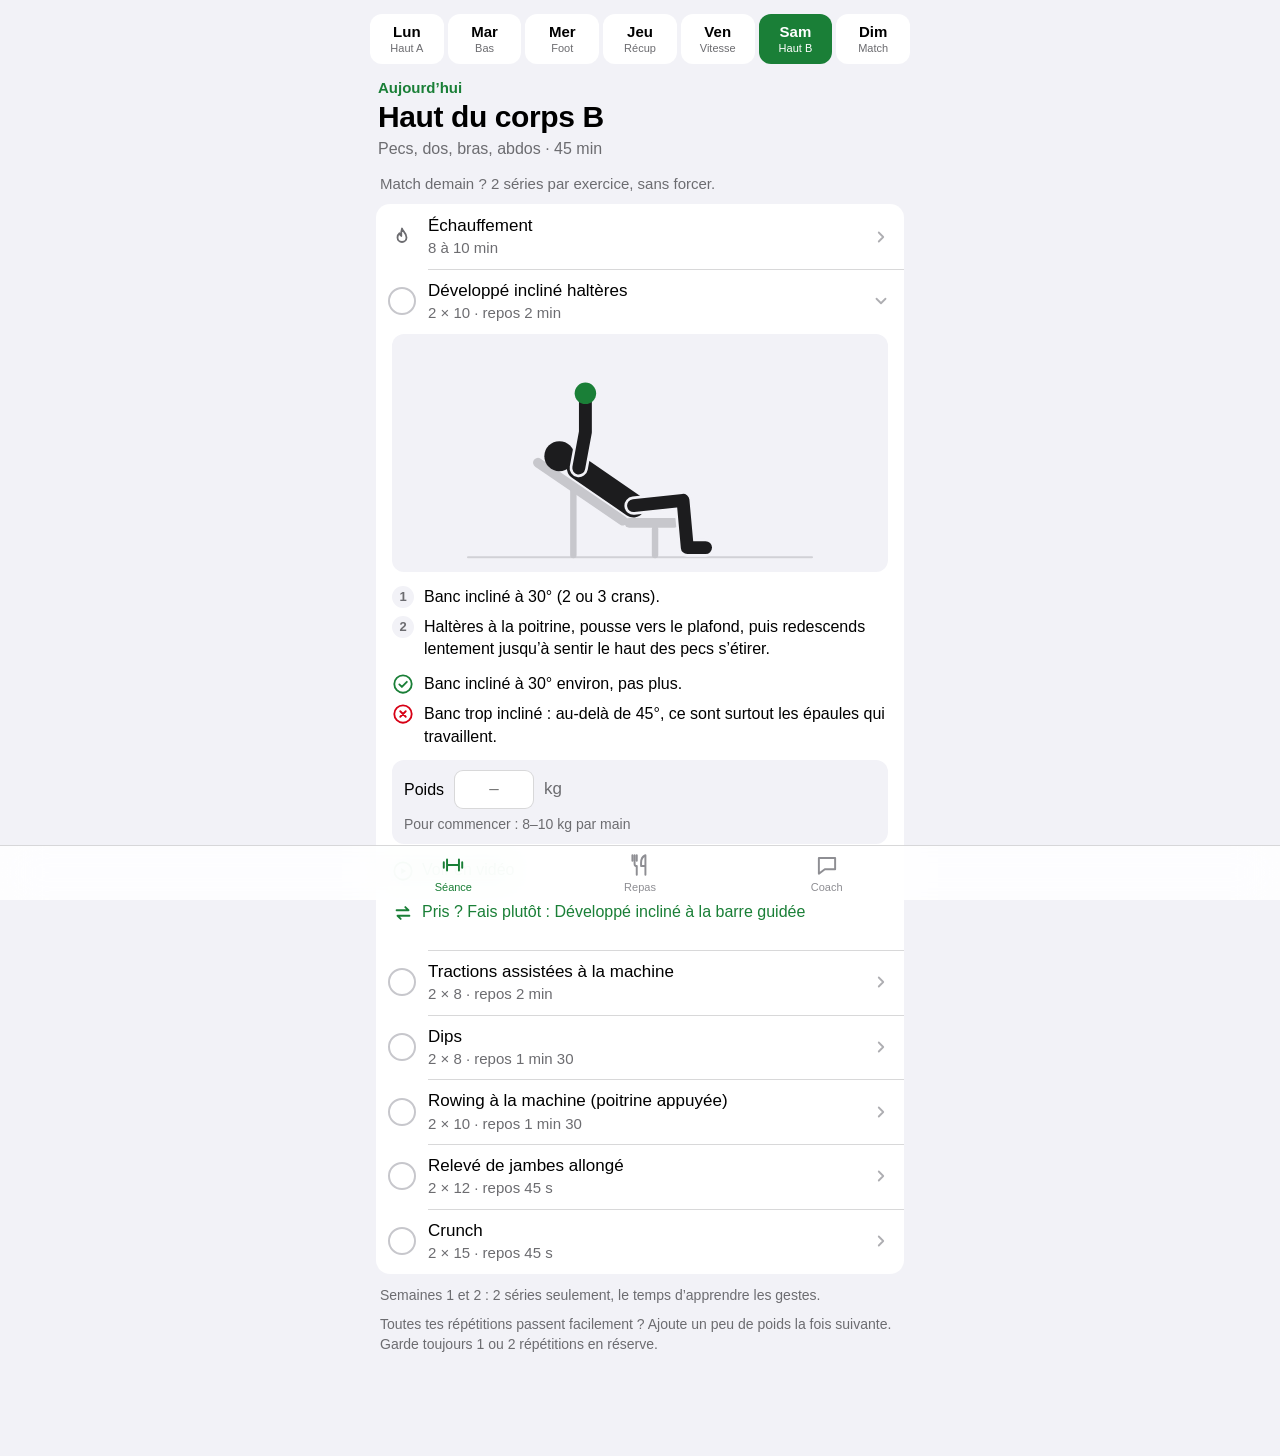
==== public/index.html @ ea9b2ba9 "Jours de la semaine au lieu des dates, exercice suivant ouvert tout seul - Bande du haut : Lun, Mar…" ====
<!DOCTYPE html>
<html lang="fr">
<head>
<meta charset="utf-8">
<meta name="viewport" content="width=device-width, initial-scale=1, viewport-fit=cover">
<meta name="apple-mobile-web-app-capable" content="yes">
<meta name="mobile-web-app-capable" content="yes">
<meta name="apple-mobile-web-app-title" content="N°10">
<meta name="description" content="Numéro 10 : ton programme de muscu, de vitesse et de technique, et tes repas.">
<meta name="apple-mobile-web-app-status-bar-style" content="default">
<meta name="color-scheme" content="light dark">
<meta name="theme-color" content="#F2F2F7">
<title>Numéro 10</title>
<link rel="manifest" href="manifest.webmanifest">
<link rel="apple-touch-icon" href="apple-touch-icon.png">
<link rel="icon" type="image/png" href="icon-192.png">
<style>
:root{
  --bg:#F2F2F7;--card:#FFFFFF;--tx:#000000;--tx2:#6C6C70;--tx3:#AEAEB2;--tab:#8E8E93;--sep:rgba(60,60,67,.2);--ckb:#C7C7CC;
  --acc:#1A7F37;--on-acc:#FFFFFF;--acc-bg:rgba(26,127,55,.1);--red:#D70015;--panel:#F2F2F7;
  --ink:#1C1C1E;--far:#A1A1A6;--eq:#E5E5EA;--eq2:#C7C7CC;--halo:var(--panel);--line2:#D1D1D6;--ok:#1A7F37;--bad:#D70015;
  --field:#E3F1E6;--cone:#F28C28;--ball:#FFFFFF;--run:#1A7F37;--drib:#C2185B;
  --safe-b:env(safe-area-inset-bottom,0px);--safe-t:env(safe-area-inset-top,0px);
  --font:-apple-system,BlinkMacSystemFont,"SF Pro Text","Segoe UI",Roboto,"Helvetica Neue",Arial,sans-serif;
  color-scheme:light dark;
}
@media (prefers-color-scheme:dark){:root{
  --bg:#000000;--card:#1C1C1E;--tx:#FFFFFF;--tx2:#98989F;--tx3:#636366;--sep:rgba(84,84,88,.65);--ckb:#545458;
  --acc:#30D158;--on-acc:#000000;--acc-bg:rgba(48,209,88,.14);--red:#FF453A;--panel:#2C2C2E;
  --ink:#F2F2F7;--far:#6C6C70;--eq:#3A3A3C;--eq2:#545458;--line2:#48484A;--ok:#30D158;--bad:#FF453A;
  --field:#16301E;--cone:#FF9F0A;--ball:#F2F2F7;--run:#30D158;--drib:#FF6482;
}}
*{box-sizing:border-box;-webkit-tap-highlight-color:transparent}
html{background:var(--bg);-webkit-text-size-adjust:100%}
body{margin:0;background:var(--bg);color:var(--tx);font:17px/1.35 var(--font);min-height:100vh}
button,input,textarea{font:inherit;color:inherit}
button{cursor:pointer;border:0;background:none;padding:0;text-align:inherit}
:focus-visible{outline:3px solid var(--acc);outline-offset:2px}
h1,h2,h3,h4,p,ul,ol,figure{margin:0}
a{color:var(--acc);text-decoration:none}
svg{display:block}
#view{max-width:560px;margin:0 auto;padding:calc(var(--safe-t) + 8px) 16px calc(92px + var(--safe-b))}

/* semaine : les jours, pas des dates */
.week{display:grid;grid-template-columns:repeat(7,minmax(0,1fr));gap:4px;margin:6px -6px 0}
.wd{position:relative;display:flex;flex-direction:column;align-items:center;gap:1px;padding:9px 0 8px;border-radius:12px;background:var(--card)}
.wd b{font-size:15px;font-weight:600;line-height:1.2}
.wd small{font-size:11px;line-height:1.25;color:var(--tx2);white-space:nowrap;overflow:hidden;text-overflow:ellipsis;max-width:100%;padding:0 2px}
.wd.today b{color:var(--acc)}
.wd.sel{background:var(--acc)}
.wd.sel b,.wd.sel small{color:var(--on-acc)}
.wd i{position:absolute;top:3px;right:3px}
.wd i svg{width:12px;height:12px;fill:none;stroke:var(--acc);stroke-width:3.6;stroke-linecap:round;stroke-linejoin:round}
.wd.sel i svg{stroke:var(--on-acc)}

/* en-tête du jour */
.head{margin:14px 2px 14px}
.over{font-size:15px;font-weight:600;color:var(--acc)}
.head h1{font-size:30px;line-height:1.12;font-weight:700;letter-spacing:-.4px;margin-top:2px}
.sub{font-size:16px;color:var(--tx2);margin-top:4px;line-height:1.35}
.note{font-size:15px;color:var(--tx2);margin:0 4px 10px;line-height:1.4}
.foot{font-size:14px;color:var(--tx2);margin:0 4px 10px;line-height:1.4}
.fin{display:flex;align-items:center;gap:10px;background:var(--acc-bg);color:var(--acc);font-weight:600;font-size:16px;border-radius:12px;padding:12px 14px;margin:0 0 12px}
.fin svg{width:22px;height:22px;fill:none;stroke:currentColor;stroke-width:3;stroke-linecap:round;stroke-linejoin:round;flex:none}
.sec{font-size:20px;font-weight:700;margin:20px 2px 8px}
.sec small{font-size:15px;font-weight:400;color:var(--tx2);margin-left:4px}

/* liste */
.list{list-style:none;padding:0;margin:0 0 12px;background:var(--card);border-radius:14px;overflow:hidden}
.list.mt{margin-top:18px}
.row{position:relative;display:grid;grid-template-columns:52px minmax(0,1fr);scroll-margin-top:10px}
.row+.row::before{content:'';position:absolute;top:0;left:52px;right:0;border-top:.5px solid var(--sep)}
.ck,.lead{width:52px;min-height:64px;display:grid;place-items:center}
.ck svg{width:28px;height:28px;border-radius:50%;border:2px solid var(--ckb);padding:4px;fill:none;stroke:transparent;stroke-width:3.6;stroke-linecap:round;stroke-linejoin:round;transition:background-color .15s,border-color .15s}
.ck[aria-pressed=true] svg{background:var(--acc);border-color:var(--acc);stroke:var(--on-acc)}
.lead svg{width:24px;height:24px;fill:none;stroke:var(--tx2);stroke-width:1.8;stroke-linejoin:round;stroke-linecap:round}
.rt{display:grid;grid-template-columns:minmax(0,1fr) auto;column-gap:8px;align-content:center;padding:11px 14px 11px 0;min-height:64px;width:100%}
.rt .nm{font-size:17px;font-weight:500;line-height:1.25}
.rt .sb{grid-column:1;font-size:15px;color:var(--tx2);margin-top:2px;line-height:1.3}
.rt .chev{grid-column:2;grid-row:1/span 2;align-self:center;width:18px;height:18px;fill:none;stroke:var(--tx3);stroke-width:2.4;stroke-linecap:round;stroke-linejoin:round;transition:transform .2s}
.row.open .chev{transform:rotate(90deg)}
.row.on .nm{color:var(--tx2)}
.det{grid-column:1/-1;padding:0 16px 16px}
.det h4{font-size:15px;font-weight:600;color:var(--tx2);margin:12px 0 4px}
.det h4:first-child{margin-top:2px}
.plain{padding-left:20px;font-size:16px;line-height:1.45;list-style:disc}
.plain li+li{margin-top:4px}

/* fiche d'un exercice */
.fig{background:var(--panel);border-radius:12px;padding:4px 6px;margin:0 0 14px}
.fig svg{width:100%;height:auto;max-height:230px}
.fig2{display:grid;grid-template-columns:1fr 1fr;gap:8px;margin:0 0 14px}
.fig2 figure{background:var(--panel);border-radius:12px;padding:2px 2px 8px}
.fig2 svg{width:100%;height:auto}
.fig2 figcaption{font-size:13px;color:var(--tx2);text-align:center;padding:0 6px;line-height:1.25}
.steps{list-style:none;padding:0;counter-reset:s;margin:0 0 12px}
.steps li{counter-increment:s;position:relative;padding-left:32px;font-size:16px;line-height:1.4}
.steps li+li{margin-top:8px}
.steps li::before{content:counter(s);position:absolute;left:0;top:0;width:22px;height:22px;border-radius:50%;background:var(--panel);color:var(--tx2);font-size:13px;font-weight:600;display:grid;place-items:center}
.tip{display:flex;gap:10px;font-size:16px;line-height:1.4;margin:0 0 8px}
.tip svg{width:22px;height:22px;flex:none;fill:none;stroke-width:2;stroke-linecap:round;stroke-linejoin:round}
.tip.ok svg{stroke:var(--acc)}.tip.no svg{stroke:var(--red)}
.wt{display:flex;align-items:center;flex-wrap:wrap;gap:6px 10px;margin:12px 0 4px;padding:10px 12px;background:var(--panel);border-radius:12px}
.wt label{font-size:16px;font-weight:500}
.wt input{width:80px;padding:7px 8px;border-radius:9px;border:1px solid var(--sep);background:var(--card);font-size:17px;text-align:center}
.wt span{color:var(--tx2)}
.wt small{flex-basis:100%;font-size:14px;color:var(--tx2)}
.links{display:flex;flex-direction:column;align-items:flex-start;margin-top:6px}
.lnk{display:inline-flex;align-items:center;gap:8px;color:var(--acc);font-size:16px;font-weight:500;min-height:42px;line-height:1.3;padding:4px 0}
.lnk svg{width:22px;height:22px;fill:none;stroke:currentColor;stroke-width:2;stroke-linecap:round;stroke-linejoin:round;flex:none}
.lnk svg .fill{fill:currentColor;stroke:none}
.lnk.center{display:flex;margin:8px auto 0}

/* repas */
.meal{background:var(--card);border-radius:14px;padding:14px 16px;margin:0 0 10px}
.meal h2{font-size:17px;font-weight:600}
.meal .dish{color:var(--tx2);font-size:15px;margin-top:2px}
.meal ul{margin-top:8px;padding-left:20px;font-size:16px;line-height:1.5}
.meal b{font-weight:600}
.shopl{list-style:none;padding:0;margin:0 0 6px}
.shop{display:flex;align-items:center;gap:10px;min-height:44px}
.ck.sm{width:auto;min-height:0}
.ck.sm svg{width:24px;height:24px;padding:3px}
.shop .nm{flex:1;font-size:16px}
.shop .q{color:var(--tx2);font-size:15px}
.shop.on .nm{color:var(--tx3);text-decoration:line-through}

/* coach */
.banner{background:var(--card);border-radius:14px;padding:14px 16px;margin:0 0 12px;font-size:15px;line-height:1.45}
.banner p+p,.banner form+p{margin-top:10px}
.codef{display:flex;gap:8px;margin-top:10px}
.codef input{flex:1;min-width:0;padding:10px 12px;border-radius:10px;border:1px solid var(--sep);background:var(--bg);font-size:16px}
.codef button{padding:0 18px;border-radius:10px;background:var(--acc);color:var(--on-acc);font-weight:600}
.quick .row{grid-template-columns:minmax(0,1fr)}
.quick .row+.row::before{left:16px}
.quick .rt{padding-left:16px;min-height:52px}
.chat{display:flex;flex-direction:column;gap:8px}
.msg{max-width:86%;padding:9px 13px;border-radius:18px;font-size:16px;line-height:1.4;overflow-wrap:anywhere}
.msg.user{align-self:flex-end;background:var(--acc);color:var(--on-acc);border-bottom-right-radius:6px}
.msg.bot{align-self:flex-start;background:var(--card);border-bottom-left-radius:6px}
.msg p+p,.msg p+ul,.msg p+ol,.msg ul+p,.msg ol+p{margin-top:6px}
.msg ul,.msg ol{padding-left:20px}
.msg.err{color:var(--red)}
.typing{display:inline-flex;gap:4px;padding:4px 0}
.typing i{width:7px;height:7px;border-radius:50%;background:var(--tx3);animation:blink 1s infinite}
.typing i:nth-child(2){animation-delay:.15s}.typing i:nth-child(3){animation-delay:.3s}
@keyframes blink{0%,80%,100%{opacity:.3}40%{opacity:1}}
.coach-pad{height:64px}
.composer{position:fixed;left:0;right:0;bottom:calc(56px + var(--safe-b));padding:8px 12px;background:var(--bg);z-index:5}
.composer form{max-width:560px;margin:0 auto;display:flex;align-items:flex-end;gap:8px}
.composer textarea{flex:1;resize:none;border:1px solid var(--sep);border-radius:20px;padding:8px 14px;background:var(--card);font-size:16px;line-height:1.35;max-height:140px}
.composer button{width:36px;height:36px;border-radius:50%;background:var(--acc);display:grid;place-items:center;flex:none;margin-bottom:1px}
.composer button svg{width:20px;height:20px;fill:none;stroke:var(--on-acc);stroke-width:2.6;stroke-linecap:round;stroke-linejoin:round}

/* barre d'onglets */
.nav{position:fixed;left:0;right:0;bottom:0;z-index:10;background:var(--card);background:color-mix(in srgb,var(--card) 86%,transparent);-webkit-backdrop-filter:saturate(180%) blur(20px);backdrop-filter:saturate(180%) blur(20px);border-top:.5px solid var(--sep);padding-bottom:var(--safe-b)}
.nav>div{max-width:560px;margin:0 auto;display:grid;grid-template-columns:repeat(3,1fr)}
.nav button{display:flex;flex-direction:column;align-items:center;gap:2px;padding:6px 0 5px;font-size:11px;font-weight:500;color:var(--tab)}
.nav svg{width:26px;height:26px;fill:none;stroke:currentColor;stroke-width:1.8;stroke-linecap:round;stroke-linejoin:round}
.nav [aria-current=page]{color:var(--acc)}

/* dessins */
.s-k{stroke:var(--ink);fill:none;stroke-linecap:round;stroke-linejoin:round}
.s-f{stroke:var(--far);fill:none;stroke-linecap:round;stroke-linejoin:round}
.s-g{stroke:var(--eq2);fill:none;stroke-linecap:round;stroke-linejoin:round}
.s-r{stroke:var(--line2);fill:none;stroke-linecap:round}
.s-t{stroke:var(--eq);fill:none}
.s-a{stroke:var(--acc);fill:none;stroke-linecap:round;stroke-linejoin:round}
.s-ok{stroke:var(--ok);fill:none;stroke-linecap:round}
.s-bad{stroke:var(--bad);fill:none;stroke-linecap:round}
.s-halo{stroke:var(--halo);fill:none;stroke-linecap:round;stroke-linejoin:round}
.s-q{stroke:var(--tx2);fill:none}
.f-k{fill:var(--ink)}.f-a{fill:var(--acc)}.f-eq{fill:var(--eq)}.f-halo{fill:var(--halo)}.f-none{fill:none}
.fig svg .f-eq.s-k,.fig2 svg .f-eq.s-k{fill:var(--ball)}
.dg-bg{fill:var(--field)}.dg-cone{fill:var(--cone)}.dg-ball{fill:var(--ball);stroke:var(--ink);stroke-width:2}
.dg-pl{fill:var(--ink)}.dg-pln{stroke:var(--ink);stroke-width:4;stroke-linecap:round}.dg-pl2{fill:var(--tx2)}.dg-pl2n{stroke:var(--tx2);stroke-width:4;stroke-linecap:round}
.dg-run,.dg-drib,.dg-shot{fill:none;stroke:var(--run);stroke-width:3;stroke-linecap:round;stroke-linejoin:round}
.dg-drib{stroke:var(--drib);stroke-width:2.5}.dg-shot{stroke-width:3.5}
.dg-pass{fill:none;stroke:var(--ink);stroke-width:2;stroke-dasharray:5 5}.dg-walk{fill:none;stroke:var(--tx2);stroke-width:2;stroke-dasharray:4 6}
.dg-alt{opacity:.35}.dg-ma{fill:var(--run)}.dg-md{fill:var(--drib)}.dg-mp{fill:var(--ink)}.dg-mg{fill:var(--tx2)}
.dg-t{font:600 12px var(--font);fill:var(--tx2)}.dg-zone{fill:var(--run);opacity:.14}.dg-zone2{fill:none;stroke:var(--tx2);stroke-width:2;stroke-dasharray:6 6}
.dg-wall{fill:var(--eq2)}.dg-goal{fill:none;stroke:var(--ink);stroke-width:4;stroke-linejoin:round}.dg-line{stroke:var(--ink);stroke-width:2}
.dg-meas{stroke:var(--tx2);stroke-width:1.5;stroke-dasharray:3 4}.dg-sig{stroke:var(--cone);stroke-width:3;stroke-linecap:round}.dg-ang{fill:none;stroke:var(--tx2);stroke-width:1.5}
@media (prefers-reduced-motion:reduce){*{animation:none!important;transition:none!important}}

</style>
</head>
<body>
<main id="view" aria-live="polite"></main>
<nav class="nav" aria-label="Sections"><div>
  <button type="button" data-tab="seance"><svg viewBox="0 0 24 24"><path d="M6.5 7v10M17.5 7v10M3.5 9.5v5M20.5 9.5v5M6.5 12h11"/></svg>Séance</button>
  <button type="button" data-tab="repas"><svg viewBox="0 0 24 24"><path d="M7 3v8a2 2 0 0 0 2 2v8M5 3v5M9 3v5M17 21V3c-2.5 1-4 3.5-4 7v3h4"/></svg>Repas</button>
  <button type="button" data-tab="coach"><svg viewBox="0 0 24 24"><path d="M4.5 5.5h15v10.5H10l-5.5 4z"/></svg>Coach</button>
</div></nav>
<script>
"use strict";
const DATA = {"version":4,"muscles":{"pecs":"Pectoraux","epaules_av":"Épaules (avant)","epaules_cote":"Épaules (côté)","epaules_arr":"Épaules (arrière)","triceps":"Triceps","biceps":"Biceps","avantbras":"Avant-bras","dorsaux":"Grand dorsal","haut_dos":"Haut du dos","trapezes":"Trapèzes","lombaires":"Lombaires","abdos":"Abdos","obliques":"Obliques","flechisseurs":"Fléchisseurs de hanche","fessiers":"Fessiers","quadris":"Quadriceps","ischios":"Ischio-jambiers","adducteurs":"Adducteurs","mollets":"Mollets"},"ex":{"shoulder-press":{"name":"Développé épaules haltères assis","eq":"halteres","prim":["epaules_av","epaules_cote"],"start":"6–8 kg par main","err":"Cambrer le bas du dos pour pousser plus lourd.","short":"Haltères","step":2,"tip":"Garde le dos collé au dossier et le ventre serré.","rig":{"vb":[24,50,344,214],"n":[[0,184,194,184,194],[1,0,15.0,15.0,2.2143,0.0],[1,0,24.0,24.0,0.0,0.0],[1,0,56.4,56.4,-1.6952,0.0],[1,1,40.0,40.0,1.5958,0.0],[1,2,15.0,15.0,0.9273,0.0],[1,2,56.4,56.4,-1.4464,0.0],[1,4,10.2,10.2,2.9442,0.0],[1,5,40.0,40.0,1.5458,0.0],[1,8,10.2,10.2,0.1974,0.0],[0,196,140,196,140],[1,10,52.0,52.0,1.5708,0.0],[0,172,136,172,136],[1,12,31.6,34.2,2.536,1.8176],[1,13,32.1,32.6,-1.6332,0.2478],[0,220,136,220,136],[1,15,31.6,34.2,0.6055,-1.8176],[1,16,32.1,32.6,-1.5084,-0.2478],[0,36,254,36,254],[0,356,254,356,254],[0,170,100,170,100],[0,156,196,156,196],[0,196,210,196,210],[0,196,252,196,252],[0,196,112,196,112],[1,14,13.6,13.6,-2.8431,0.0],[1,14,13.6,13.6,-0.2985,0.0],[1,14,19.2,19.2,-2.4669,0.0],[1,14,15.5,15.5,2.881,0.0],[1,14,19.2,19.2,-0.6747,0.0],[1,14,15.5,15.5,0.2606,0.0],[1,17,13.6,13.6,-2.8431,0.0],[1,17,13.6,13.6,-0.2985,0.0],[1,17,19.2,19.2,-2.4669,0.0],[1,17,15.5,15.5,2.881,0.0],[1,17,19.2,19.2,-0.6747,0.0],[1,17,15.5,15.5,0.2606,0.0]],"it":[["p","s-r",2,0,[18,19]],["b",52,96,8,20],["b",80,12,5,21],["p","s-g",6,0,[22,23]],["n",[0,1,4,7]],["n",[2,5,8,9]],["p","s-k",12,0,[3,6,2,0,3,6]],["p","s-k",26,0,[10,11]],["c","f-k",14,24],["n",[12,13,14]],["n",[15,16,17]],["p","s-a",5,0,[25,26]],["p","s-a",7,0,[27,28]],["p","s-a",7,0,[29,30]],["p","s-a",5,0,[31,32]],["p","s-a",7,0,[33,34]],["p","s-a",7,0,[35,36]]]},"steps":["Dossier presque vertical, dos collé.","Départ haltères à hauteur des oreilles, coudes sous les poignets.","Pousse au-dessus de la tête sans cambrer, puis redescends jusqu’aux oreilles."]},"leg-curl":{"name":"Leg curl assis","eq":"machine","prim":["ischios"],"start":"20–30 kg","err":"Décoller les cuisses ou remonter trop vite.","short":"Leg curl","step":2.5,"tip":"Redescends lentement, en 3 secondes : ça protège tes ischios.","rig":{"vb":[24,50,344,214],"n":[[0,128,176,128,176],[1,0,62.0,62.0,-1.7492,0.0],[1,0,46.0,46.0,0.0,0.0],[1,1,33.8,33.8,1.2397,0.0],[1,2,44.4,43.9,0.1355,1.8581],[1,3,31.6,31.6,1.249,0.0],[1,4,16.5,17.5,-1.3258,1.8662],[0,36,254,36,254],[0,356,254,356,254],[0,108,196,108,196],[0,108,192,108,192],[0,174,192,174,192],[0,108,182,108,182],[0,92,98,92,98],[0,174,186,174,186],[0,117,94,117,94],[0,148,150,148,150],[1,4,16.6,16.4,2.0074,1.7899]],"it":[["p","s-r",2,0,[7,8]],["b",30,58,4,9],["p","s-g",9,0,[10,11]],["p","s-g",9,0,[12,13]],["p","s-g",5,0,[14,17]],["p","s-k",22,0,[0,1]],["c","f-k",14,15],["n",[0,2,4,6]],["n",[1,3,5]],["c","f-a",10,17],["b",32,11,5,16]]},"steps":["Dos collé au dossier, boudin juste au-dessus des talons, cuisses calées.","Ramène les talons sous le siège, tiens 1 seconde, reviens lentement."]},"lying-leg-curl":{"name":"Leg curl allongé","eq":"machine","prim":["ischios"],"start":"15–25 kg","err":"Décoller les hanches du banc.","short":"Allongé","step":2.5,"tip":"Redescends lentement, en 3 secondes.","rig":{"vb":[24,50,344,214],"n":[[0,180,185,180,185],[1,0,62.0,62.0,3.1416,0.0],[1,0,46.0,46.0,0.0,0.0],[1,1,22.8,22.8,1.837,0.0],[1,2,44.0,44.4,0.0,-1.8212],[1,3,24.3,24.3,2.9764,0.0],[1,4,17.0,17.5,1.5708,-1.8019],[0,36,254,36,254],[0,356,254,356,254],[0,78,196,78,196],[0,98,208,98,208],[0,98,252,98,252],[0,254,208,254,208],[0,254,252,254,252],[0,228,195,228,195],[0,97,185,97,185],[1,4,13.4,13.5,-2.0344,-1.84]],"it":[["p","s-r",2,0,[7,8]],["b",196,10,4,9],["p","s-g",6,0,[10,11]],["p","s-g",6,0,[12,13]],["p","s-g",5,0,[14,16]],["p","s-k",22,0,[0,1]],["c","f-k",14,15],["n",[0,2,4,6]],["n",[1,3,5]],["c","f-a",10,16]]},"steps":["Allongé sur le ventre, boudin juste au-dessus des talons, mains sur les poignées.","Ramène les talons vers les fesses, tiens 1 seconde, redescends lentement."]},"crunch":{"name":"Crunch","eq":"pdc","prim":["abdos"],"start":"Poids du corps","err":"Tirer sur la nuque ou remonter tout le dos.","short":"Crunch","step":0,"tip":"Décolle seulement les épaules, regard vers le plafond.","rig":{"vb":[24,50,344,214],"n":[[0,200,233,200,233],[1,0,36.0,34.0,3.1416,0.0294],[1,0,45.6,45.6,-0.9098,0.0],[1,1,26.0,29.7,3.1416,0.7378],[1,2,44.3,44.3,1.0769,0.0],[1,3,34.0,34.2,-0.49,0.2237],[1,4,17.0,17.0,0.0,0.0],[1,5,32.0,31.8,-0.0312,-0.1908],[0,36,254,36,254],[0,356,254,356,254],[0,60,244,60,244],[1,3,22.0,21.9,-3.0962,0.7077]],"it":[["p","s-r",2,0,[8,9]],["b",272,9,4,10],["p","s-k",22,0,[0,1,3]],["c","f-k",14,11],["n",[0,2,4,6]],["n",[3,5,7]]]},"steps":["Allongé, genoux pliés, pieds au sol.","Décolle seulement les épaules en glissant les mains vers les genoux, souffle, puis redescends sans reposer la tête."]},"db-bench":{"name":"Développé couché haltères","eq":"halteres","prim":["pecs"],"start":"8–10 kg par main","err":"Écarter les coudes à l’horizontale : garde-les un peu rentrés.","short":"Haltères","step":2,"tip":"Pieds bien à plat, omoplates serrées contre le banc.","rig":{"vb":[24,50,344,214],"n":[[0,220,201,220,201],[1,0,62.0,62.0,3.1416,0.0],[1,0,46.2,46.2,1.4841,0.0],[1,1,34.2,33.5,1.3045,-2.6955],[1,2,44.3,44.3,0.1132,0.0],[1,3,32.0,32.1,-1.5708,0.0624],[1,4,17.0,17.0,0.0,0.0],[0,36,254,36,254],[0,356,254,356,254],[0,104,212,104,212],[0,120,223,120,223],[0,120,252,120,252],[0,222,223,222,223],[0,222,252,222,252],[0,137,201,137,201],[1,5,5.0,5.0,-1.5708,0.0]],"it":[["p","s-r",2,0,[7,8]],["b",134,9,4,9],["p","s-g",6,0,[10,11]],["p","s-g",6,0,[12,13]],["p","s-k",22,0,[0,1]],["c","f-k",14,14],["n",[0,2,4,6]],["n",[1,3,5]],["c","f-a",10,15]]},"steps":["Allongé sur un banc plat, un haltère dans chaque main au-dessus de la poitrine.","Descends les haltères sur les côtés de la poitrine, puis pousse vers le haut."]},"chest-press":{"name":"Développé pecs à la machine","eq":"machine","prim":["pecs"],"start":"20–30 kg","err":"Décoller les épaules du dossier en fin de poussée.","short":"Machine","step":2.5,"tip":"Règle le siège pour avoir les poignées à hauteur de poitrine.","rig":{"vb":[24,50,344,214],"n":[[0,128,206,128,206],[1,0,61.8,61.8,-1.7333,0.0],[1,0,46.0,46.0,0.0,0.0],[1,1,33.5,34.2,1.1071,-0.99],[1,2,44.1,44.1,1.5027,0.0],[1,3,31.9,32.1,-0.5619,0.6554],[1,4,17.0,17.0,0.0,0.0],[0,36,254,36,254],[0,356,254,356,254],[0,54,68,54,68],[0,61,72,61,72],[0,174,72,174,72],[0,108,222,108,222],[0,164,222,164,222],[0,136,228,136,228],[0,136,252,136,252],[0,108,212,108,212],[0,94,128,94,128],[0,68,196,68,196],[0,100,196,100,196],[0,118,124,118,124],[1,5,12.0,12.6,-1.5708,0.3218],[1,5,13.0,13.0,-1.5708,0.0],[1,5,13.0,13.0,1.5708,0.0]],"it":[["p","s-r",2,0,[7,8]],["b",14,186,3,9],["p","s-g",6,0,[10,11]],["p","s-g",9,0,[12,13]],["p","s-g",6,0,[14,15]],["p","s-g",9,0,[16,17]],["p","s-g",5,0,[18,19]],["p","s-g",5,0,[11,21]],["p","s-k",22,0,[0,1]],["c","f-k",14,20],["n",[0,2,4,6]],["n",[1,3,5]],["p","s-a",7,0,[22,23]]]},"steps":["Règle le siège pour avoir les poignées au milieu de la poitrine.","Pousse droit devant sans décoller le dos, puis reviens lentement jusqu’à sentir les pecs s’étirer."]},"assisted-pullup":{"name":"Tractions assistées à la machine","eq":"machine","prim":["dorsaux"],"start":"Contrepoids 30–40 kg","err":"Te balancer ou donner des coups de reins pour monter.","short":"Machine assistée","step":5,"neg":true,"tip":"Plus il y a de contrepoids, plus c’est facile. Enlève 5 kg quand tu fais toutes tes répétitions.","rig":{"vb":[24,43,344,221],"n":[[0,228,76,234,76],[1,0,32.9,32.1,1.9118,-0.2786],[1,1,33.6,34.4,1.9679,1.794],[1,2,62.0,62.0,1.603,0.0],[1,3,45.7,45.7,1.068,0.0],[1,4,44.0,44.0,3.1189,0.0],[1,5,4.1,4.1,-2.8966,0.0],[0,36,254,36,254],[0,356,254,356,254],[0,310,54,310,54],[0,230,76,230,76],[0,318,76,318,76],[0,318,249,318,199],[1,6,7.8,7.8,2.4469,0.0],[1,4,25.6,25.6,0.3588,0.0],[1,2,22.4,22.4,-1.7506,0.0],[1,0,3.0,3.0,3.1416,0.0],[1,0,15.0,15.0,0.0,0.0]],"it":[["p","s-r",2,0,[7,8]],["b",16,200,3,9],["p","s-g",6,0,[10,11]],["b",78,9,4,13],["p","s-g",5,0,[14,12]],["p","s-k",22,0,[3,2]],["n",[3,4,5,6]],["n",[2,1,0]],["r","f-none s-t",3,17,15],["c","f-k",14,15],["p","s-a",7,0,[16,17]]]},"steps":["Genoux sur la plateforme, mains un peu plus larges que les épaules.","Tire jusqu’à passer le menton au-dessus des poignées, puis redescends bras tendus."]},"smith-inverted-row":{"name":"Tractions australiennes à la barre guidée","eq":"machine","prim":["dorsaux","haut_dos"],"start":"Poids du corps","reps":"8–12","err":"Laisser tomber les hanches.","short":"Australiennes","step":0,"tip":"Corps droit des talons aux épaules. Plus la barre est basse, plus c’est dur.","rig":{"vb":[24,50,349,214],"n":[[0,354,252,354,252],[1,0,43.6,44.3,-2.9802,0.2821],[1,0,16.2,16.2,-1.1903,0.0],[1,1,46.5,45.6,-2.9906,0.3028],[1,3,61.8,62.6,-2.9791,0.3012],[1,4,33.6,33.4,-1.1737,-0.5475],[1,5,32.0,32.0,-0.8961,1.5708],[0,36,254,36,254],[0,356,254,356,254],[0,237,56,237,56],[0,237,252,237,252],[0,227,56,227,56],[0,247,56,247,56],[1,4,21.2,20.1,-2.9997,0.3218]],"it":[["p","s-r",2,0,[7,8]],["p","s-g",3,0,[9,10]],["p","s-g",4,0,[11,12]],["p","s-k",22,0,[3,4]],["c","f-k",14,13],["n",[3,1,0,2]],["n",[4,5,6]],["c","f-a",10,6]]},"steps":["Règle la barre guidée à hauteur de hanches.","Allonge-toi dessous, mains sur la barre, corps droit, talons au sol.","Tire la poitrine vers la barre, puis redescends bras tendus."]},"machine-shoulder-press":{"name":"Développé épaules à la machine","eq":"machine","prim":["epaules_av","epaules_cote"],"start":"15–25 kg","err":"Décoller le dos du dossier.","short":"Machine","step":2.5,"tip":"Poignées à hauteur des épaules au départ.","rig":{"vb":[24,50,344,214],"n":[[0,128,206,128,206],[1,0,62.2,62.2,-1.6513,0.0],[1,0,46.0,46.0,0.0,0.0],[1,1,33.2,34.1,1.2966,-2.7794],[1,2,44.1,44.1,1.5027,0.0],[1,3,32.4,31.1,-1.4158,-0.0906],[1,4,17.0,17.0,0.0,0.0],[0,36,254,36,254],[0,356,254,356,254],[0,54,68,54,68],[0,108,222,108,222],[0,164,222,164,222],[0,136,228,136,228],[0,136,252,136,252],[0,108,212,108,212],[0,96,132,96,132],[0,61,80,61,80],[0,122,123,122,123],[1,5,9.0,9.0,3.1416,0.0],[1,5,9.0,9.0,0.0,0.0]],"it":[["p","s-r",2,0,[7,8]],["b",14,186,3,9],["p","s-g",9,0,[10,11]],["p","s-g",6,0,[12,13]],["p","s-g",9,0,[14,15]],["p","s-g",5,0,[16,5]],["p","s-k",22,0,[0,1]],["c","f-k",14,17],["n",[0,2,4,6]],["n",[1,3,5]],["p","s-a",7,0,[18,19]]]},"steps":["Règle le siège pour avoir les poignées à hauteur des épaules.","Pousse vers le haut sans verrouiller les coudes, puis redescends lentement."]},"db-row":{"name":"Rowing haltère un bras","eq":"halteres","prim":["dorsaux","haut_dos"],"start":"12–16 kg","reps":"10–12 par bras","err":"Tourner le buste pour monter l’haltère.","short":"Haltère 1 bras","step":2,"tip":"Tire le coude vers la hanche, pas vers le plafond.","rig":{"vb":[24,50,344,214],"n":[[0,128,168,128,168],[1,0,42.2,42.2,1.6657,0.0],[1,0,63.2,63.2,-0.1912,0.0],[1,0,46.3,46.3,1.0008,0.0],[1,1,44.0,44.0,3.1189,0.0],[1,2,28.6,28.6,1.3597,0.0],[1,2,32.0,34.2,1.5708,1.9296],[1,3,43.6,43.6,1.7322,0.0],[1,5,26.3,26.3,1.4181,0.0],[1,6,32.0,32.1,1.5396,-0.0312],[1,7,17.0,17.0,0.0,0.0],[0,36,254,36,254],[0,356,254,356,254],[0,70,214,70,214],[0,88,225,88,225],[0,88,252,88,252],[0,212,225,212,225],[0,212,252,212,252],[0,212,149,212,149],[1,9,3.0,3.0,1.5708,0.0]],"it":[["p","s-r",2,0,[11,12]],["b",160,9,4,13],["p","s-g",6,0,[14,15]],["p","s-g",6,0,[16,17]],["p","s-f",12,0,[0,1,4]],["p","s-f",12,0,[2,5,8]],["p","s-k",22,0,[0,2]],["c","f-k",14,18],["n",[0,3,7,10]],["n",[2,6,9]],["c","f-a",10,19]]},"steps":["Genou et main du même côté sur un banc plat, l’autre pied au sol, dos plat.","Tire l’haltère vers la hanche, coude près du corps, puis redescends bras tendu.","Un bras, puis l’autre."]},"machine-row":{"name":"Rowing à la machine (poitrine appuyée)","eq":"machine","prim":["dorsaux","haut_dos"],"start":"25–35 kg","err":"Décoller la poitrine du coussin.","short":"Machine","step":2.5,"tip":"Serre les omoplates en fin de mouvement, 1 seconde.","rig":{"vb":[24,50,344,214],"n":[[0,128,206,128,206],[1,0,61.7,61.7,-1.4243,0.0],[1,0,46.0,46.0,0.0,0.0],[1,1,33.7,34.5,0.209,2.417],[1,2,44.1,44.1,1.5027,0.0],[1,3,31.4,32.1,0.1599,-0.2534],[1,4,17.0,17.0,0.0,0.0],[0,36,254,36,254],[0,356,254,356,254],[0,108,222,108,222],[0,164,222,164,222],[0,136,228,136,228],[0,136,252,136,252],[0,154,138,154,138],[0,160,198,160,198],[0,160,252,160,252],[0,274,76,274,76],[0,280,90,280,90],[0,140,124,140,124],[1,5,9.0,9.0,-1.5708,0.0],[1,5,9.0,9.0,1.5708,0.0]],"it":[["p","s-r",2,0,[7,8]],["p","s-g",9,0,[9,10]],["p","s-g",6,0,[11,12]],["b",11,60,5,13],["p","s-g",6,0,[14,15]],["b",14,178,3,16],["p","s-g",5,0,[17,5]],["p","s-k",22,0,[0,1]],["c","f-k",14,18],["n",[0,2,4,6]],["n",[1,3,5]],["p","s-a",7,0,[19,20]]]},"steps":["Poitrine contre le coussin, bras tendus vers les poignées.","Tire les coudes vers l’arrière en serrant les omoplates, tiens 1 seconde, reviens lentement."]},"plank":{"name":"Planche","eq":"pdc","prim":["abdos"],"start":"Poids du corps","err":"Bassin qui tombe ou fesses trop hautes.","short":"Planche","reps":"30 s","step":0,"tip":"Serre les fesses et le ventre, et respire normalement.","a":"<svg viewBox='24 30 344 234' aria-hidden='true'><defs><marker id='m-plank-0' viewBox='0 0 10 10' refX='7' refY='5' markerWidth='5' markerHeight='5' orient='auto-start-reverse'><path d='M0 0L10 5L0 10z' class='f-a'/></marker></defs><polyline points='36,254 356,254' class='s-r' stroke-width='2'/><polyline points='178,221 239,209' class='s-k' stroke-width='22'/><circle cx='261' cy='206' r='14' class='f-k'/><polyline points='178,221 133,230 90,238 84,249' class='s-halo' stroke-width='17'/><polyline points='178,221 133,230 90,238 84,249' class='s-k' stroke-width='12'/><polyline points='239,209 241,245 273,245' class='s-halo' stroke-width='17'/><polyline points='239,209 241,245 273,245' class='s-k' stroke-width='12'/><polyline points='90,214 245,183' class='s-ok' stroke-width='3' stroke-dasharray='6 6'/></svg>","b":"<svg viewBox='392 30 344 234' aria-hidden='true'><defs><marker id='m-plank-1' viewBox='0 0 10 10' refX='7' refY='5' markerWidth='5' markerHeight='5' orient='auto-start-reverse'><path d='M0 0L10 5L0 10z' class='f-a'/></marker></defs><polyline points='404,254 724,254' class='s-r' stroke-width='2'/><polyline points='546,240 604,212' class='s-k' stroke-width='22'/><circle cx='626' cy='209' r='14' class='f-k'/><polyline points='546,240 502,240 458,239 452,249' class='s-halo' stroke-width='17'/><polyline points='546,240 502,240 458,239 452,249' class='s-k' stroke-width='12'/><polyline points='604,212 606,245 638,245' class='s-halo' stroke-width='17'/><polyline points='604,212 606,245 638,245' class='s-k' stroke-width='12'/><polyline points='534,196 558,218' class='s-bad' stroke-width='4'/><polyline points='558,196 534,218' class='s-bad' stroke-width='4'/></svg>","ca":"Bonne position","cb":"À éviter : bassin qui tombe","steps":["Sur les avant-bras, coudes sous les épaules, fesses et abdos serrés, corps droit.","Arrête la série dès que le bassin commence à tomber."]},"leg-raise":{"name":"Relevé de jambes allongé","eq":"pdc","prim":["abdos"],"start":"Poids du corps","err":"Creuser le bas du dos en redescendant.","short":"Relevé de jambes","step":0,"tip":"Plaque le bas du dos au sol pendant tout le mouvement.","rig":{"vb":[24,50,344,214],"n":[[0,174,233,174,233],[1,0,62.0,62.0,3.1416,0.0],[1,0,46.1,46.1,-0.0651,-1.4405],[1,1,32.1,32.1,0.0935,0.0],[1,2,44.1,44.1,-0.0681,-1.4346],[1,3,32.1,32.1,0.0624,0.0],[1,4,17.0,17.1,-1.6296,-1.3949],[0,36,254,36,254],[0,356,254,356,254],[0,60,244,60,244],[0,91,233,91,233]],"it":[["p","s-r",2,0,[7,8]],["b",272,9,4,9],["p","s-k",22,0,[0,1]],["c","f-k",14,10],["n",[0,2,4,6]],["n",[1,3,5]]]},"steps":["Allongé, mains sous les fesses, bas du dos plaqué au sol.","Monte les jambes à la verticale, puis redescends lentement sans poser les talons.","Trop dur : plie les genoux."]},"goblet-squat":{"name":"Squat gobelet","eq":"halteres","prim":["quadris","fessiers"],"start":"14–18 kg","err":"Arrondir le dos ou décoller les talons.","short":"Gobelet","step":2,"tip":"Talons collés au sol, genoux dans l’axe des pieds.","rig":{"vb":[24,50,344,214],"n":[[0,204,250,204,250],[1,0,43.6,44.2,-1.4094,-0.0707],[1,0,17.0,17.0,0.0,0.0],[1,1,46.3,46.4,-1.8105,-1.4608],[1,3,62.0,62.2,-1.5708,0.4852],[1,4,34.0,34.1,1.6002,0.6729],[1,5,31.9,32.0,-0.852,0.5994],[0,36,254,36,254],[0,356,254,356,254],[1,4,21.1,20.8,-1.4758,0.5197],[1,6,21.1,20.4,1.4758,0.2923],[1,4,22.6,22.7,0.2235,0.4995],[1,6,23.3,24.2,1.1264,0.3201],[1,6,21.8,19.4,1.8491,0.324],[1,4,30.4,30.6,0.1651,0.5045],[1,6,7.8,7.1,-2.4469,1.018]],"it":[["p","s-r",2,0,[7,8]],["p","s-k",22,0,[3,4]],["c","f-k",14,9],["n",[3,1,0,2]],["n",[4,5,6]],["p","s-a",5,0,[10,11]],["p","s-a",7,0,[12,13]],["p","s-a",7,0,[14,15]]]},"steps":["Tiens un haltère contre la poitrine, pieds un peu plus larges que les épaules.","Descends comme pour t’asseoir, cuisses parallèles au sol, puis remonte."]},"leg-press":{"name":"Presse à cuisses","eq":"machine","prim":["quadris","fessiers"],"start":"60–80 kg","err":"Décoller les fesses du siège en bas du mouvement.","short":"Presse","step":2.5,"tip":"Ne verrouille jamais les genoux en haut.","rig":{"vb":[24,50,344,214],"n":[[0,136,222,136,222],[1,0,62.0,62.0,-2.482,0.0],[1,0,46.1,45.7,-1.6359,0.568],[1,1,34.1,34.1,0.7023,0.0],[1,2,44.1,44.4,0.2285,-0.6216],[1,3,31.8,31.8,0.7632,0.0],[1,4,17.0,17.0,-2.2731,0.0],[0,36,254,36,254],[0,356,254,356,254],[0,134,241,134,241],[0,56,181,56,181],[0,168,249,168,249],[0,170,250,170,250],[0,311,123,311,123],[0,71,171,71,171],[1,4,31.4,31.4,0.535,0.0],[1,4,45.0,45.0,0.6435,0.0],[1,4,33.3,33.3,-0.7217,0.0],[1,6,18.7,18.7,-1.8417,0.0]],"it":[["p","s-r",2,0,[7,8]],["p","s-g",9,0,[9,10]],["p","s-g",9,0,[9,11]],["p","s-g",6,0,[12,13]],["p","s-g",6,0,[15,16]],["r","f-halo s-a",6,15,17],["p","s-k",22,0,[0,1]],["c","f-k",14,14],["n",[0,2,4,6]],["n",[1,3,5]],["p","s-a",7,0,[18,15]]]},"steps":["Dos et fesses collés au siège, pieds à largeur d’épaules au milieu de la plateforme.","Descends jusqu’aux genoux à angle droit, puis pousse sans tendre complètement les jambes."]},"rdl":{"name":"Soulevé de terre roumain haltères","eq":"halteres","prim":["ischios","fessiers"],"start":"12–14 kg par main","err":"Arrondir le dos ou plier les genoux comme un squat.","short":"Haltères","step":2,"tip":"Pense à pousser les fesses en arrière, pas à descendre le dos.","rig":{"vb":[24,50,344,214],"n":[[0,184,248,180,248],[1,0,43.9,44.0,-1.3645,-0.1836],[1,0,17.0,17.0,0.0,0.0],[1,1,45.9,46.2,-1.7682,-0.4807],[1,3,62.0,61.7,-1.5708,1.0999],[1,4,34.1,34.0,1.512,0.0588],[1,5,32.2,32.0,1.4464,0.1244],[0,36,254,36,254],[0,356,254,356,254],[1,4,21.0,21.6,-1.5708,1.3371],[1,6,4.5,4.0,1.1071,0.4636]],"it":[["p","s-r",2,0,[7,8]],["p","s-k",22,0,[3,4]],["c","f-k",14,9],["n",[3,1,0,2]],["n",[4,5,6]],["c","f-a",10,10]]},"steps":["Haltères devant les cuisses, genoux à peine fléchis.","Pousse les fesses loin derrière toi en gardant le dos plat, haltères le long des jambes jusque sous les genoux, puis remonte en serrant les fessiers."]},"smith-rdl":{"name":"Soulevé de terre roumain à la barre guidée","eq":"machine","prim":["ischios","fessiers"],"start":"Barre seule + 10 kg","err":"Arrondir le dos.","short":"Barre guidée","step":2.5,"tip":"Pense à pousser les fesses en arrière.","rig":{"vb":[24,50,344,214],"n":[[0,190,250,190,250],[1,0,44.0,44.1,-1.5254,-0.2739],[1,0,17.0,17.0,0.0,0.0],[1,1,46.0,45.6,-1.5708,-0.9098],[1,3,62.0,61.7,-1.5708,1.2234],[1,4,34.0,34.2,1.5414,0.1465],[1,5,32.1,32.1,1.4773,0.1559],[0,36,254,36,254],[0,356,254,356,254],[0,196,56,196,56],[0,196,252,196,252],[0,186,56,186,56],[0,206,56,206,56],[1,4,21.1,20.6,-1.4758,1.2309],[1,6,2.0,0.0,1.5708,0.0]],"it":[["p","s-r",2,0,[7,8]],["p","s-g",3,0,[9,10]],["p","s-g",4,0,[11,12]],["p","s-k",22,0,[3,4]],["c","f-k",14,13],["n",[3,1,0,2]],["n",[4,5,6]],["c","f-a",10,14]]},"steps":["Debout, barre contre les cuisses, genoux à peine fléchis.","Pousse les fesses loin derrière toi en gardant le dos plat, descends la barre jusque sous les genoux, puis remonte en serrant les fessiers."]},"step-up":{"name":"Montées sur banc","eq":"halteres","prim":["quadris","fessiers"],"start":"6–8 kg par main","reps":"10 par jambe","err":"Te pencher en avant ou t’aider de la jambe au sol.","short":"De face","step":2,"tip":"Pousse sur le talon du pied posé sur le banc, pas sur l’autre jambe.","rig":{"vb":[24,50,344,214],"n":[[0,218,212,230,212],[1,0,34.7,34.7,-1.7738,0.4061],[1,0,14.0,14.0,0.0,0.0],[1,1,37.2,37.1,3.0339,1.4335],[1,3,37.0,37.2,1.2405,-0.0852],[1,3,50.0,50.0,-1.5508,0.0],[1,4,35.1,35.0,1.9196,0.2947],[1,5,28.0,28.0,1.6065,0.0],[1,6,14.0,13.2,0.0,0.1526],[1,7,25.0,25.0,1.5708,0.0],[0,36,254,36,254],[0,356,254,356,254],[0,200,214,200,214],[1,5,16.0,16.0,-1.5708,0.0],[1,9,3.0,3.0,1.5708,0.0]],"it":[["p","s-r",2,0,[10,11]],["b",120,40,4,12],["p","s-f",12,0,[3,4,6,8]],["p","s-k",22,0,[3,5]],["c","f-k",11.200000000000001,13],["n",[3,1,0,2]],["n",[5,7,9]],["c","f-a",8,14]]},"steps":["Face à un banc stable, un haltère dans chaque main.","Pose tout le pied sur le banc et monte en poussant sur ce pied, puis redescends doucement."]},"incline-press":{"name":"Développé incliné haltères","eq":"halteres","prim":["pecs"],"start":"8–10 kg par main","err":"Banc trop incliné : au-delà de 45°, ce sont surtout les épaules qui travaillent.","short":"Haltères","step":2,"tip":"Banc incliné à 30° environ, pas plus.","rig":{"vb":[24,50,344,214],"n":[[0,190,206,190,206],[1,0,61.9,61.9,-2.5401,0.0],[1,0,46.3,46.3,-0.1083,0.0],[1,1,34.1,34.0,1.0153,-2.5567],[1,2,44.2,44.2,1.4801,0.0],[1,3,32.0,32.0,-1.602,0.0312],[1,4,17.0,17.0,0.0,0.0],[0,36,254,36,254],[0,356,254,356,254],[0,180,220,180,220],[0,101,166,101,166],[0,186,222,186,222],[0,228,222,228,222],[0,134,189,134,189],[0,134,252,134,252],[0,210,228,210,228],[0,210,252,210,252],[0,121,160,121,160],[1,5,4.0,4.0,-1.5708,0.0]],"it":[["p","s-r",2,0,[7,8]],["p","s-g",9,0,[9,10]],["p","s-g",9,0,[11,12]],["p","s-g",6,0,[13,14]],["p","s-g",6,0,[15,16]],["p","s-k",22,0,[0,1]],["c","f-k",14,17],["n",[0,2,4,6]],["n",[1,3,5]],["c","f-a",10,18]]},"steps":["Banc incliné à 30° (2 ou 3 crans).","Haltères à la poitrine, pousse vers le plafond, puis redescends lentement jusqu’à sentir le haut des pecs s’étirer."]},"smith-incline":{"name":"Développé incliné à la barre guidée","eq":"machine","prim":["pecs"],"start":"Barre seule","err":"Rebondir sur la poitrine.","short":"Barre guidée","step":2.5,"tip":"Banc incliné à 30° environ.","rig":{"vb":[24,50,344,214],"n":[[0,190,206,190,206],[1,0,61.9,61.9,-2.5401,0.0],[1,0,46.3,46.3,-0.1083,0.0],[1,1,33.8,33.5,1.2397,-2.6306],[1,2,44.2,44.2,1.4801,0.0],[1,3,32.0,32.1,-1.5708,0.0935],[1,4,17.0,17.0,0.0,0.0],[0,36,254,36,254],[0,356,254,356,254],[0,149,56,149,56],[0,149,252,149,252],[0,139,56,139,56],[0,159,56,159,56],[0,180,220,180,220],[0,101,166,101,166],[0,186,222,186,222],[0,228,222,228,222],[0,134,189,134,189],[0,134,252,134,252],[0,210,228,210,228],[0,210,252,210,252],[0,121,160,121,160],[1,5,5.1,5.1,-1.7682,0.3948]],"it":[["p","s-r",2,0,[7,8]],["p","s-g",3,0,[9,10]],["p","s-g",4,0,[11,12]],["p","s-g",9,0,[13,14]],["p","s-g",9,0,[15,16]],["p","s-g",6,0,[17,18]],["p","s-g",6,0,[19,20]],["p","s-k",22,0,[0,1]],["c","f-k",14,21],["n",[0,2,4,6]],["n",[1,3,5]],["c","f-a",10,22]]},"steps":["Banc incliné à 30° sous la barre guidée.","Descends la barre vers le haut de la poitrine, puis pousse, omoplates serrées contre le banc."]},"pushup":{"name":"Pompes","eq":"pdc","prim":["pecs"],"start":"Poids du corps","err":"Laisser tomber le bassin ou monter les fesses.","short":"Pompes","step":0,"tip":"Corps droit comme une planche, mains sous les épaules.","rig":{"vb":[24,50,344,214],"n":[[0,94,247,94,247],[1,0,43.9,44.1,-0.4229,0.3548],[1,0,10.0,10.0,2.4981,0.0],[1,1,45.7,46.1,-0.4049,0.3398],[1,3,62.2,62.2,-0.4133,0.3329],[1,4,32.1,34.0,1.5084,1.8711],[1,5,32.0,31.8,1.5396,-0.7764],[0,36,254,36,254],[0,356,254,356,254],[1,4,21.1,20.4,-0.5485,0.3512]],"it":[["p","s-r",2,0,[7,8]],["p","s-k",22,0,[3,4]],["c","f-k",14,9],["n",[3,1,0,2]],["n",[4,5,6]]]},"steps":["Mains un peu plus larges que les épaules, corps droit de la tête aux talons, fesses et abdos serrés.","Descends la poitrine à quelques centimètres du sol, coudes à 45°, puis pousse."]},"dips":{"name":"Dips","eq":"pdc","prim":["pecs","triceps"],"start":"Poids du corps","err":"Descendre trop bas : ça stresse les épaules.","short":"Barres","step":0,"tip":"Descends jusqu’à avoir les coudes à angle droit, pas plus bas.","rig":{"vb":[24,50,344,214],"n":[[0,174,124,174,122],[1,0,34.5,32.6,-1.3961,1.5815],[1,0,31.6,33.0,1.249,0.0768],[1,1,62.3,61.5,1.6673,0.2871],[1,3,46.1,46.0,1.5057,0.1086],[1,4,44.6,43.6,2.7986,0.1816],[1,5,17.0,17.5,3.1416,0.2311],[0,36,254,36,254],[0,356,254,356,254],[0,136,164,136,164],[0,136,252,136,252],[0,246,164,246,164],[0,246,252,246,252],[0,124,162,124,162],[0,258,162,258,162],[1,1,20.9,21.1,-1.2793,0.2571]],"it":[["p","s-r",2,0,[7,8]],["p","s-g",6,0,[9,10]],["p","s-g",6,0,[11,12]],["p","s-g",8,0,[13,14]],["p","s-k",22,0,[3,1]],["c","f-k",14,15],["n",[3,4,5,6]],["n",[1,0,2]]]},"steps":["Bras tendus sur les barres parallèles, buste un peu penché en avant.","Descends jusqu’aux coudes à angle droit, pas plus bas, puis pousse."]},"assisted-dip-machine":{"name":"Dips assistés à la machine","eq":"machine","prim":["pecs","triceps"],"start":"Contrepoids 20–30 kg","err":"Descendre trop bas.","short":"Machine assistée","step":5,"neg":true,"tip":"Plus de contrepoids = plus facile.","rig":{"vb":[24,48,344,216],"n":[[0,184,154,182,154],[1,0,31.8,33.0,-1.9922,0.1764],[1,1,34.2,32.6,-1.3045,1.4899],[1,2,62.3,61.5,1.6673,0.2871],[1,3,44.0,44.0,1.6162,0.0],[1,4,42.0,42.0,3.1416,0.0],[1,5,4.1,4.1,-2.8966,0.0],[0,36,254,36,254],[0,356,254,356,254],[0,310,54,310,54],[0,136,164,136,164],[0,136,252,136,252],[0,246,164,246,164],[0,246,252,246,252],[0,124,162,124,162],[0,258,162,258,162],[0,318,211,318,242],[1,6,10.2,10.2,1.7682,0.0],[1,4,25.6,25.6,0.5337,0.0],[1,2,21.0,20.9,-1.5708,0.2915]],"it":[["p","s-r",2,0,[7,8]],["b",16,200,3,9],["p","s-g",6,0,[10,11]],["p","s-g",6,0,[12,13]],["p","s-g",8,0,[14,15]],["b",70,9,4,17],["p","s-g",5,0,[18,16]],["p","s-k",22,0,[3,2]],["n",[3,4,5,6]],["n",[2,1,0]],["r","f-none s-t",3,17,19],["c","f-k",14,19]]},"steps":["Même machine que les tractions assistées : genoux sur la plateforme, mains sur les poignées de dips.","Descends jusqu’aux coudes à 90°, buste un peu penché, puis pousse."]},"cmj":{"name":"Saut vertical","short":"Sans box","eq":"pdc","prim":["quadris","fessiers"],"start":"Poids du corps","reps":"3","err":"Genoux qui rentrent vers l’intérieur à l’atterrissage.","step":0,"tip":"Atterris en douceur, genoux souples, puis prends 2 secondes avant le saut suivant.","rig":{"vb":[24,50,344,214],"n":[[0,206,250,192,239],[1,0,43.6,35.1,-0.9319,-0.5818],[1,0,17.0,13.9,0.0,1.0427],[1,1,46.2,37.1,-2.4635,0.9467],[1,3,61.7,49.0,-0.8657,-0.7051],[1,4,34.0,28.2,2.0608,2.5449],[1,5,32.0,25.1,2.2455,2.387],[0,36,254,36,254],[0,356,254,356,254]],"it":[["p","s-r",2,0,[7,8]],["p","s-k",22,0,[3,4]],["n",[3,1,0,2]],["n",[4,5,6]]]},"steps":["Pieds écartés à largeur de hanches.","Plie vite les genoux en lançant les bras en arrière, puis saute le plus haut possible en lançant les bras vers le haut."]},"calf-raise-sl":{"name":"Mollets sur une jambe","short":"Sur une marche","eq":"pdc","prim":["mollets"],"start":"Poids du corps, puis un haltère","reps":"12 par jambe","err":"Faire de petits mouvements rapides : amplitude complète.","step":2,"tip":"Une main sur un support pour l’équilibre.","rig":{"vb":[24,27,344,237],"n":[[0,222,229,218,226],[1,0,17.5,17.0,2.7292,1.1978],[1,1,44.1,44.1,-1.3423,0.0],[1,2,45.9,45.9,-1.927,0.0],[1,3,45.7,45.7,1.7467,0.0],[1,3,62.0,62.0,-1.5708,0.0],[1,4,43.9,43.9,2.6168,0.0],[1,5,34.0,34.0,0.7438,0.0833],[1,6,17.5,17.5,2.6012,0.0],[1,7,32.6,31.8,0.6987,0.109],[0,36,254,36,254],[0,356,254,356,254],[0,174,230,174,230],[0,268,106,268,106],[0,268,252,268,252],[1,5,21.0,21.0,-1.5708,0.0]],"it":[["p","s-r",2,0,[10,11]],["b",70,22,3,12],["p","s-g",5,0,[13,14]],["p","s-f",12,0,[3,4,6,8]],["p","s-k",22,0,[3,5]],["c","f-k",14,15],["n",[3,2,1,0]],["n",[5,7,9]]]},"steps":["L’avant du pied sur une marche ou un step, une main sur un support.","Descends le talon le plus bas possible, puis monte sur la pointe le plus haut possible, 1 seconde de pause.","Une jambe, puis l’autre.","Ajoute un haltère dans la main du côté qui travaille quand c’est facile."]},"machine-calf":{"name":"Mollets debout à la machine","short":"Machine debout","eq":"machine","prim":["mollets"],"start":"40–60 kg","reps":"12","err":"Plier les genoux pour aider.","step":2.5,"tip":"Monte le plus haut possible et tiens 1 seconde en haut.","rig":{"vb":[24,27,344,237],"n":[[0,222,229,218,226],[1,0,17.5,17.0,2.7292,1.1978],[1,1,44.1,44.1,-1.3423,0.0],[1,2,45.9,45.9,-1.927,0.0],[1,3,62.0,62.0,-1.5708,0.0],[1,4,33.5,33.5,1.2679,0.0],[1,5,31.6,31.6,-1.249,0.0],[0,36,254,36,254],[0,356,254,356,254],[0,174,230,174,230],[0,108,66,108,66],[0,116,82,116,60],[1,6,8.2,8.2,-1.3258,0.0],[1,4,21.0,21.0,-1.5708,0.0]],"it":[["p","s-r",2,0,[7,8]],["b",70,22,3,9],["b",16,188,3,10],["p","s-g",8,0,[11,12]],["p","s-k",22,0,[3,4]],["c","f-k",14,13],["n",[3,2,1,0]],["n",[4,5,6]]]},"steps":["Épaules sous les coussins, avant des pieds sur la marche.","Descends les talons, monte sur la pointe, 1 seconde de pause en haut."]},"easy-bike":{"name":"Vélo facile","short":"Vélo","eq":"velo","prim":[],"start":"Résistance légère","reps":"20–25 min","err":"Accélérer : aujourd’hui, on récupère.","step":0,"tip":"Tu dois pouvoir parler sans être essoufflé.","rig":{"vb":[24,50,344,214],"n":[[0,180,146,180,146],[1,0,46.3,46.4,0.2397,0.6832],[1,0,62.0,62.0,-0.6596,0.0],[1,0,46.4,46.3,0.923,-0.6832],[1,1,43.9,44.0,2.3239,-0.7759],[1,2,33.9,33.9,0.7854,0.0],[1,3,44.0,43.9,1.5481,0.7759],[1,4,17.0,17.0,0.0,0.0],[1,5,32.2,32.2,-0.4498,0.0],[1,6,17.0,17.0,0.0,0.0],[0,36,254,36,254],[0,356,254,356,254],[0,260,218,260,218],[0,134,252,134,252],[0,286,252,286,252],[0,160,252,160,252],[0,184,158,184,158],[0,262,142,262,142],[0,164,154,164,154],[0,200,154,200,154],[0,272,120,272,120],[0,286,120,286,120],[0,206,214,206,214],[0,247,98,247,98],[1,4,7.2,7.2,0.9828,0.0],[1,6,7.2,7.2,0.9828,0.0]],"it":[["p","s-r",2,0,[10,11]],["r","f-eq s-g",5,26,12],["p","s-g",8,0,[13,14]],["p","s-g",7,0,[15,16]],["p","s-g",7,0,[16,17,12]],["p","s-g",9,0,[18,19]],["p","s-g",7,0,[17,20,21]],["p","s-g",5,0,[24,22,25]],["p","s-f",12,0,[0,1,4,7]],["p","s-k",22,0,[0,2]],["c","f-k",14,23],["n",[0,3,6,9]],["n",[2,5,8]]]},"steps":["Vélo d’appartement ou de salle, résistance légère, 20 minutes."]},"juggling":{"name":"Jonglages","short":"Jonglages","eq":"ballon","prim":[],"start":"Un ballon","reps":"5–10 min","err":"Jongler uniquement du bon pied.","step":0,"tip":"Compte ta meilleure série : c’est ton record à battre.","rig":{"vb":[24,50,344,214],"n":[[0,174,160,174,160],[1,0,46.0,46.0,1.5491,0.0],[1,0,62.0,62.0,-1.5385,0.0],[1,0,46.1,46.5,0.7086,0.7112],[1,1,44.0,44.0,1.5935,0.0],[1,2,33.8,33.8,1.9019,0.0],[1,3,43.7,43.3,1.9215,-0.4665],[1,4,17.0,17.0,0.0,0.0],[1,5,32.2,32.2,1.0517,0.0],[1,6,17.3,17.0,-0.1747,0.1747],[0,36,254,36,254],[0,356,254,356,254],[0,177,77,177,77],[1,8,61.8,60.1,0.8885,-1.6621]],"it":[["p","s-r",2,0,[10,11]],["p","s-f",12,0,[0,1,4,7]],["p","s-k",22,0,[0,2]],["c","f-k",14,12],["n",[0,3,6,9]],["n",[2,5,8]],["r","f-eq s-k",3,9,13],["c","f-k",3,13]]},"steps":["Jongle avec les pieds, en alternant droit et gauche."]},"broad-jump":{"name":"Saut en longueur sans élan","short":"Longueur","eq":"pdc","prim":["fessiers","quadris"],"start":"Poids du corps","reps":"3","err":"Atterrir jambes tendues ou genoux qui rentrent.","step":0,"tip":"Atterris sur les deux pieds et tiens 2 secondes sans bouger.","a":"<svg viewBox='24 30 344 234' aria-hidden='true'><defs><marker id='m-broad-jump-0' viewBox='0 0 10 10' refX='7' refY='5' markerWidth='5' markerHeight='5' orient='auto-start-reverse'><path d='M0 0L10 5L0 10z' class='f-a'/></marker></defs><polyline points='36,254 356,254' class='s-r' stroke-width='2'/><polyline points='114,186 157,141' class='s-k' stroke-width='22'/><circle cx='167' cy='123' r='14' class='f-k'/><polyline points='114,186 150,215 124,250 141,250' class='s-halo' stroke-width='17'/><polyline points='114,186 150,215 124,250 141,250' class='s-k' stroke-width='12'/><polyline points='157,141 140,171 119,195' class='s-halo' stroke-width='17'/><polyline points='157,141 140,171 119,195' class='s-k' stroke-width='12'/><path d='M164 142Q256 76 324 216' class='s-a' stroke-width='4' marker-end='url(#m-broad-jump-0)'/><polyline points='100,253 100,232' class='s-a' stroke-width='3'/></svg>","b":"<svg viewBox='392 30 344 234' aria-hidden='true'><defs><marker id='m-broad-jump-1' viewBox='0 0 10 10' refX='7' refY='5' markerWidth='5' markerHeight='5' orient='auto-start-reverse'><path d='M0 0L10 5L0 10z' class='f-a'/></marker></defs><polyline points='404,254 724,254' class='s-r' stroke-width='2'/><polyline points='648,192 684,142' class='s-k' stroke-width='22'/><circle cx='694' cy='123' r='14' class='f-k'/><polyline points='648,192 687,216 660,250 677,250' class='s-halo' stroke-width='17'/><polyline points='648,192 687,216 660,250 677,250' class='s-k' stroke-width='12'/><polyline points='684,142 714,125 744,114' class='s-halo' stroke-width='17'/><polyline points='684,142 714,125 744,114' class='s-k' stroke-width='12'/><polyline points='428,253 428,232' class='s-a' stroke-width='3'/><polyline points='428,242 650,242' class='s-a' stroke-width='2' stroke-dasharray='5 6'/></svg>","ca":"Bras en arrière, quart de squat","cb":"Réception tenue 2 secondes","steps":["Pieds à largeur de hanches.","Lance les bras en arrière en descendant, puis saute le plus loin possible en lançant les bras vers l’avant.","Atterris sur les deux pieds, genoux souples, et tiens 2 secondes."]},"starts-10":{"name":"Sprint 10 m","short":"Départs","eq":"terrain","prim":["fessiers","quadris"],"start":"2 plots à 10 m","reps":"10 m","err":"Te redresser tout de suite.","step":0,"tip":"Reste penché les 5 premiers mètres, et pousse fort avec les bras.","a":"<svg viewBox='24 30 344 234' aria-hidden='true'><defs><marker id='m-starts-10-0' viewBox='0 0 10 10' refX='7' refY='5' markerWidth='5' markerHeight='5' orient='auto-start-reverse'><path d='M0 0L10 5L0 10z' class='f-a'/></marker></defs><polyline points='36,254 356,254' class='s-r' stroke-width='2'/><polyline points='56,252 64,237 72,252 56,252' class='s-a' stroke-width='4'/><polyline points='152,182 138,226 114,263 129,272' class='s-f' stroke-width='12'/><polyline points='198,141 224,162 249,142' class='s-f' stroke-width='12'/><polyline points='152,182 198,141' class='s-k' stroke-width='22'/><circle cx='215' cy='128' r='14' class='f-k'/><polyline points='152,182 187,212 181,255 198,255' class='s-halo' stroke-width='17'/><polyline points='152,182 187,212 181,255 198,255' class='s-k' stroke-width='12'/><polyline points='198,141 186,172 202,200' class='s-halo' stroke-width='17'/><polyline points='198,141 186,172 202,200' class='s-k' stroke-width='12'/><path d='M234 166L314 166' class='s-a' stroke-width='4' marker-end='url(#m-starts-10-0)'/></svg>","b":"<svg viewBox='392 30 344 234' aria-hidden='true'><defs><marker id='m-starts-10-1' viewBox='0 0 10 10' refX='7' refY='5' markerWidth='5' markerHeight='5' orient='auto-start-reverse'><path d='M0 0L10 5L0 10z' class='f-a'/></marker></defs><polyline points='404,254 724,254' class='s-r' stroke-width='2'/><polyline points='424,252 432,237 440,252 424,252' class='s-a' stroke-width='4'/><polyline points='572,170 618,165 633,207 650,207' class='s-f' stroke-width='12'/><polyline points='613,124 584,141 584,173' class='s-f' stroke-width='12'/><polyline points='572,170 613,124' class='s-k' stroke-width='22'/><circle cx='629' cy='110' r='14' class='f-k'/><polyline points='572,170 545,207 513,238 522,253' class='s-halo' stroke-width='17'/><polyline points='572,170 545,207 513,238 522,253' class='s-k' stroke-width='12'/><polyline points='613,124 647,130 658,100' class='s-halo' stroke-width='17'/><polyline points='613,124 647,130 658,100' class='s-k' stroke-width='12'/><polyline points='502,252 632,150' class='s-ok' stroke-width='3' stroke-dasharray='6 6'/></svg>","ca":"Un pied devant, buste penché","cb":"Corps penché, genou qui monte","steps":["Départ debout, un pied devant.","Penche-toi en avant et pousse fort dans le sol pendant 10 m.","Reviens en marchant."]},"sprint-20":{"name":"Sprint 20 m","short":"Plat","eq":"terrain","prim":["ischios","fessiers"],"start":"Plots à 0, 10 et 20 m","reps":"20 m","err":"Raccourcir le repos.","step":0,"tip":"Prends le repos en entier : chaque sprint doit être aussi rapide que le premier.","dia":"<svg class='dia' viewBox='0 0 344 150' role='img' aria-label='Sprint 20 m vu de dessus'><defs><marker id='dm-sprint-20-a' viewBox='0 0 10 10' refX='7' refY='5' markerWidth='5' markerHeight='5' orient='auto-start-reverse'><path d='M0 0L10 5L0 10z' class='dg-ma'/></marker><marker id='dm-sprint-20-d' viewBox='0 0 10 10' refX='7' refY='5' markerWidth='5' markerHeight='5' orient='auto-start-reverse'><path d='M0 0L10 5L0 10z' class='dg-md'/></marker><marker id='dm-sprint-20-p' viewBox='0 0 10 10' refX='7' refY='5' markerWidth='5' markerHeight='5' orient='auto-start-reverse'><path d='M0 0L10 5L0 10z' class='dg-mp'/></marker><marker id='dm-sprint-20-g' viewBox='0 0 10 10' refX='7' refY='5' markerWidth='5' markerHeight='5' orient='auto-start-reverse'><path d='M0 0L10 5L0 10z' class='dg-mg'/></marker></defs><rect class='dg-bg' x='0' y='0' width='344' height='150' rx='12'/><path class='dg-cone' d='M24 57L30 45L36 57Z'/><path class='dg-cone' d='M24 103L30 91L36 103Z'/><text class='dg-t' x='30' y='34' text-anchor='middle'>Départ</text><path class='dg-cone' d='M166 57L172 45L178 57Z'/><path class='dg-cone' d='M166 103L172 91L178 103Z'/><text class='dg-t' x='172' y='34' text-anchor='middle'>10 m</text><path class='dg-cone' d='M308 57L314 45L320 57Z'/><path class='dg-cone' d='M308 103L314 91L320 103Z'/><text class='dg-t' x='314' y='34' text-anchor='middle'>20 m</text><line class='dg-pln' x1='30' y1='75' x2='42.0' y2='75.0'/><circle class='dg-pl' cx='30' cy='75' r='8'/><path class='dg-run' d='M44 75 L300 75' marker-end='url(#dm-sprint-20-a)'/><path class='dg-walk' d='M300 124 L44 124' marker-end='url(#dm-sprint-20-g)'/><text class='dg-t' x='172' y='144' text-anchor='middle'>retour en marchant, puis repos</text></svg>","steps":["Plots à 0 et à 20 m.","Pars arrêté et sprinte jusqu’au plot des 20 m.","Reviens en marchant."]},"decel":{"name":"Freinage","short":"Freinage","eq":"terrain","prim":["quadris","fessiers"],"start":"2 plots à 10 m","reps":"10 m + arrêt","err":"Freiner sur une seule grande foulée, jambe tendue.","step":0,"tip":"Petits pas, hanches basses, comme pour t’asseoir.","a":"<svg viewBox='24 30 344 234' aria-hidden='true'><defs><marker id='m-decel-0' viewBox='0 0 10 10' refX='7' refY='5' markerWidth='5' markerHeight='5' orient='auto-start-reverse'><path d='M0 0L10 5L0 10z' class='f-a'/></marker></defs><polyline points='36,254 356,254' class='s-r' stroke-width='2'/><polyline points='154,154 194,131 209,172 226,172' class='s-f' stroke-width='12'/><polyline points='167,93 141,115 152,145' class='s-f' stroke-width='12'/><polyline points='154,154 167,93' class='s-k' stroke-width='22'/><circle cx='173' cy='73' r='14' class='f-k'/><polyline points='154,154 124,189 86,211 95,226' class='s-halo' stroke-width='17'/><polyline points='154,154 124,189 86,211 95,226' class='s-k' stroke-width='12'/><polyline points='167,93 199,82 199,50' class='s-halo' stroke-width='17'/><polyline points='167,93 199,82 199,50' class='s-k' stroke-width='12'/><path d='M214 146L294 146' class='s-a' stroke-width='4' marker-end='url(#m-decel-0)'/></svg>","b":"<svg viewBox='392 30 344 234' aria-hidden='true'><defs><marker id='m-decel-1' viewBox='0 0 10 10' refX='7' refY='5' markerWidth='5' markerHeight='5' orient='auto-start-reverse'><path d='M0 0L10 5L0 10z' class='f-a'/></marker></defs><polyline points='404,254 724,254' class='s-r' stroke-width='2'/><polyline points='582,190 574,235 552,250 568,252' class='s-f' stroke-width='12'/><polyline points='573,129 590,158 622,164' class='s-f' stroke-width='12'/><polyline points='582,190 573,129' class='s-k' stroke-width='22'/><circle cx='576' cy='108' r='14' class='f-k'/><polyline points='582,190 622,213 618,250 634,252' class='s-halo' stroke-width='17'/><polyline points='582,190 622,213 618,250 634,252' class='s-k' stroke-width='12'/><polyline points='573,129 599,150 631,145' class='s-halo' stroke-width='17'/><polyline points='573,129 599,150 631,145' class='s-k' stroke-width='12'/><polyline points='488,253 500,253' class='s-a' stroke-width='4'/><polyline points='520,253 532,253' class='s-a' stroke-width='4'/><polyline points='552,253 564,253' class='s-a' stroke-width='4'/></svg>","ca":"Sprint","cb":"Freinage : hanches basses, pieds devant","steps":["Sprinte 10 m puis arrête-toi en 3 pas maximum : petits pas, hanches basses, buste légèrement en arrière, pieds sous toi.","Tiens 2 secondes."]},"cut-45":{"name":"Changements de direction","short":"Crochet 45°","eq":"terrain","prim":["quadris","adducteurs"],"start":"3 plots","reps":"5 m + 5 m","err":"Arriver droit et haut sur le plot.","step":0,"tip":"Baisse-toi juste avant le plot et pousse sur le pied extérieur.","dia":"<svg class='dia' viewBox='0 0 344 176' role='img' aria-label='Crochets à 45 degrés vus de dessus'><defs><marker id='dm-cut-45-a' viewBox='0 0 10 10' refX='7' refY='5' markerWidth='5' markerHeight='5' orient='auto-start-reverse'><path d='M0 0L10 5L0 10z' class='dg-ma'/></marker><marker id='dm-cut-45-d' viewBox='0 0 10 10' refX='7' refY='5' markerWidth='5' markerHeight='5' orient='auto-start-reverse'><path d='M0 0L10 5L0 10z' class='dg-md'/></marker><marker id='dm-cut-45-p' viewBox='0 0 10 10' refX='7' refY='5' markerWidth='5' markerHeight='5' orient='auto-start-reverse'><path d='M0 0L10 5L0 10z' class='dg-mp'/></marker><marker id='dm-cut-45-g' viewBox='0 0 10 10' refX='7' refY='5' markerWidth='5' markerHeight='5' orient='auto-start-reverse'><path d='M0 0L10 5L0 10z' class='dg-mg'/></marker></defs><rect class='dg-bg' x='0' y='0' width='344' height='176' rx='12'/><line class='dg-pln' x1='30' y1='100' x2='42.0' y2='100.0'/><circle class='dg-pl' cx='30' cy='100' r='8'/><path class='dg-cone' d='M126 105L132 93L138 105Z'/><path class='dg-cone' d='M190 43L196 31L202 43Z'/><path class='dg-cone' d='M190 167L196 155L202 167Z'/><path class='dg-run' d='M44 100 L124 100' marker-end='url(#dm-cut-45-a)'/><path class='dg-run' d='M134 94 L188 46' marker-end='url(#dm-cut-45-a)'/><path class='dg-run dg-alt' d='M134 106 L188 154' marker-end='url(#dm-cut-45-a)'/><text class='dg-t' x='84' y='122' text-anchor='middle'>5 m</text><text class='dg-t' x='178' y='84' text-anchor='start'>5 m</text><path class='dg-ang' d='M160 100 A28 28 0 0 0 152 82'/><text class='dg-t' x='166' y='104' text-anchor='start'>45°</text><text class='dg-t' x='250' y='104' text-anchor='start'>alterne droite</text><text class='dg-t' x='250' y='120' text-anchor='start'>et gauche</text></svg>","steps":["Sprinte 5 m jusqu’au plot, crochète à 45° en poussant sur le pied extérieur, réaccélère 5 m.","Abaisse-toi juste avant le plot.","Alterne droite et gauche."]},"dribble-sprint":{"name":"Conduite de balle rapide","short":"Conduite rapide","eq":"ballon","prim":[],"start":"Ballon + 2 plots","reps":"20 m","err":"Fixer le ballon : lève la tête entre les touches.","step":0,"tip":"Touches longues quand c’est libre, lève la tête entre les touches.","dia":"<svg class='dia' viewBox='0 0 344 132' role='img' aria-label='Conduite de balle rapide vue de dessus'><defs><marker id='dm-dribble-sprint-a' viewBox='0 0 10 10' refX='7' refY='5' markerWidth='5' markerHeight='5' orient='auto-start-reverse'><path d='M0 0L10 5L0 10z' class='dg-ma'/></marker><marker id='dm-dribble-sprint-d' viewBox='0 0 10 10' refX='7' refY='5' markerWidth='5' markerHeight='5' orient='auto-start-reverse'><path d='M0 0L10 5L0 10z' class='dg-md'/></marker><marker id='dm-dribble-sprint-p' viewBox='0 0 10 10' refX='7' refY='5' markerWidth='5' markerHeight='5' orient='auto-start-reverse'><path d='M0 0L10 5L0 10z' class='dg-mp'/></marker><marker id='dm-dribble-sprint-g' viewBox='0 0 10 10' refX='7' refY='5' markerWidth='5' markerHeight='5' orient='auto-start-reverse'><path d='M0 0L10 5L0 10z' class='dg-mg'/></marker></defs><rect class='dg-bg' x='0' y='0' width='344' height='132' rx='12'/><rect class='dg-zone' x='282' y='42' width='46' height='46' rx='6'/><path class='dg-cone' d='M24 51L30 39L36 51Z'/><path class='dg-cone' d='M24 89L30 77L36 89Z'/><path class='dg-cone' d='M276 47L282 35L288 47Z'/><path class='dg-cone' d='M322 47L328 35L334 47Z'/><path class='dg-cone' d='M276 93L282 81L288 93Z'/><path class='dg-cone' d='M322 93L328 81L334 93Z'/><line class='dg-pln' x1='22' y1='65' x2='34.0' y2='65.0'/><circle class='dg-pl' cx='22' cy='65' r='8'/><circle class='dg-ball' cx='38' cy='65' r='5'/><path class='dg-drib' d='M46.0 65.0 L49.0 66.0 L52.0 65.5 L55.0 62.0 L58.0 63.4 L61.1 67.9 L64.1 67.2 L67.1 62.6 L70.1 62.2 L73.1 66.8 L76.1 68.2 L79.1 63.9 L82.1 61.6 L85.2 65.3 L88.2 68.5 L91.2 65.5 L94.2 61.6 L97.2 63.7 L100.2 68.1 L103.2 67.0 L106.2 62.4 L109.3 62.4 L112.3 67.0 L115.3 68.1 L118.3 63.7 L121.3 61.6 L124.3 65.5 L127.3 68.5 L130.3 65.3 L133.4 61.6 L136.4 64.0 L139.4 68.2 L142.4 66.8 L145.4 62.2 L148.4 62.6 L151.4 67.2 L154.4 67.9 L157.5 63.4 L160.5 61.7 L163.5 65.8 L166.5 68.5 L169.5 65.0 L172.5 61.5 L175.5 64.2 L178.5 68.3 L181.6 66.5 L184.6 62.1 L187.6 62.8 L190.6 67.4 L193.6 67.8 L196.6 63.2 L199.6 61.8 L202.6 66.1 L205.7 68.4 L208.7 64.7 L211.7 61.5 L214.7 64.5 L217.7 68.4 L220.7 66.3 L223.7 61.9 L226.7 63.0 L229.8 67.6 L232.8 67.6 L235.8 63.0 L238.8 61.9 L241.8 66.3 L244.8 68.4 L247.8 64.4 L250.8 61.5 L253.9 64.7 L256.9 68.4 L259.9 66.0 L262.9 61.8 L265.9 63.2 L268.9 67.8 L271.9 67.4 L274.9 62.8 L278.0 62.1 L281.0 66.4 L284.0 67.0 L287.0 64.8 L290.0 65.0' marker-end='url(#dm-dribble-sprint-d)'/><text class='dg-t' x='160' y='40' text-anchor='middle'>20 m, touches longues</text><text class='dg-t' x='334' y='112' text-anchor='end'>arrêt du ballon</text></svg>","steps":["Conduis le ballon à pleine vitesse sur 20 m avec des touches longues, puis contrôle-le dans la zone du dernier plot.","Alterne pied fort et pied faible.","Semaines 9 à 12 : un crochet au plot, puis réaccélère."]},"dribble-slalom":{"name":"Slalom ballon","short":"Slalom","eq":"ballon","prim":[],"start":"6 à 8 plots à 1 m","reps":"1 passage","err":"Aller trop vite et toucher les plots.","step":0,"tip":"Petites touches, le ballon reste près du pied.","dia":"<svg class='dia' viewBox='0 0 344 132' role='img' aria-label='Slalom ballon vu de dessus'><defs><marker id='dm-dribble-slalom-a' viewBox='0 0 10 10' refX='7' refY='5' markerWidth='5' markerHeight='5' orient='auto-start-reverse'><path d='M0 0L10 5L0 10z' class='dg-ma'/></marker><marker id='dm-dribble-slalom-d' viewBox='0 0 10 10' refX='7' refY='5' markerWidth='5' markerHeight='5' orient='auto-start-reverse'><path d='M0 0L10 5L0 10z' class='dg-md'/></marker><marker id='dm-dribble-slalom-p' viewBox='0 0 10 10' refX='7' refY='5' markerWidth='5' markerHeight='5' orient='auto-start-reverse'><path d='M0 0L10 5L0 10z' class='dg-mp'/></marker><marker id='dm-dribble-slalom-g' viewBox='0 0 10 10' refX='7' refY='5' markerWidth='5' markerHeight='5' orient='auto-start-reverse'><path d='M0 0L10 5L0 10z' class='dg-mg'/></marker></defs><rect class='dg-bg' x='0' y='0' width='344' height='132' rx='12'/><path class='dg-cone' d='M68 71L74 59L80 71Z'/><path class='dg-cone' d='M102 71L108 59L114 71Z'/><path class='dg-cone' d='M136 71L142 59L148 71Z'/><path class='dg-cone' d='M170 71L176 59L182 71Z'/><path class='dg-cone' d='M204 71L210 59L216 71Z'/><path class='dg-cone' d='M238 71L244 59L250 71Z'/><path class='dg-cone' d='M272 71L278 59L284 71Z'/><line class='dg-pln' x1='26' y1='66' x2='38.0' y2='66.0'/><circle class='dg-pl' cx='26' cy='66' r='8'/><circle class='dg-ball' cx='42' cy='66' r='5'/><path class='dg-drib' d='M50.0 66.0 L52.0 66.7 L54.0 66.9 L56.0 66.5 L58.0 65.4 L60.0 63.7 L62.0 61.5 L64.0 59.0 L66.0 56.1 L68.0 53.2 L70.0 50.5 L72.0 48.0 L74.0 46.0 L76.0 46.3 L78.0 47.4 L80.0 49.0 L82.0 51.2 L84.0 53.9 L86.0 57.1 L88.0 60.5 L90.0 64.2 L92.0 67.8 L94.0 71.5 L96.0 74.9 L98.0 78.1 L100.0 80.8 L102.0 83.0 L104.0 84.6 L106.0 85.7 L108.0 86.0 L110.0 85.7 L112.0 84.6 L114.0 83.0 L116.0 80.8 L118.0 78.1 L120.0 74.9 L122.0 71.5 L124.0 67.8 L126.0 64.2 L128.0 60.5 L130.0 57.1 L132.0 53.9 L134.0 51.2 L136.0 49.0 L138.0 47.4 L140.0 46.3 L142.0 46.0 L144.0 46.3 L146.0 47.4 L148.0 49.0 L150.0 51.2 L152.0 53.9 L154.0 57.1 L156.0 60.5 L158.0 64.2 L160.0 67.8 L162.0 71.5 L164.0 74.9 L166.0 78.1 L168.0 80.8 L170.0 83.0 L172.0 84.6 L174.0 85.7 L176.0 86.0 L178.0 85.7 L180.0 84.6 L182.0 83.0 L184.0 80.8 L186.0 78.1 L188.0 74.9 L190.0 71.5 L192.0 67.8 L194.0 64.2 L196.0 60.5 L198.0 57.1 L200.0 53.9 L202.0 51.2 L204.0 49.0 L206.0 47.4 L208.0 46.3 L210.0 46.0 L212.0 46.3 L214.0 47.4 L216.0 49.0 L218.0 51.2 L220.0 53.9 L222.0 57.1 L224.0 60.5 L226.0 64.2 L228.0 67.8 L230.0 71.5 L232.0 74.9 L234.0 78.1 L236.0 80.8 L238.0 83.0 L240.0 84.6 L242.0 85.7 L244.0 86.0 L246.0 85.7 L248.0 84.6 L250.0 83.0 L252.0 80.8 L254.0 78.1 L256.0 74.9 L258.0 71.5 L260.0 67.8 L262.0 64.2 L264.0 60.5 L266.0 57.1 L268.0 53.9 L270.0 51.2 L272.0 49.0 L274.0 47.4 L276.0 46.3 L278.0 46.0 L280.0 46.3 L282.0 47.4 L284.0 49.0 L286.0 51.2 L288.0 53.9 L290.0 57.1 L292.0 60.5 L294.0 64.2 L296.0 67.8 L298.0 71.5 L300.0 74.9 L302.0 78.1 L304.0 80.8 L306.0 83.0' marker-end='url(#dm-dribble-slalom-d)'/><text class='dg-t' x='172' y='118' text-anchor='middle'>1 m entre les plots · intérieur, extérieur, semelle</text></svg>","steps":["6 plots en ligne, espacés d’un mètre.","Slalome entre les plots avec le ballon, une fois du pied droit, une fois du pied gauche."]},"wall-control":{"name":"Contrôle orienté au mur","short":"Contrôle orienté","eq":"ballon","prim":[],"start":"Un mur + 2 plots","reps":"10 par côté","err":"Contrôler le ballon sous tes pieds.","step":0,"tip":"Le premier contrôle doit déjà t’emmener vers l’avant.","dia":"<svg class='dia' viewBox='0 0 344 186' role='img' aria-label='Contrôle orienté au mur vu de dessus'><defs><marker id='dm-wall-control-a' viewBox='0 0 10 10' refX='7' refY='5' markerWidth='5' markerHeight='5' orient='auto-start-reverse'><path d='M0 0L10 5L0 10z' class='dg-ma'/></marker><marker id='dm-wall-control-d' viewBox='0 0 10 10' refX='7' refY='5' markerWidth='5' markerHeight='5' orient='auto-start-reverse'><path d='M0 0L10 5L0 10z' class='dg-md'/></marker><marker id='dm-wall-control-p' viewBox='0 0 10 10' refX='7' refY='5' markerWidth='5' markerHeight='5' orient='auto-start-reverse'><path d='M0 0L10 5L0 10z' class='dg-mp'/></marker><marker id='dm-wall-control-g' viewBox='0 0 10 10' refX='7' refY='5' markerWidth='5' markerHeight='5' orient='auto-start-reverse'><path d='M0 0L10 5L0 10z' class='dg-mg'/></marker></defs><rect class='dg-bg' x='0' y='0' width='344' height='186' rx='12'/><rect class='dg-wall' x='318' y='16' width='12' height='154' rx='3'/><path class='dg-cone' d='M106 45L112 33L118 45Z'/><path class='dg-cone' d='M106 151L112 139L118 151Z'/><line class='dg-pln' x1='196' y1='94' x2='208.0' y2='94.0'/><circle class='dg-pl' cx='196' cy='94' r='8'/><circle class='dg-ball' cx='212' cy='94' r='5'/><path class='dg-pass' d='M218 90 L312 90' marker-end='url(#dm-wall-control-p)'/><path class='dg-pass' d='M312 100 L220 100' marker-end='url(#dm-wall-control-p)'/><path class='dg-drib' d='M190 84 Q160 60 122 48' marker-end='url(#dm-wall-control-d)'/><path class='dg-pass dg-alt' d='M126 44 L312 60' marker-end='url(#dm-wall-control-p)'/><text class='dg-t' x='262' y='128' text-anchor='middle'>5 m</text><path class='dg-meas' d='M196 116 L318 116'/><text class='dg-t' x='112' y='70' text-anchor='middle'>contrôle</text><text class='dg-t' x='112' y='84' text-anchor='middle'>orienté</text><text class='dg-t' x='196' y='172' text-anchor='middle'>passe, contrôle vers un plot, repasse</text></svg>","steps":["Passe au mur.","Quand le ballon revient, contrôle-le vers la droite ou vers la gauche pour l’emmener dans ta course, puis repasse."]},"weak-foot-wall":{"name":"Pied faible au mur","short":"Pied faible","eq":"ballon","prim":[],"start":"Un mur","reps":"20 passes","err":"Repasser sur ton bon pied.","step":0,"tip":"Recule d’un mètre quand ça devient facile.","dia":"<svg class='dia' viewBox='0 0 344 146' role='img' aria-label='Passes du pied faible contre un mur vues de dessus'><defs><marker id='dm-weak-foot-wall-a' viewBox='0 0 10 10' refX='7' refY='5' markerWidth='5' markerHeight='5' orient='auto-start-reverse'><path d='M0 0L10 5L0 10z' class='dg-ma'/></marker><marker id='dm-weak-foot-wall-d' viewBox='0 0 10 10' refX='7' refY='5' markerWidth='5' markerHeight='5' orient='auto-start-reverse'><path d='M0 0L10 5L0 10z' class='dg-md'/></marker><marker id='dm-weak-foot-wall-p' viewBox='0 0 10 10' refX='7' refY='5' markerWidth='5' markerHeight='5' orient='auto-start-reverse'><path d='M0 0L10 5L0 10z' class='dg-mp'/></marker><marker id='dm-weak-foot-wall-g' viewBox='0 0 10 10' refX='7' refY='5' markerWidth='5' markerHeight='5' orient='auto-start-reverse'><path d='M0 0L10 5L0 10z' class='dg-mg'/></marker></defs><rect class='dg-bg' x='0' y='0' width='344' height='146' rx='12'/><rect class='dg-wall' x='318' y='16' width='12' height='100' rx='3'/><line class='dg-pln' x1='112' y1='66' x2='124.0' y2='66.0'/><circle class='dg-pl' cx='112' cy='66' r='8'/><circle class='dg-ball' cx='128' cy='66' r='5'/><path class='dg-pass' d='M136 60 L312 60' marker-end='url(#dm-weak-foot-wall-p)'/><path class='dg-pass' d='M312 74 L138 74' marker-end='url(#dm-weak-foot-wall-p)'/><path class='dg-meas' d='M112 96 L318 96'/><text class='dg-t' x='215' y='112' text-anchor='middle'>4 à 6 m</text><text class='dg-t' x='172' y='136' text-anchor='middle'>pied faible uniquement</text></svg>","steps":["À 4 ou 5 m d’un mur, fais des passes uniquement avec ton pied faible : contrôle, puis passe."]}},"days":[{"key":"lundi","dow":1,"kind":"gym","name":"Haut du corps A","tag":"Haut A","theme":"Pecs, dos, épaules","col":"hautA","dur":"45 min","warm":"haut","slots":[{"id":"a1","ex":"db-bench","alts":["chest-press"],"kind":"force","p":[[3,"10",120,"7/10"],[4,"8",150,"8/10"],[4,"6",150,"8/10"]],"test":false,"note":null},{"id":"a2","ex":"assisted-pullup","alts":["smith-inverted-row"],"kind":"force","p":[[3,"8",120,"7/10"],[4,"6–8",150,"8/10"],[4,"5–6",150,"8/10"]],"test":false,"note":null},{"id":"a3","ex":"shoulder-press","alts":["machine-shoulder-press"],"kind":"force","p":[[3,"10",90,"7/10"],[3,"8",120,"8/10"],[3,"6–8",120,"8/10"]],"test":false,"note":null},{"id":"a4","ex":"db-row","alts":["machine-row"],"kind":"force","p":[[3,"10 par bras",90,"7/10"],[3,"8 par bras",90,"8/10"],[4,"8 par bras",90,"8/10"]],"test":false,"note":null},{"id":"a5","ex":"pushup","alts":[],"kind":"force","p":[[2,"10",60,"7/10"],[3,"12",60,"8/10"],[3,"10, en poussant vite",60,"8/10"]],"test":false,"note":null},{"id":"a6","ex":"plank","alts":[],"kind":"core","p":[[3,"30 s",45,"Contrôle"],[3,"40 s",45,"Contrôle"],[3,"45 s",45,"Contrôle"]],"test":false,"note":null}]},{"key":"mardi","dow":2,"kind":"gym","name":"Bas du corps","tag":"Bas","theme":"Jambes, fessiers, ischios","col":"bas","dur":"50 min","warm":"bas","note":"Foot demain : arrête chaque série avec 2 répétitions en réserve.","slots":[{"id":"b1","ex":"cmj","alts":[],"kind":"plyo","p":[[3,"5",90,"À fond"],[4,"5",90,"À fond"],[4,"5",90,"À fond"]],"test":false,"note":null},{"id":"b2","ex":"goblet-squat","alts":["leg-press"],"kind":"force","p":[[3,"10",120,"7/10"],[4,"8",150,"8/10"],[4,"6",150,"8/10"]],"test":false,"note":null},{"id":"b3","ex":"rdl","alts":["smith-rdl"],"kind":"force","p":[[3,"10",120,"7/10"],[4,"8",120,"8/10"],[4,"6–8",150,"8/10"]],"test":false,"note":null},{"id":"b4","ex":"step-up","alts":[],"kind":"force","p":[[3,"8 par jambe",90,"7/10"],[3,"8 par jambe",90,"8/10"],[3,"6 par jambe",90,"8/10"]],"test":false,"note":null},{"id":"b5","ex":"leg-curl","alts":["lying-leg-curl"],"kind":"force","p":[[3,"10",90,"7/10"],[3,"10",90,"8/10"],[3,"8",90,"8/10"]],"test":false,"note":null},{"id":"b6","ex":"machine-calf","alts":["calf-raise-sl"],"kind":"force","p":[[3,"15",60,"7/10"],[3,"12",60,"8/10"],[3,"12",60,"8/10"]],"test":false,"note":null}]},{"key":"mercredi","dow":3,"kind":"foot","name":"Entraînement collectif","tag":"Foot","theme":"Avec ton équipe","col":"foot","dur":"","text":"Ton entraînement avec l’équipe. Rien d’autre à faire aujourd’hui : arrive frais et joue à fond."},{"key":"jeudi","dow":4,"kind":"recup","name":"Récupération","tag":"Récup","theme":"Vélo et étirements","col":"recup","dur":"30 min","items":[{"id":"r1","ex":"easy-bike","txt":"Vélo facile : 20 min"},{"id":"r2","ex":null,"txt":"Étirements : 10 min","list":["Mollets contre un mur : 30 s par jambe","Arrière des cuisses, talon sur un banc : 30 s par jambe","Devant des cuisses, debout, talon vers les fesses : 30 s par jambe","Hanches, un genou au sol : 30 s par côté"]}]},{"key":"vendredi","dow":5,"kind":"speed","name":"Vitesse","tag":"Vitesse","theme":"Sprints et changements de direction","col":"vitesse","dur":"40 min","warm":"vitesse","place":"Un terrain, 6 plots, un ballon","note":"Match dimanche ? Fais 2 répétitions de moins sur chaque exercice.","slots":[{"id":"v1","ex":"broad-jump","alts":[],"kind":"plyo","p":[[3,"3",90,"À fond"],[3,"3",90,"À fond"],[3,"3",90,"À fond"]],"test":false,"note":null},{"id":"v2","ex":"starts-10","alts":[],"kind":"sprint","p":[[6,"10 m",60,"Vite"],[6,"10 m",60,"À fond"],[8,"10 m",60,"À fond"]],"test":false,"note":null},{"id":"v3","ex":"sprint-20","alts":[],"kind":"sprint","p":[[4,"20 m",120,"Vite"],[5,"20 m",120,"À fond"],[5,"20 m",120,"À fond"]],"test":false,"note":null},{"id":"v4","ex":"decel","alts":[],"kind":"cod","p":[[4,"10 m + arrêt",60,"Vite"],[5,"10 m + arrêt",60,"À fond"],[5,"10 m + arrêt",60,"À fond"]],"test":false,"note":null},{"id":"v5","ex":"cut-45","alts":[],"kind":"cod","p":[[6,"5 m + 5 m",60,"Vite"],[6,"5 m + 5 m",60,"À fond"],[8,"5 m + 5 m",60,"À fond"]],"test":false,"note":null},{"id":"v6","ex":"dribble-sprint","alts":[],"kind":"ball","p":[[4,"20 m",60,"Vite"],[4,"20 m",60,"À fond"],[4,"20 m",60,"À fond"]],"test":false,"note":null}]},{"key":"samedi","dow":6,"kind":"gym","name":"Haut du corps B","tag":"Haut B","theme":"Pecs, dos, bras, abdos","col":"hautB","dur":"45 min","warm":"haut","note":"Match demain ? 2 séries par exercice, sans forcer.","slots":[{"id":"c1","ex":"incline-press","alts":["smith-incline"],"kind":"force","p":[[3,"10",120,"7/10"],[4,"8",150,"8/10"],[4,"6",150,"8/10"]],"test":false,"note":null},{"id":"c2","ex":"assisted-pullup","alts":["smith-inverted-row"],"kind":"force","p":[[3,"8",120,"7/10"],[3,"6–8",120,"8/10"],[4,"5–6",150,"8/10"]],"test":false,"note":null},{"id":"c3","ex":"dips","alts":["assisted-dip-machine"],"kind":"force","p":[[3,"8",90,"7/10"],[3,"10",90,"8/10"],[3,"10",90,"8/10"]],"test":false,"note":null},{"id":"c4","ex":"machine-row","alts":["db-row"],"kind":"force","p":[[3,"10",90,"7/10"],[3,"10",90,"8/10"],[4,"8",90,"8/10"]],"test":false,"note":null},{"id":"c5","ex":"leg-raise","alts":[],"kind":"core","p":[[3,"12",45,"Contrôle"],[3,"15",45,"Contrôle"],[3,"15",45,"Contrôle"]],"test":false,"note":null},{"id":"c6","ex":"crunch","alts":[],"kind":"core","p":[[3,"15",45,"Contrôle"],[3,"20",45,"Contrôle"],[3,"20",45,"Contrôle"]],"test":false,"note":null}]},{"key":"dimanche","dow":0,"kind":"sunday","name":"Match ou technique","tag":"Dimanche","theme":"","col":"match","dur":"","match":{"name":"Jour de match","tag":"Match","col":"match","theme":"Prépare-toi bien","before":["Repas 3 h avant le match (pâtes et poulet)","Une banane 1 h avant","Échauffement de 15 à 20 min"],"after":["Mange un vrai repas dans l’heure (avec ta whey)","5 min d’étirements","Couche-toi tôt"]},"tech":{"name":"Technique","tag":"Technique","col":"tech","theme":"Ballon : conduite, contrôle, pied faible","dur":"40 min","warm":"technique","place":"Un ballon, 6 plots, un mur","slots":[{"id":"t1","ex":"dribble-slalom","alts":[],"kind":"ball","p":[[4,"1 passage par pied",45,"Propre"],[5,"1 passage par pied",45,"Vite"],[5,"1 passage par pied",45,"Vite"]],"test":false,"note":null},{"id":"t2","ex":"weak-foot-wall","alts":[],"kind":"ball","p":[[3,"20 passes",30,"Propre"],[3,"25 passes",30,"Propre"],[3,"25 passes",30,"Propre"]],"test":false,"note":null},{"id":"t3","ex":"wall-control","alts":[],"kind":"ball","p":[[3,"10 par côté",30,"Propre"],[3,"10 par côté",30,"Propre"],[3,"10 par côté",30,"Vite"]],"test":false,"note":null},{"id":"t4","ex":"juggling","alts":[],"kind":"ball","p":[[1,"5 min",0,"Record"],[1,"5 min",0,"Record"],[1,"5 min",0,"Record"]],"test":false,"note":null}]}}],"warmup":{"haut":["5 min de vélo ou de rameur","Rotations des épaules : 10 vers l’avant, 10 vers l’arrière","1 série légère du premier exercice"],"bas":["5 min de vélo","10 squats sans charge","10 balancements de jambe de chaque côté"],"vitesse":["5 min de footing léger","Montées de genoux et talons-fesses : 2 × 15 m","3 accélérations sur 30 m, de plus en plus vite"],"technique":["5 min de conduite de balle tranquille","10 balancements de jambe de chaque côté"],"match":["5 min de footing léger","Montées de genoux, talons-fesses, pas chassés","5 min de passes et de contrôles","3 accélérations de 20 m, de plus en plus vite"]},"learn":[1,2],"deload":[8,12],"foods":{"poulet":{"n":"Escalope de poulet halal (poids cru)","per":"g","kcal":110,"p":23.0},"oeuf":{"n":"Œuf","pl":"Œufs","per":"u","kcal":72,"p":6.4,"w":50},"skyr":{"n":"Skyr nature","per":"g","kcal":62,"p":10.5},"whey":{"n":"Whey (1 dose de 30 g)","per":"u","kcal":115,"p":23.0},"thon":{"n":"Thon au naturel, égoutté","per":"g","kcal":110,"p":25.0},"meuniere":{"n":"Filet de limande ou merlu façon meunière","per":"u","kcal":190,"p":13.8,"w":110},"sardines":{"n":"Sardines à l’huile d’olive, égouttées","per":"g","kcal":210,"p":24.5,"new":true},"pates":{"n":"Pâtes (poids cru)","per":"g","kcal":355,"p":12.5},"riz":{"n":"Riz (poids cru)","per":"g","kcal":350,"p":7.0},"wedges":{"n":"Wedges Aldi à l’air fryer","per":"g","kcal":140,"p":2.2},"sauce":{"n":"Sauce tomate","per":"g","kcal":50,"p":1.5},"salade":{"n":"Salade","per":"u","kcal":8,"p":0.6,"unit":"bol"},"tomate":{"n":"Tomate","pl":"Tomates","per":"u","kcal":22,"p":1.0},"huile":{"n":"Huile d’olive","per":"u","kcal":90,"p":0,"unit":"c. à soupe"},"avoine":{"n":"Flocons d’avoine","per":"g","kcal":370,"p":13.5,"new":true},"pain":{"n":"Pain complet","per":"u","kcal":85,"p":3.3,"unit":"tranche","new":true},"banane":{"n":"Banane","pl":"Bananes","per":"u","kcal":105,"p":1.3,"new":true},"fruit":{"n":"Fruit (pomme, poire, orange…)","pl":"Fruits de saison","per":"u","kcal":75,"p":0.5,"new":true},"amandes":{"n":"Amandes","per":"g","kcal":630,"p":21.0,"new":true},"miel":{"n":"Miel","per":"u","kcal":22,"p":0,"unit":"c. à café","new":true},"legumes":{"n":"Légumes verts surgelés","per":"g","kcal":30,"p":2.0,"new":true}},"meals":[{"day":"Lundi","tag":"Haut A","target":2200,"meals":[{"name":"Petit-déjeuner","title":"Œufs brouillés et tartines","items":{"oeuf":3,"pain":2,"banane":1}},{"name":"Déjeuner","title":"Pâtes au poulet, sauce tomate","items":{"poulet":170,"pates":90,"sauce":120,"salade":1,"huile":1}},{"name":"Après la séance","title":"","items":{"whey":1,"fruit":1,"amandes":15}},{"name":"Dîner","fish":true,"A":{"title":"Poisson meunière, œufs durs et wedges","items":{"meuniere":1,"wedges":170,"oeuf":2,"salade":1,"tomate":1,"huile":1}},"B":{"title":"Salade de riz au thon","items":{"thon":100,"riz":95,"oeuf":2,"tomate":1,"salade":1,"huile":1}}},{"name":"Soir","title":"","items":{"skyr":150}}]},{"day":"Mardi","tag":"Bas","target":2350,"meals":[{"name":"Petit-déjeuner","title":"Bol skyr, avoine, banane","items":{"skyr":200,"avoine":70,"banane":1,"miel":1}},{"name":"Déjeuner","title":"Poulet, riz et légumes","items":{"poulet":170,"riz":120,"legumes":150,"huile":1}},{"name":"Après la séance","title":"","items":{"whey":1,"pain":2,"miel":1}},{"name":"Dîner","title":"Pâtes au poulet, sauce tomate","items":{"poulet":120,"pates":115,"sauce":120,"salade":1,"huile":1}},{"name":"Soir","title":"","items":{"skyr":150}}]},{"day":"Mercredi","tag":"Foot","target":2500,"meals":[{"name":"Petit-déjeuner","title":"Œufs et tartines","items":{"oeuf":3,"pain":2,"fruit":1}},{"name":"Déjeuner","title":"Pâtes au poulet, sauce tomate","items":{"poulet":160,"pates":140,"sauce":150,"salade":1,"huile":1}},{"name":"1 h 30 avant le foot","title":"","items":{"skyr":150,"banane":1,"pain":1,"miel":1}},{"name":"Après le foot","title":"","items":{"whey":1,"fruit":1}},{"name":"Dîner","title":"Poulet et wedges","items":{"poulet":150,"wedges":290,"salade":1,"tomate":1,"huile":1}}]},{"day":"Jeudi","tag":"Récup","target":2050,"meals":[{"name":"Petit-déjeuner","title":"Bol skyr, avoine, fruit","items":{"skyr":200,"avoine":50,"fruit":1,"amandes":10}},{"name":"Déjeuner","title":"Poulet, riz et légumes","items":{"poulet":170,"riz":80,"legumes":200,"huile":1}},{"name":"Collation","title":"","items":{"whey":1,"fruit":1,"amandes":15}},{"name":"Dîner","title":"Pâtes aux sardines, sauce tomate","items":{"sardines":100,"pates":95,"sauce":120,"salade":1}},{"name":"Soir","title":"","items":{"skyr":150}}]},{"day":"Vendredi","tag":"Vitesse","target":2300,"meals":[{"name":"Petit-déjeuner","title":"Bol skyr, avoine, banane","items":{"skyr":200,"avoine":70,"banane":1,"miel":1}},{"name":"Déjeuner","title":"Poulet, riz et légumes","items":{"poulet":170,"riz":115,"legumes":150,"huile":1}},{"name":"Après la séance","title":"","items":{"whey":1,"banane":1,"amandes":10}},{"name":"Dîner","title":"Chakchouka au poulet","items":{"poulet":100,"oeuf":2,"sauce":150,"pain":3,"huile":1,"salade":1}},{"name":"Soir","title":"","items":{"skyr":150}}]},{"day":"Samedi","tag":"Haut B","target":2250,"meals":[{"name":"Petit-déjeuner","title":"Œufs et tartines","items":{"oeuf":3,"pain":2,"banane":1}},{"name":"Déjeuner","title":"Poulet et wedges","items":{"poulet":170,"wedges":260,"salade":1,"tomate":1,"huile":1}},{"name":"Après la séance","title":"","items":{"whey":1,"fruit":1,"amandes":15}},{"name":"Dîner","title":"Pâtes au poulet, sauce tomate","items":{"poulet":130,"pates":115,"sauce":120,"salade":1,"huile":1}},{"name":"Soir","title":"","items":{"skyr":150}}],"alt":{"tag":"Veille de match","target":2400,"meals":[{"name":"Petit-déjeuner","title":"Œufs et tartines","items":{"oeuf":3,"pain":2,"banane":1}},{"name":"Déjeuner","title":"Poulet et wedges","items":{"poulet":170,"wedges":260,"salade":1,"tomate":1,"huile":1}},{"name":"Après la séance","title":"","items":{"whey":1,"fruit":1,"amandes":15}},{"name":"Dîner","title":"Pâtes au poulet : grosse assiette, veille de match","items":{"poulet":130,"pates":150,"sauce":150,"salade":1,"huile":1}},{"name":"Soir","title":"","items":{"skyr":150,"miel":1}}]}},{"day":"Dimanche","tag":"Technique","target":2300,"meals":[{"name":"Petit-déjeuner","title":"Œufs, tartines et tomate","items":{"oeuf":3,"pain":2,"tomate":1,"banane":1}},{"name":"Déjeuner","title":"Poulet et wedges","items":{"poulet":170,"wedges":260,"salade":1,"huile":1}},{"name":"Après la séance","title":"","items":{"whey":1,"fruit":1,"amandes":20}},{"name":"Dîner","title":"Poulet, riz et légumes","items":{"poulet":140,"riz":115,"legumes":200,"huile":1}},{"name":"Soir","title":"","items":{"skyr":150,"miel":1}}],"alt":{"tag":"Match","target":2550,"meals":[{"name":"Petit-déjeuner","title":"Œufs, tartines et miel","items":{"oeuf":3,"pain":2,"banane":1,"miel":1}},{"name":"Repas d’avant-match (3 h avant)","title":"Pâtes au poulet, peu de légumes","items":{"poulet":130,"pates":135,"sauce":120,"huile":1}},{"name":"1 h avant le match","title":"","items":{"banane":1,"pain":1,"miel":1}},{"name":"Après le match","title":"","items":{"whey":1,"fruit":1,"pain":1}},{"name":"Dîner","title":"Poulet, riz et légumes","items":{"poulet":150,"riz":110,"legumes":150,"huile":1}},{"name":"Soir","title":"","items":{"skyr":150}}]}}],"v2days":{"lundi":"Haut 1 · Poussée","mardi":"Haut 2 · Tirage","vendredi":"Bas du corps","samedi":"Haut 3 · Complet"},"v2alts":{"chest-press":["smith-bench","db-bench"],"shoulder-press":["machine-shoulder-press","standing-db-press"],"pushup":["pec-deck","db-fly"],"lateral-raise":["machine-lateral-raise","seated-lateral-raise"],"db-overhead-ext2":["machine-triceps-dip","db-skullcrusher"],"assisted-pullup":["smith-inverted-row","db-pullover"],"db-row":["machine-row","incline-db-row"],"rear-fly":["machine-row-wide","bent-reverse-fly"],"biceps-curl":["machine-preacher-curl","hammer-curl"],"leg-press":["smith-squat","goblet-squat"],"rdl":["smith-rdl","db-hip-thrust"],"step-up":["leg-extension","sumo-squat"],"leg-curl":["lying-leg-curl","single-leg-rdl"],"incline-press":["smith-incline","db-bench"],"dips":["assisted-dip-machine","close-grip-db-press"],"crunch":["bicycle-crunch","weighted-crunch"],"leg-raise":["reverse-crunch","flutter-kicks"],"plank":["side-plank","dead-bug"]},"oldnames":{"smith-bench":"Développé couché à la barre guidée","standing-db-press":"Développé épaules haltères debout","pec-deck":"Butterfly à la machine (pec deck)","db-fly":"Écarté couché haltères","lateral-raise":"Élévations latérales","machine-lateral-raise":"Élévations latérales à la machine","seated-lateral-raise":"Élévations latérales assis","db-overhead-ext2":"Extension triceps haltères au-dessus de la tête","machine-triceps-dip":"Dips assis à la machine","db-skullcrusher":"Extension triceps allongé haltères","db-pullover":"Pull-over haltère","incline-db-row":"Rowing haltères sur banc incliné","rear-fly":"Oiseau à la machine","machine-row-wide":"Rowing machine coudes écartés","bent-reverse-fly":"Oiseau haltères buste penché","biceps-curl":"Curl biceps haltères","machine-preacher-curl":"Curl biceps à la machine (pupitre)","hammer-curl":"Curl marteau","bicycle-crunch":"Crunch vélo","weighted-crunch":"Crunch lesté","reverse-crunch":"Relevé de bassin (crunch inversé)","flutter-kicks":"Battements de jambes","side-plank":"Planche latérale","dead-bug":"Dead bug (insecte mort)","smith-squat":"Squat à la barre guidée","db-hip-thrust":"Hip thrust haltère","leg-extension":"Leg extension (quadriceps)","sumo-squat":"Squat sumo haltère","single-leg-rdl":"Soulevé de terre sur une jambe","close-grip-db-press":"Développé couché haltères prise serrée"},"oldneg":[],"artifact":"https://claude.ai/artifact/FFj7RQyJijK2JHKivdXzSZ"};
const KEY = 'n10-v3', KEY2 = 'muscu-app-v2', KEY1 = 'muscu-app-v1';
const view = document.getElementById('view');
const esc = s => String(s == null ? '' : s).replace(/[&<>"']/g, c => ({ '&': '&amp;', '<': '&lt;', '>': '&gt;', '"': '&quot;', "'": '&#39;' }[c]));
const p2 = n => String(n).padStart(2, '0');
const ymd = d => d.getFullYear() + '-' + p2(d.getMonth() + 1) + '-' + p2(d.getDate());
const D = s => new Date(s + 'T12:00:00');
const TODAY = () => ymd(new Date());
const addDays = (s, n) => { const d = D(s); d.setDate(d.getDate() + n); return ymd(d); };
const JOURS = ['Dimanche', 'Lundi', 'Mardi', 'Mercredi', 'Jeudi', 'Vendredi', 'Samedi'];
const MOIS = ['janv.', 'févr.', 'mars', 'avr.', 'mai', 'juin', 'juil.', 'août', 'sept.', 'oct.', 'nov.', 'déc.'];
const KEYS = ['dimanche', 'lundi', 'mardi', 'mercredi', 'jeudi', 'vendredi', 'samedi'];
const ORDER = ['lundi', 'mardi', 'mercredi', 'jeudi', 'vendredi', 'samedi', 'dimanche'];
const fmtDate = s => { const d = D(s); return d.getDate() + ' ' + MOIS[d.getMonth()]; };
const num = v => { if (v == null || v === '') return null; const n = parseFloat(String(v).replace(',', '.')); return isFinite(n) ? n : null; };
const fr0 = n => Math.round(n).toLocaleString('fr-FR');
const frn = n => (Math.round(n * 100) / 100).toLocaleString('fr-FR');
function mondayOf(d) { const x = new Date(d); x.setHours(12, 0, 0, 0); x.setDate(x.getDate() - ((x.getDay() + 6) % 7)); return x; }
const weekKey = (d = new Date()) => ymd(mondayOf(d));
function defaultStart() { const d = new Date(); const i = (d.getDay() + 6) % 7; const m = mondayOf(d); if (i >= 4) m.setDate(m.getDate() + 7); return ymd(m); }
function isoWeek(d) { const t = new Date(Date.UTC(d.getFullYear(), d.getMonth(), d.getDate())); const day = t.getUTCDay() || 7; t.setUTCDate(t.getUTCDate() + 4 - day); const y0 = new Date(Date.UTC(t.getUTCFullYear(), 0, 1)); return Math.ceil(((t - y0) / 864e5 + 1) / 7); }
const fishWeek = () => isoWeek(new Date()) % 2 === 0 ? 'A' : 'B';

/* ---------------- state (les anciennes données restent dans le stockage) ---------------- */
const BLANK = () => ({ v: 3, start: null, name: '', variant: {}, weights: {}, hist: {}, cur: null, log: [], checks: {}, match: {}, food: {}, body: [], shop: {},
  coach: { code: '', msgs: [] }, set: { beep: true, wake: true, theme: 'auto' }, migrated: null });
let S = BLANK();
const DAYS = DATA.days, EXD = DATA.ex;
const dayByKey = k => DAYS.find(d => d.key === k);
const todayKey = () => KEYS[new Date().getDay()];
function slotOptions(sl) { return [sl.ex].concat(sl.alts || []); }
function slotSlug(sl) { const o = slotOptions(sl); return o[Math.min(S.variant[sl.id] || 0, o.length - 1)]; }
function allSlots() { const out = []; DAYS.forEach(d => (d.slots || []).concat((d.tech && d.tech.slots) || []).forEach(s => out.push(s))); return out; }
const slotById = id => allSlots().find(s => s.id === id);

function mapV2Variants(v2v) {
  const out = {}; v2v = v2v || {};
  allSlots().forEach(sl => {
    const i = v2v[sl.ex]; if (!i) return;
    const j = slotOptions(sl).indexOf([sl.ex].concat(DATA.v2alts[sl.ex] || [])[i]);
    if (j > 0) out[sl.id] = j;
  });
  return out;
}
function migrateV2(o) {
  const b = BLANK();
  b.start = o.start || null; b.weights = o.weights || {}; b.hist = o.hist || {};
  b.food = o.food || {}; b.body = Array.isArray(o.body) ? o.body : [];
  b.coach = Object.assign(b.coach, o.coach || {}); b.set = Object.assign(b.set, o.set || {});
  b.variant = mapV2Variants(o.variant); b.layout = 'simple';
  b.log = (o.log || []).map(l => ({ d: l.d, day: 'v2', kind: 'gym', name: DATA.v2days[l.day] || 'Séance', col: 'hautA', done: l.done, total: l.total, min: l.min || null }));
  b.migrated = 'v2';
  S = b;
}
function loadState() {
  let raw = null;
  try { raw = localStorage.getItem(KEY); } catch (e) {}
  if (raw) {
    try { const o = JSON.parse(raw); S = Object.assign(BLANK(), o); S.set = Object.assign(BLANK().set, o.set || {}); S.coach = Object.assign({ code: '', msgs: [] }, o.coach || {}); } catch (e) {}
  } else {
    let v2 = null, v1 = null;
    try { v2 = localStorage.getItem(KEY2); v1 = localStorage.getItem(KEY1); } catch (e) {}
    if (v2) { try { migrateV2(JSON.parse(v2)); } catch (e) {} }
    else if (v1) { try { const o = JSON.parse(v1); for (const k in (o.weights || {})) if (o.weights[k]) S.weights[k] = o.weights[k]; S.migrated = 'v1'; } catch (e) {} }
  }
  if (!S.start) S.start = defaultStart();
  if (S.layout !== 'simple') {
    let v2 = null; try { v2 = JSON.parse(localStorage.getItem(KEY2) || 'null'); } catch (e) {}
    S.variant = mapV2Variants(v2 && v2.variant); S.layout = 'simple';
  }
  const lim = addDays(TODAY(), -21);
  for (const d in (S.food || {})) if (d < lim) delete S.food[d];
  if (!S.checks || typeof S.checks !== 'object') S.checks = {};
  const lim2 = addDays(TODAY(), -120);
  for (const d in S.checks) if (d < lim2) delete S.checks[d];
  S.cur = null;
  // les séances déjà validées dans l'ancienne version apparaissent cochées
  S.log.forEach(l => {
    if (S.checks[l.d] || l.d < weekKey() || l.d > addDays(weekKey(), 6)) return;
    const k = KEYS[D(l.d).getDay()];
    S.checks[l.d] = k === 'dimanche' ? (l.kind === 'match' ? ['m1'] : dayIds('dimanche')) : dayIds(k);
  });
}
const save = () => { try { localStorage.setItem(KEY, JSON.stringify(S)); } catch (e) {} };

/* ---------------- programme ---------------- */
function progWeek(s = TODAY()) { const n = Math.floor((D(s) - D(S.start)) / 864e5); return n < 0 ? 0 : Math.floor(n / 7) + 1; }
function weekInfo(real = progWeek()) {
  const w = Math.min(12, Math.max(1, real));
  return { real, w, block: w <= 4 ? 0 : w <= 8 ? 1 : 2, learn: DATA.learn.includes(w), deload: DATA.deload.includes(w), before: real === 0, after: real > 12 };
}
const isMatchWeek = (wk = weekKey()) => !!S.match[wk];
function dayView(day, mode) {
  if (day.kind !== 'sunday') return Object.assign({}, day);
  const m = mode ? mode === 'match' : isMatchWeek();
  return Object.assign({}, day, m ? day.match : day.tech, { key: day.key, kind: m ? 'match' : 'tech' });
}
function presc(sl, info) {
  const base = sl.p[info.block]; if (!base) return null;
  let [sets, reps, rest] = base;
  if (info.learn && ['force', 'core', 'plyo'].includes(sl.kind) && sets > 2) sets = 2;
  if (info.deload) sets = Math.max(1, sets - 1);
  return { sets, reps, rest };
}
function planFor(day, mode, info = weekInfo()) {
  const v = dayView(day, mode);
  return (v.slots || []).map(sl => ({ sl, slug: slotSlug(sl), pr: presc(sl, info) })).filter(p => p.pr);
}
function repsFor(sl, slug, pr) { const e = EXD[slug]; return slug !== sl.ex && e.reps && !/\d\s*s\b/.test(pr.reps) ? e.reps : pr.reps; }
function topOf(reps) { const s = String(reps); if (/min|\bm\b/.test(s)) return null; const m = s.match(/(\d+)(?:\s*[–-]\s*(\d+))?/); return m ? +(m[2] || m[1]) : null; }
function modeOf(sl, slug, reps) {
  if (['plyo', 'sprint', 'cod', 'ball'].includes(sl.kind) || EXD[slug].eq === 'velo') return 'drill';
  if (/\d\s*s\b/.test(reps) && !/×/.test(reps)) return 'hold';
  return EXD[slug].step ? 'load' : 'reps';
}
const restTxt = s => !s ? '' : s >= 60 ? (s % 60 ? Math.floor(s / 60) + ' min ' + (s % 60) : s / 60 + ' min') : s + ' s';
const exName = slug => (EXD[slug] && EXD[slug].name) || DATA.oldnames[slug] || slug;
const exStep = slug => EXD[slug] ? EXD[slug].step : 1;
const exNeg = slug => !!(EXD[slug] && EXD[slug].neg);
function lastLoad(slug) { const h = (S.hist[slug] || []).filter(x => x.d !== TODAY() && num(x.w) != null); return h.length ? num(h[h.length - 1].w) : num(S.weights[slug]); }
function recordHist(slug, patch) {
  const h = S.hist[slug] || (S.hist[slug] = []);
  let e = h.find(x => x.d === TODAY());
  if (!e) { e = { d: TODAY() }; h.push(e); }
  Object.assign(e, patch);
  if (h.length > 80) h.splice(0, h.length - 80);
}
/* ---------------- cases à cocher (une par exercice) ---------------- */
const dateOf = k => addDays(weekKey(), ORDER.indexOf(k));
const checked = (d, id) => !!(S.checks[d] && S.checks[d].includes(id));
function dayIds(k) {
  const day = dayByKey(k);
  if (day.kind === 'foot') return ['f1'];
  if (day.kind === 'recup') return day.items.map(it => it.id);
  if (day.kind === 'sunday') return day.tech.slots.map(s => s.id);
  return day.slots.map(s => s.id);
}
function dayDone(k) {
  const d = dateOf(k);
  if (k === 'dimanche' && checked(d, 'm1')) return true;
  return dayIds(k).every(id => checked(d, id));
}
function toggleCheck(k, id) {
  const d = dateOf(k), was = dayDone(k);
  const a = S.checks[d] || (S.checks[d] = []);
  const i = a.indexOf(id);
  if (i >= 0) a.splice(i, 1); else a.push(id);
  if (!a.length) delete S.checks[d];
  const now = dayDone(k);
  if (now !== was) {   // l'historique garde les jours faits
    S.log = S.log.filter(l => l.d !== d);
    if (now) {
      const day = dayByKey(k), match = k === 'dimanche' && checked(d, 'm1');
      const v = k === 'dimanche' ? (match ? day.match : day.tech) : day;
      S.log.push({ d, day: k, kind: k === 'dimanche' ? (match ? 'match' : 'tech') : day.kind, name: v.name, col: v.col || day.col });
      S.log.sort((x, y) => x.d.localeCompare(y.d));
      if (S.log.length > 500) S.log.splice(0, S.log.length - 500);
    }
  }
  save();
  return now && !was;
}
/* ---------------- poids notés ---------------- */
const histOn = (slug, d) => { const e = (S.hist[slug] || []).find(x => x.d === d); return e ? num(e.w) : null; };
function lastBefore(slug, d) {
  const h = (S.hist[slug] || []).filter(x => x.d < d && num(x.w) != null);
  return h.length ? num(h[h.length - 1].w) : num(S.weights[slug]);
}
function setW(slug, d, w) {
  const h = S.hist[slug] || (S.hist[slug] = []);
  let e = h.find(x => x.d === d);
  if (w == null) { if (e) { delete e.w; if (Object.keys(e).length === 1) h.splice(h.indexOf(e), 1); } }
  else { if (!e) { e = { d }; h.push(e); h.sort((a, b) => a.d.localeCompare(b.d)); } e.w = w; }
  if (h.length > 80) h.splice(0, h.length - 80);
  if (!h.length) delete S.hist[slug];
  save();
}

/* ---------------- repas ---------------- */
const F = k => DATA.foods[k];
function kp(f, q) { const x = F(f); const m = x.per === 'g' ? q / 100 : q; return [x.kcal * m, x.p * m]; }
function mealsFor(dayName) {
  const md = DATA.meals.find(x => x.day === dayName), week = fishWeek();
  return { md, week, meals: md.meals.map(m => m.fish ? Object.assign({ name: m.name, fish: true }, m[week]) : m) };
}

/* ---------------- dessins animés des exercices ---------------- */
// Le squelette (art.py) donne pour chaque point soit un trajet en ligne droite, soit un segment
// qui tourne autour de son articulation : les bras et les jambes gardent leur longueur.
const f1 = x => Math.round(x * 10) / 10;
function rigFrame(R, t) {
  const P = [], N = R.n;
  for (let i = 0; i < N.length; i++) {
    const d = N[i];
    if (d[0] === 0) P.push([d[1] + (d[3] - d[1]) * t, d[2] + (d[4] - d[2]) * t]);
    else { const p = P[d[1]], l = d[2] + (d[3] - d[2]) * t, a = d[4] + d[5] * t; P.push([p[0] + l * Math.cos(a), p[1] + l * Math.sin(a)]); }
  }
  if (R.h) { const o = R.h * Math.sin(Math.PI * t); R.m.forEach(i => { P[i] = [P[i][0], P[i][1] - o]; }); }
  return P;
}
const ptsStr = (P, ids) => ids.map(i => f1(P[i][0]) + ',' + f1(P[i][1])).join(' ');
function rigMarkup(R, P) {
  return R.it.map(it => {
    switch (it[0]) {
      case 'p': return `<polyline points="${ptsStr(P, it[4])}" class="${it[1]}" stroke-width="${it[2]}"${it[3] ? ` stroke-dasharray="${it[3]}"` : ''}/>`;
      case 'n': { const s = ptsStr(P, it[1]); return `<polyline points="${s}" class="s-halo" stroke-width="17"/><polyline points="${s}" class="s-k" stroke-width="12"/>`; }
      case 'c': { const p = P[it[3]]; return `<circle cx="${f1(p[0])}" cy="${f1(p[1])}" r="${it[2]}" class="${it[1]}"/>`; }
      case 'r': { const p = P[it[4]]; return `<circle cx="${f1(p[0])}" cy="${f1(p[1])}" r="${it[3]}" class="${it[1]}" stroke-width="${it[2]}"/>`; }
      case 'b': { const p = P[it[4]]; return `<rect x="${f1(p[0])}" y="${f1(p[1])}" width="${it[1]}" height="${it[2]}" rx="${it[3]}" class="f-eq s-g" stroke-width="2"/>`; }
    }
    return '';
  }).join('');
}
function rigApply(svg, R, P) {
  const els = svg.children; let k = 0;
  R.it.forEach(it => {
    switch (it[0]) {
      case 'p': els[k++].setAttribute('points', ptsStr(P, it[4])); break;
      case 'n': { const s = ptsStr(P, it[1]); els[k++].setAttribute('points', s); els[k++].setAttribute('points', s); break; }
      case 'c': case 'r': { const p = P[it[it.length - 1]]; els[k].setAttribute('cx', f1(p[0])); els[k++].setAttribute('cy', f1(p[1])); break; }
      case 'b': { const p = P[it[4]]; els[k].setAttribute('x', f1(p[0])); els[k++].setAttribute('y', f1(p[1])); break; }
    }
  });
}
function figHtml(slug) {
  const e = EXD[slug];
  if (e.dia) return `<div class="fig">${e.dia}</div>`;
  if (e.rig) return `<div class="fig"><svg data-rig="${slug}" viewBox="${e.rig.vb.join(' ')}" aria-hidden="true">${rigMarkup(e.rig, rigFrame(e.rig, 0))}</svg></div>`;
  return `<div class="fig2"><figure>${e.a}<figcaption>${esc(e.ca)}</figcaption></figure><figure>${e.b}<figcaption>${esc(e.cb)}</figcaption></figure></div>`;
}
let figRaf = 0;
function playFig() {
  cancelAnimationFrame(figRaf);
  const svg = document.querySelector('svg[data-rig]'); if (!svg) return;
  const R = EXD[svg.dataset.rig].rig;
  try { if (matchMedia('(prefers-reduced-motion: reduce)').matches) return; } catch (e) {}
  const HOLD = 550, MOVE = 1300, PER = 2 * (HOLD + MOVE), T0 = performance.now();
  const step = now => {
    if (!svg.isConnected) return;
    const x = (now - T0) % PER;
    const t = x < HOLD ? 0 : x < HOLD + MOVE ? (x - HOLD) / MOVE : x < 2 * HOLD + MOVE ? 1 : 1 - (x - 2 * HOLD - MOVE) / MOVE;
    rigApply(svg, R, rigFrame(R, (1 - Math.cos(Math.PI * t)) / 2));
    figRaf = requestAnimationFrame(step);
  };
  figRaf = requestAnimationFrame(step);
}

/* ---------------- icônes ---------------- */
const I = {
  check: '<svg viewBox="0 0 24 24"><path d="M6 12.5l4 4 8-9"/></svg>',
  chev: '<svg class="chev" viewBox="0 0 24 24"><path d="M9 6l6 6-6 6"/></svg>',
  play: '<svg viewBox="0 0 24 24"><circle cx="12" cy="12" r="9.5"/><path class="fill" d="M10 8.6v6.8l5.6-3.4z"/></svg>',
  ok: '<svg viewBox="0 0 24 24"><circle cx="12" cy="12" r="9.5"/><path d="M8 12.4l2.8 2.8 5.4-5.6"/></svg>',
  no: '<svg viewBox="0 0 24 24"><circle cx="12" cy="12" r="9.5"/><path d="M9 9l6 6M15 9l-6 6"/></svg>',
  swap: '<svg viewBox="0 0 24 24"><path d="M5 9h13l-3.5-3.5M19 15H6l3.5 3.5"/></svg>',
  warm: '<svg viewBox="0 0 24 24"><path d="M12 3.5c.6 2.8 4.5 4.6 4.5 9a4.5 4.5 0 0 1-9 0c0-1.9.9-3.3 2-4.2.1 1.4.8 2.3 1.8 2.7-.2-2.6-.3-5 .7-7.5z"/></svg>',
  ball: '<svg viewBox="0 0 24 24"><circle cx="12" cy="12" r="9"/><path d="M12 7.5l3.6 2.6-1.4 4.2H9.8l-1.4-4.2z"/><path d="M12 3v4.5M15.6 10.1l4.6-1.5M14.2 14.3l2.8 4M9.8 14.3 7 18.3M8.4 10.1 3.8 8.6"/></svg>',
  send: '<svg viewBox="0 0 24 24"><path d="M12 19V5M5.5 11.5 12 5l6.5 6.5"/></svg>',
  cart: '<svg viewBox="0 0 24 24"><path d="M3 4.5h2.2l2.1 10.2h10.2l2-7.2H6.6"/><circle cx="9.3" cy="19" r="1.4"/><circle cx="16.4" cy="19" r="1.4"/></svg>',
};
const LETTRES = ['L', 'M', 'M', 'J', 'V', 'S', 'D'];
const nomJour = k => JOURS[KEYS.indexOf(k)];
let selDay = todayKey(), openId = null, shopOpen = false;

function prescText(sl, slug, pr) {
  const reps = repsFor(sl, slug, pr);
  const s = pr.sets > 1 ? `${pr.sets}&nbsp;×&nbsp;${esc(reps)}` : esc(reps);
  return s + (pr.rest ? ` · repos ${restTxt(pr.rest)}` : '');
}
const dayTag = k => k === 'dimanche' ? 'Match' : dayByKey(k).tag;
function weekStrip() {
  return `<nav class="week" aria-label="Jours de la semaine">${ORDER.map(k => {
    const sel = k === selDay, done = dayDone(k);
    return `<button type="button" class="wd${sel ? ' sel' : ''}${k === todayKey() ? ' today' : ''}" data-day="${k}" aria-pressed="${sel}" aria-label="${nomJour(k)} : ${esc(dayByKey(k).name)}${done ? ', fait' : ''}"><b>${nomJour(k).slice(0, 3)}</b><small>${esc(dayTag(k))}</small>${done ? `<i>${I.check}</i>` : ''}</button>`;
  }).join('')}</nav>`;
}
const overline = k => k === todayKey() ? 'Aujourd’hui' : nomJour(k);

/* ---------------- ouverture automatique : l'exercice à faire est déjà ouvert ---------------- */
let autoFor = null;
function rowOrder(k) {   // lignes à cocher qui ont une fiche, dans l'ordre
  const day = dayByKey(k);
  if (day.kind === 'gym' || day.kind === 'speed') return day.slots.map(s => s.id);
  if (day.kind === 'recup') return day.items.map(it => it.id);
  if (day.kind === 'sunday') return day.tech.slots.map(s => s.id);
  return [];
}
function nextOpen(k, from) {
  const ids = rowOrder(k), d = dateOf(k), i = ids.indexOf(from);
  const rest = ids.slice(i + 1).concat(ids.slice(0, Math.max(0, i)));
  return rest.find(id => !checked(d, id)) || null;
}
function autoOpen(k) {
  if (autoFor === k) return;
  autoFor = k;
  const d = dateOf(k), ids = rowOrder(k);
  if (k === 'dimanche' && !ids.some(id => checked(d, id))) { openId = null; return; }   // match ou technique : à lui de choisir
  openId = ids.find(id => !checked(d, id)) || null;
}

/* ---------------- une ligne de la liste ---------------- */
function rowHtml(k, r) {
  const d = dateOf(k), open = openId === r.id;
  const lead = r.check === false ? `<span class="lead">${r.icon || ''}</span>`
    : `<button type="button" class="ck" data-ck="${r.id}" aria-pressed="${checked(d, r.id)}" aria-label="${esc(r.name)} : fait">${I.check}</button>`;
  const body = `<span class="nm">${esc(r.name)}</span>${r.sub ? `<span class="sb">${r.sub}</span>` : ''}`;
  return `<li class="row${r.check !== false && checked(d, r.id) ? ' on' : ''}${open ? ' open' : ''}">${lead}`
    + (r.detail ? `<button type="button" class="rt" data-open="${r.id}" aria-expanded="${open}">${body}${I.chev}</button>` : `<div class="rt">${body}</div>`)
    + (open && r.detail ? `<div class="det">${r.detail()}</div>` : '') + '</li>';
}
function ytUrl(sl, e) {
  const q = e.name.replace(/\s*\(.*\)/, '') + (['plyo', 'sprint', 'cod', 'ball'].includes(sl.kind) ? ' exercice football' : ' musculation');
  return 'https://www.youtube.com/results?search_query=' + encodeURIComponent(q);
}
function exDetail(k, sl, slug, pr) {
  const e = EXD[slug], d = dateOf(k), opts = slotOptions(sl);
  let h = figHtml(slug);
  if (e.steps && e.steps.length) h += `<ol class="steps">${e.steps.map(s => `<li>${esc(s)}</li>`).join('')}</ol>`;
  if (e.tip) h += `<p class="tip ok">${I.ok}<span>${esc(e.tip)}</span></p>`;
  if (e.err) h += `<p class="tip no">${I.no}<span>${esc(e.err)}</span></p>`;
  if (modeOf(sl, slug, repsFor(sl, slug, pr)) === 'load') {
    const cur = histOn(slug, d), last = lastBefore(slug, d);
    const hint = last != null ? `La dernière fois : ${frn(last)}&nbsp;kg` : e.start ? `Pour commencer : ${esc(e.neg ? e.start.replace(/^Contrepoids\s*/i, '') : e.start)}` : '';
    h += `<div class="wt"><label for="w-${sl.id}">${e.neg ? 'Contrepoids' : 'Poids'}</label><input id="w-${sl.id}" type="text" inputmode="decimal" autocomplete="off" enterkeyhint="done" data-w="${slug}" value="${cur != null ? frn(cur) : ''}" placeholder="–"><span>kg</span>${hint ? `<small>${hint}</small>` : ''}</div>`;
  }
  h += '<div class="links">';
  if (e.eq !== 'velo') h += `<a class="lnk" href="${ytUrl(sl, e)}" target="_blank" rel="noopener">${I.play}<span>Voir en vidéo</span></a>`;
  opts.forEach((o, i) => { if (o !== slug) h += `<button type="button" class="lnk" data-alt="${sl.id}" data-i="${i}">${I.swap}<span>${o === sl.ex ? 'Revenir à' : 'Pris ? Fais plutôt'} : ${esc(EXD[o].name)}</span></button>`; });
  return h + '</div>';
}
function listHtml(k, rows) { return `<ul class="list">${rows.map(r => rowHtml(k, r)).join('')}</ul>`; }
function warmRow(key, extra) {
  return { id: 'w-' + key, check: false, icon: I.warm, name: 'Échauffement', sub: '8 à 10&nbsp;min',
    detail: () => `<ul class="plain">${DATA.warmup[key].concat(extra || []).map(x => `<li>${esc(x)}</li>`).join('')}</ul>` };
}
function slotRows(k, slots, info) {
  return slots.map(sl => ({ sl, slug: slotSlug(sl), pr: presc(sl, info) })).filter(p => p.pr).map(p => ({
    id: p.sl.id, name: EXD[p.slug].name, sub: prescText(p.sl, p.slug, p.pr), detail: () => exDetail(k, p.sl, p.slug, p.pr) }));
}

/* ---------------- SÉANCE ---------------- */
function renderSeance() {
  const k = selDay, day = dayByKey(k), info = weekInfo(), d = dateOf(k);
  autoOpen(k);
  let title = day.name, sub = [day.theme, day.dur].filter(Boolean).join(' · '), notes = [], body = '';
  if (day.kind === 'gym' || day.kind === 'speed') {
    if (day.note) notes.push(day.note);
    if (day.place) notes.push('Matériel : ' + day.place.charAt(0).toLowerCase() + day.place.slice(1) + '.');
    body = listHtml(k, [warmRow(day.warm)].concat(slotRows(k, day.slots, info)));
    const foot = [];
    if (info.learn && day.kind === 'gym') foot.push('Semaines 1 et 2 : 2 séries seulement, le temps d’apprendre les gestes.');
    if (info.deload) foot.push('Semaine plus légère : une série de moins partout.');
    if (day.kind === 'gym') foot.push('Toutes tes répétitions passent facilement ? Ajoute un peu de poids la fois suivante. Garde toujours 1 ou 2 répétitions en réserve.');
    body += foot.map(f => `<p class="foot">${esc(f)}</p>`).join('');
  } else if (day.kind === 'foot') {
    body = listHtml(k, [{ id: 'f1', name: 'Entraînement avec l’équipe', sub: esc(day.text) }]);
  } else if (day.kind === 'recup') {
    body = listHtml(k, day.items.map(it => it.ex
      ? { id: it.id, name: it.txt, sub: esc(EXD[it.ex].tip || ''), detail: () => exDetail(k, { id: it.id, ex: it.ex, alts: [], kind: 'recup' }, it.ex, { sets: 1, reps: '20 min', rest: 0 }) }
      : { id: it.id, name: it.txt, sub: 'Tiens chaque position sans forcer', detail: () => `<ul class="plain">${it.list.map(x => `<li>${esc(x)}</li>`).join('')}</ul>` }));
  } else if (day.kind === 'sunday') {
    const m = day.match, t = day.tech;
    title = 'Match ou technique'; sub = '';
    body = `<h2 class="sec">Si tu as match</h2>` + listHtml(k, [{ id: 'm1', name: 'Match', sub: 'Avant, échauffement, après',
      detail: () => `<h4>Avant</h4><ul class="plain">${m.before.map(x => `<li>${esc(x)}</li>`).join('')}</ul><h4>Échauffement</h4><ul class="plain">${DATA.warmup.match.map(x => `<li>${esc(x)}</li>`).join('')}</ul><h4>Après</h4><ul class="plain">${m.after.map(x => `<li>${esc(x)}</li>`).join('')}</ul>` }])
      + `<h2 class="sec">Sinon : technique <small>${esc(t.dur)}</small></h2>`
      + (t.place ? `<p class="note">Matériel : ${esc(t.place.charAt(0).toLowerCase() + t.place.slice(1))}.</p>` : '')
      + listHtml(k, [warmRow(t.warm)].concat(slotRows(k, t.slots, info)));
  }
  const done = dayDone(k);
  view.innerHTML = `${weekStrip()}
    <header class="head"><p class="over">${overline(k)}</p><h1>${esc(title)}</h1>${sub ? `<p class="sub">${sub}</p>` : ''}</header>
    ${done ? `<p class="fin">${I.check}<span>${day.kind === 'foot' ? 'Entraînement fait.' : day.kind === 'recup' ? 'Récup faite.' : k === 'dimanche' && checked(d, 'm1') ? 'Match joué.' : 'Séance terminée.'} Bien joué&nbsp;!</span></p>` : ''}
    ${notes.map(n => `<p class="note">${esc(n)}</p>`).join('')}
    ${body}`;
  playFig();
}

/* ---------------- REPAS ---------------- */
function qtyLabel(f, q) {
  const x = F(f);
  const n = s => esc(s.replace(' (poids cru)', ''));
  if (x.per === 'g') return `<b>${q}&nbsp;g</b> ${n(x.n)}`;
  if (x.unit) return `<b>${q} ${esc(x.unit)}${q > 1 && !/\./.test(x.unit) ? 's' : ''}</b> ${n(x.n)}`;
  return `<b>${q}</b> ${n(q > 1 && x.pl ? x.pl : x.n)}`;
}
function renderRepas() {
  const dn = nomJour(selDay), r = mealsFor(dn);
  view.innerHTML = `${weekStrip()}
    <header class="head"><p class="over">${overline(selDay)}</p><h1>Repas</h1><p class="sub">Environ ${fr0(r.md.target)}&nbsp;kcal</p></header>
    ${r.meals.map(m => `<section class="meal"><h2>${esc(m.name)}</h2>${m.title ? `<p class="dish">${esc(m.title)}</p>` : ''}<ul>${Object.keys(m.items).map(f => `<li>${qtyLabel(f, m.items[f])}</li>`).join('')}</ul></section>`).join('')}
    ${dn === 'Samedi' || dn === 'Dimanche' ? '<p class="note">Match le lendemain : ajoute 40&nbsp;g de pâtes au dîner. Jour de match : repas 3&nbsp;h avant.</p>' : ''}
    <p class="note">Poulet, pâtes et riz pesés crus. Une seule whey par jour.</p>
    <ul class="list mt">${`<li class="row${shopOpen ? ' open' : ''}"><span class="lead">${I.cart}</span><button type="button" class="rt" data-shopopen="1" aria-expanded="${shopOpen}"><span class="nm">Liste de courses</span><span class="sb">Pour toute la semaine</span>${I.chev}</button>${shopOpen ? `<div class="det">${coursesHtml()}</div>` : ''}</li>`}</ul>`;
}
const GROUPS = [['Viande, poisson, œufs', ['poulet', 'oeuf', 'meuniere', 'thon', 'sardines']], ['Laitier, whey', ['skyr', 'whey']], ['Féculents', ['pates', 'riz', 'wedges', 'avoine', 'pain']], ['Fruits et légumes', ['banane', 'fruit', 'tomate', 'salade', 'legumes']], ['Épicerie', ['sauce', 'amandes', 'huile', 'miel']]];
function buyText(f, q) {
  const r = x => Math.ceil(x / 50) * 50;
  switch (f) {
    case 'poulet': case 'skyr': return (Math.ceil(q / 100) / 10).toLocaleString('fr-FR') + '&nbsp;kg';
    case 'whey': return q + ' doses';
    case 'meuniere': return q + ' filet' + (q > 1 ? 's' : '');
    case 'thon': case 'sardines': return '1 boîte';
    case 'salade': return q + ' bols';
    case 'huile': return q + ' c. à soupe';
    case 'miel': return q + ' c. à café';
    case 'pain': return q + ' tranches';
    case 'oeuf': case 'banane': case 'fruit': case 'tomate': return String(q);
    default: return r(q) + '&nbsp;g';
  }
}
function coursesHtml() {
  const wk = weekKey();
  if (!S.shop || S.shop.week !== wk) S.shop = { week: wk, checked: {} };
  const tot = {};
  ORDER.forEach(k => mealsFor(nomJour(k)).meals.forEach(m => { for (const f in m.items) tot[f] = (tot[f] || 0) + m.items[f]; }));
  return GROUPS.map(([g, list]) => {
    const rows = list.filter(f => tot[f]).map(f => { const on = !!S.shop.checked[f]; return `<li class="shop${on ? ' on' : ''}"><button type="button" class="ck sm" data-shop="${f}" aria-pressed="${on}" aria-label="${esc(F(f).n)}">${I.check}</button><span class="nm">${esc((tot[f] > 1 && F(f).pl ? F(f).pl : F(f).n).replace(/ \(.*\)$/, ''))}</span><span class="q">${buyText(f, tot[f])}</span></li>`; }).join('');
    return rows ? `<h4>${g}</h4><ul class="shopl">${rows}</ul>` : '';
  }).join('') + (Object.keys(S.shop.checked).length ? '<button type="button" class="lnk" data-shopreset="1"><span>Tout décocher</span></button>' : '');
}

/* ---------------- coach IA ---------------- */
const QUICK = ['Cette machine n’est pas dans ma salle, je fais quoi ?', 'J’ai mal quelque part, je fais quoi ?', 'Que manger avant mon match ?'];
let coachBusy = false, coachMode = null, sampler = null, coachAbort = null;
async function detectCoach() {
  if (coachMode) return coachMode;
  try {
    if (window.claude && typeof window.claude.use === 'function') {
      sampler = await window.claude.use('sample');
      if (sampler) return (coachMode = 'sample');
    }
  } catch (e) {}
  return (coachMode = location.protocol.startsWith('http') && !/claude\.ai$|claudeusercontent/.test(location.hostname) ? 'api' : 'none');
}
function coachSystem() {
  const info = weekInfo(), day = dayByKey(todayKey()), v = dayView(day), L = [];
  L.push('Tu es le coach intégré à l’app de musculation et de préparation foot de ce joueur. Tu réponds en français, tu tutoies, simplement et brièvement.');
  L.push('Profil : homme, 26 ans, 1,76 m, environ 82 kg, débutant en salle, milieu offensif de foot à 7. Il veut des choses simples. Il n’aime pas la poulie : n’en propose jamais. Halal, pas de viande rouge, pas de légumineuses, une seule whey par jour.');
  L.push('Semaine : lundi haut du corps A, mardi bas du corps, mercredi foot avec l’équipe, jeudi récupération, vendredi vitesse, samedi haut du corps B, dimanche match ou technique.');
  L.push(`Aujourd’hui : ${JOURS[new Date().getDay()]}, ${v.name}${info.before ? '' : `, semaine ${info.w} sur 12`}. ` + ((v.slots || []).length ? 'Exercices : ' + planFor(day).map(p => `${EXD[p.slug].name} ${p.pr.sets} × ${repsFor(p.sl, p.slug, p.pr)}`).join(' ; ') + '.' : ''));
  const loads = Object.keys(S.hist).map(k => { const h = S.hist[k], l = h[h.length - 1]; return l && l.w ? `${exName(k)} ${l.w} kg` : ''; }).filter(Boolean);
  if (loads.length) L.push('Dernières charges : ' + loads.slice(-12).join(' ; ') + '.');
  L.push('Règles : réponses courtes (moins de 120 mots), simples, avec séries × répétitions si tu proposes un exercice. Exercices simples seulement : haltères, machines guidées sans poulie, poids du corps, ou terrain avec plots et ballon. Douleur : arrêter l’exercice, consulter si elle est vive ou dure plusieurs jours, jamais de diagnostic. Mise en forme : phrases simples, listes avec « - », gras avec ** sur les mots clés.');
  return L.join('\n');
}
function md(t) {
  const lines = esc(t).replace(/\*\*(.+?)\*\*/g, '<b>$1</b>').split(/\n/);
  let html = '', list = null;
  const close = () => { if (list) { html += `</${list}>`; list = null; } };
  lines.forEach(l => {
    const ul = l.match(/^\s*[-•*]\s+(.*)/), ol = l.match(/^\s*\d+[.)]\s+(.*)/);
    if (ul || ol) { const t2 = ul ? 'ul' : 'ol'; if (list !== t2) { close(); html += `<${t2}>`; list = t2; } html += `<li>${(ul || ol)[1]}</li>`; }
    else if (!l.trim()) close();
    else { close(); html += `<p>${l.replace(/^#+\s*/, '')}</p>`; }
  });
  close(); return html;
}
function coachSetupHtml() {
  return `<div class="banner"><p>Pour utiliser le coach sur ce site, entre ton code :</p>
    <form id="codeform" class="codef"><input type="password" id="ccode" autocomplete="off" placeholder="Ton code" aria-label="Code du coach"><button type="submit">OK</button></form>
    <p>Ou gratuitement avec ton abonnement Claude : <a href="${DATA.artifact}#coach" target="_blank" rel="noopener">ouvrir le coach dans Claude</a>.</p></div>`;
}
function renderCoach() {
  const msgs = S.coach.msgs, empty = !msgs.length;
  view.className = '';
  view.innerHTML = `<header class="head"><p class="over">Une question ? Demande.</p><h1>Coach</h1></header>
    <div id="coachnote"></div>
    ${empty ? `<ul class="list quick">${QUICK.map(q => `<li class="row"><button type="button" class="rt" data-q="${esc(q)}"><span class="nm">${esc(q)}</span>${I.chev}</button></li>`).join('')}</ul>` : ''}
    <div class="chat" id="chat">${msgs.map(m => m.role === 'user' ? `<div class="msg user">${esc(m.content)}</div>` : `<div class="msg bot">${md(m.content)}</div>`).join('')}</div>
    ${empty ? '' : '<button type="button" class="lnk center" id="newchat"><span>Nouvelle conversation</span></button>'}
    <div class="coach-pad"></div>
    <div class="composer"><form id="composer"><textarea id="ask" rows="1" placeholder="Écris ta question…" aria-label="Ta question"></textarea><button type="submit" aria-label="Envoyer">${I.send}</button></form></div>`;
  detectCoach().then(mode => {
    const note = document.getElementById('coachnote'); if (!note) return;
    if (mode === 'api' && !S.coach.code) note.innerHTML = coachSetupHtml();
    if (mode === 'none') note.innerHTML = '<div class="banner">Le coach a besoin d’une connexion à Internet.</div>';
  });
  if (!empty) setTimeout(() => window.scrollTo(0, document.body.scrollHeight), 0);
}
async function askCoach(text) {
  if (coachBusy || !text.trim()) return;
  const mode = await detectCoach();
  coachBusy = true;
  S.coach.msgs.push({ role: 'user', content: text.trim().slice(0, 2000) });
  if (S.coach.msgs.length > 40) S.coach.msgs.splice(0, S.coach.msgs.length - 40);
  save(); renderCoach();
  const chat = document.getElementById('chat');
  const bubble = document.createElement('div'); bubble.className = 'msg bot'; bubble.innerHTML = '<span class="typing"><i></i><i></i><i></i></span>';
  chat.appendChild(bubble); window.scrollTo(0, document.body.scrollHeight);
  const history = S.coach.msgs.slice(-16).filter((m, i) => i > 0 || m.role === 'user');
  let answer = '';
  const onText = t => { answer = t; bubble.innerHTML = md(t); };
  try {
    if (mode === 'sample') {
      const sys = coachSystem();
      const input = history.map((m, i) => i === 0 ? { role: 'user', content: sys + '\n\n---\nQuestion : ' + m.content } : m);
      const res = await sampler(input, { onText: ({ text }) => onText(text), cache: false, modelTier: 'default' });
      answer = (res && res.text) || answer;
    } else if (mode === 'api') {
      if (!S.coach.code) throw { code: 'no_code' };
      coachAbort = new AbortController();
      const res = await fetch('/api/coach', { method: 'POST', headers: { 'content-type': 'application/json' }, body: JSON.stringify({ code: S.coach.code, system: coachSystem(), messages: history }), signal: coachAbort.signal });
      if (!res.ok) { let j = {}; try { j = await res.json(); } catch (e) {} throw { code: j.error || 'http_' + res.status, detail: j.detail }; }
      const reader = res.body.getReader(), dec = new TextDecoder(); let buf = '';
      for (;;) {
        const { done, value } = await reader.read(); if (done) break;
        buf += dec.decode(value, { stream: true });
        let i;
        while ((i = buf.indexOf('\n\n')) >= 0) {
          const chunk = buf.slice(0, i); buf = buf.slice(i + 2);
          chunk.split('\n').forEach(line => {
            if (!line.startsWith('data:')) return;
            let ev; try { ev = JSON.parse(line.slice(5).trim()); } catch (e) { return; }
            if (ev.type === 'content_block_delta' && ev.delta && ev.delta.type === 'text_delta') onText(answer + ev.delta.text);
            else if (ev.type === 'error') throw { code: 'upstream', detail: ev.error && ev.error.message };
          });
        }
      }
    } else throw { code: 'offline' };
    if (!answer.trim()) throw { code: 'empty' };
    S.coach.msgs.push({ role: 'assistant', content: answer });
  } catch (e) {
    const c = (e && e.code) || 'error';
    const msg = c === 'no_code' || c === 'bad_code' ? 'Code du coach manquant ou incorrect : entre-le en haut de cette page.'
      : c === 'not_configured' ? 'Le coach n’est pas encore activé sur ce site. Utilise le lien vers Claude en haut de la page.'
      : c === 'bad_key' ? 'La clé Claude enregistrée dans Netlify n’est pas valide : vérifie la variable ANTHROPIC_API_KEY.'
      : c === 'rate_limited' ? 'Trop de questions d’un coup : réessaie dans une minute.'
      : c === 'not_granted' ? 'Tu as refusé l’accès à Claude pour cette page : le coach ne peut pas répondre ici.'
      : c === 'offline' ? 'Pas de connexion : le coach a besoin d’Internet.'
      : 'Le coach n’a pas pu répondre' + (e && e.detail ? ' (' + String(e.detail).slice(0, 120) + ')' : '') + '. Réessaie dans un instant.';
    bubble.className = 'msg bot err'; bubble.textContent = msg;
    if (answer.trim()) S.coach.msgs.push({ role: 'assistant', content: answer }); else S.coach.msgs.pop();
    if (c === 'not_configured' || c === 'no_code' || c === 'bad_code') { const n = document.getElementById('coachnote'); if (n) n.innerHTML = coachSetupHtml(); }
  } finally {
    coachBusy = false; coachAbort = null; save();
    if (tab === 'coach' && document.getElementById('chat') && !bubble.classList.contains('err')) renderCoach();
  }
}

/* ---------------- onglets ---------------- */
const TABS = ['seance', 'repas', 'coach'];
const OLD_TABS = { accueil: 'seance', programme: 'seance' };
let tab = (h => TABS.includes(h) ? h : OLD_TABS[h] || 'seance')(location.hash.slice(1));
function render() {
  document.querySelectorAll('.nav [data-tab]').forEach(b => b.setAttribute('aria-current', b.dataset.tab === tab ? 'page' : 'false'));
  ({ seance: renderSeance, repas: renderRepas, coach: renderCoach }[tab] || renderSeance)();
}
function go(t) { tab = t; try { history.replaceState(null, '', '#' + t); } catch (e) {} render(); window.scrollTo(0, 0); }
function rerender() { const y = window.scrollY; render(); window.scrollTo(0, y); }
function showOpen(always) {   // fait défiler jusqu'à l'exercice ouvert
  const el = view.querySelector('.row.open'); if (!el) return;
  const r = el.getBoundingClientRect();
  if (always || r.top < 0 || r.top > window.innerHeight * .55) {
    let smooth = true; try { smooth = !matchMedia('(prefers-reduced-motion: reduce)').matches; } catch (e) {}
    el.scrollIntoView({ behavior: smooth ? 'smooth' : 'auto', block: 'start' });
  }
}
window.addEventListener('hashchange', () => { const h = location.hash.slice(1); if (TABS.includes(h) && h !== tab) { tab = h; render(); } });
function applyTheme() {
  const dark = window.matchMedia && window.matchMedia('(prefers-color-scheme: dark)').matches;
  const m = document.querySelector('meta[name=theme-color]'); if (m) m.setAttribute('content', dark ? '#000000' : '#F2F2F7');
}
try { window.matchMedia('(prefers-color-scheme: dark)').addEventListener('change', applyTheme); } catch (e) {}

/* ---------------- actions ---------------- */
document.querySelector('.nav').addEventListener('click', e => { const b = e.target.closest('[data-tab]'); if (b) go(b.dataset.tab); });
view.addEventListener('click', e => {
  const t = e.target.closest('button'); if (!t) return;
  const d = t.dataset;
  if (d.day) { if (d.day !== selDay) { selDay = d.day; autoFor = null; shopOpen = false; render(); } return; }
  if (d.ck) {
    const d0 = dateOf(selDay), was = checked(d0, d.ck);
    const fin = toggleCheck(selDay, d.ck);
    let next = false;
    if (!was && rowOrder(selDay).includes(d.ck) && (openId === d.ck || openId === null)) { openId = nextOpen(selDay, d.ck); next = !!openId; }
    if (fin && navigator.vibrate) { try { navigator.vibrate(30); } catch (err) {} }
    rerender();
    if (next) showOpen(true);
    else if (fin) { let smooth = true; try { smooth = !matchMedia('(prefers-reduced-motion: reduce)').matches; } catch (e) {} window.scrollTo({ top: 0, behavior: smooth ? 'smooth' : 'auto' }); }
    return;
  }
  if (d.open) { openId = openId === d.open ? null : d.open; rerender(); if (openId) showOpen(false); return; }
  if (d.alt) { S.variant[d.alt] = +d.i; save(); rerender(); return; }
  if (d.shopopen) { shopOpen = !shopOpen; rerender(); return; }
  if (d.shop) { S.shop.checked[d.shop] = !S.shop.checked[d.shop]; save(); rerender(); return; }
  if (d.shopreset) { S.shop.checked = {}; save(); rerender(); return; }
  if (d.q) { askCoach(d.q); return; }
  if (t.id === 'newchat') { if (coachAbort) coachAbort.abort(); S.coach.msgs = []; save(); render(); return; }
});
view.addEventListener('change', e => {
  const el = e.target;
  if (el.dataset.w) { const w = num(el.value); setW(el.dataset.w, dateOf(selDay), w != null && w >= 0 ? w : null); }
});
view.addEventListener('submit', e => {
  e.preventDefault();
  if (e.target.id === 'composer') { const ta = document.getElementById('ask'); const v = ta.value; ta.value = ''; ta.style.height = ''; askCoach(v); }
  if (e.target.id === 'codeform') { const v = document.getElementById('ccode').value.trim(); if (v) { S.coach.code = v; save(); render(); } }
});
view.addEventListener('input', e => { if (e.target.id === 'ask') { e.target.style.height = 'auto'; e.target.style.height = Math.min(140, e.target.scrollHeight) + 'px'; } });
view.addEventListener('keydown', e => {
  if (e.target.id === 'ask' && e.key === 'Enter' && !e.shiftKey && window.matchMedia('(pointer: fine)').matches) { e.preventDefault(); document.getElementById('composer').requestSubmit(); }
  if (e.target.dataset && e.target.dataset.w && e.key === 'Enter') e.target.blur();
});
let lastToday = TODAY();
document.addEventListener('visibilitychange', () => {
  if (document.hidden) return;
  if (TODAY() !== lastToday) { lastToday = TODAY(); selDay = todayKey(); autoFor = null; }
  if (tab !== 'coach') rerender();
});

/* ---------------- démarrage ---------------- */
loadState(); applyTheme(); save();
render();
try { if ('serviceWorker' in navigator && location.protocol === 'https:' && !/claude/.test(location.hostname)) navigator.serviceWorker.register('sw.js').catch(() => {}); } catch (e) {}

</script>
</body>
</html>
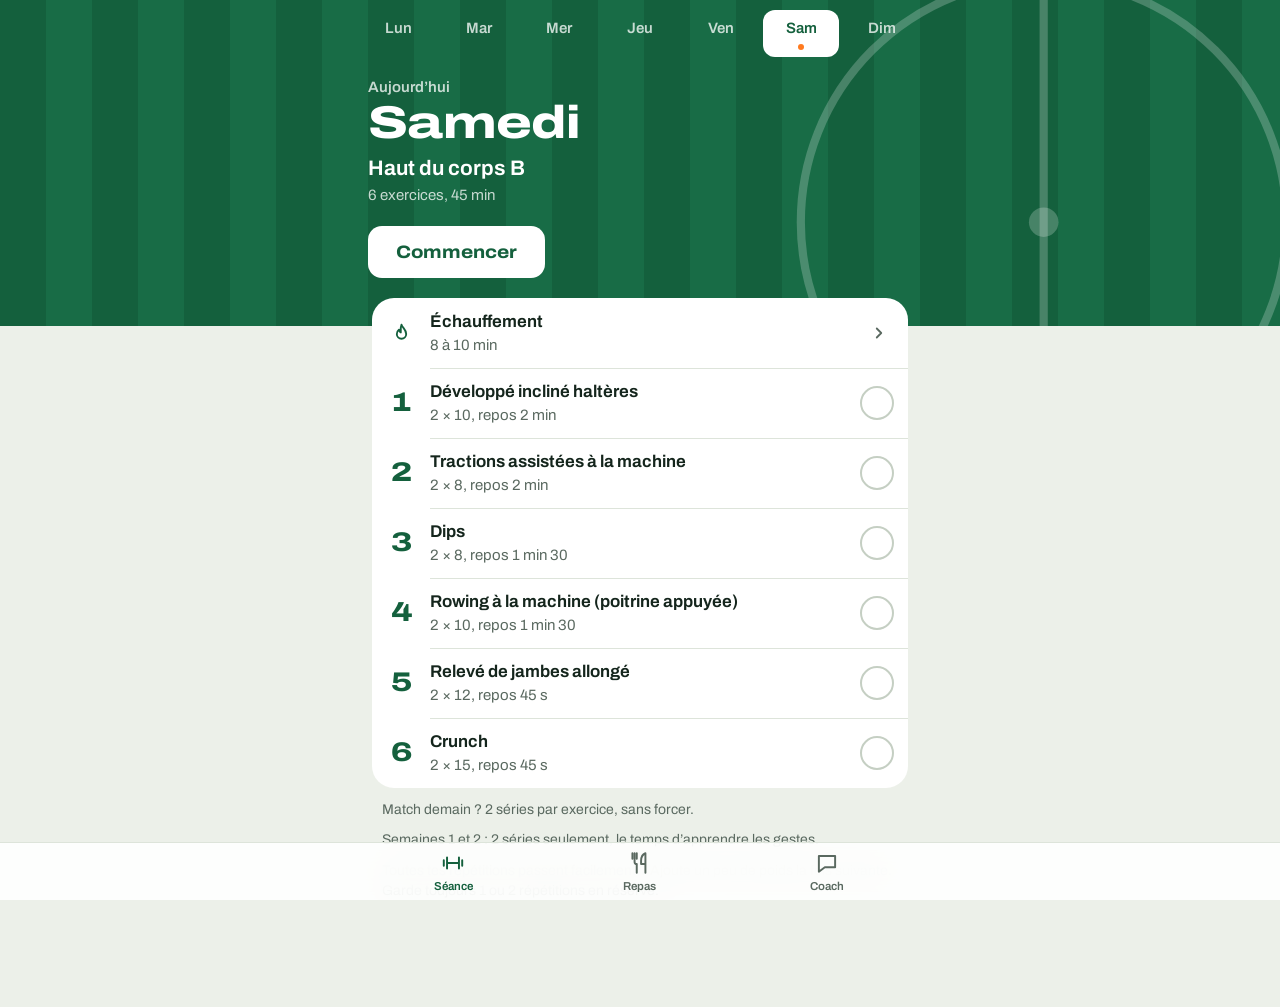
==== commit 52951b50: "Nouvelle version : le terrain, la feuille de match et une fiche par exercice - Bandeau terrain (band" ====
--- a/public/index.html
+++ b/public/index.html
@@ -7,186 +7,225 @@
 <meta name="mobile-web-app-capable" content="yes">
 <meta name="apple-mobile-web-app-title" content="N°10">
 <meta name="description" content="Numéro 10 : ton programme de muscu, de vitesse et de technique, et tes repas.">
-<meta name="apple-mobile-web-app-status-bar-style" content="default">
+<meta name="apple-mobile-web-app-status-bar-style" content="black-translucent">
 <meta name="color-scheme" content="light dark">
-<meta name="theme-color" content="#F2F2F7">
+<meta name="theme-color" content="#14603D">
 <title>Numéro 10</title>
 <link rel="manifest" href="manifest.webmanifest">
 <link rel="apple-touch-icon" href="apple-touch-icon.png">
 <link rel="icon" type="image/png" href="icon-192.png">
+<link rel="preload" href="fonts/archivo-latin-wdth-normal.woff2" as="font" type="font/woff2" crossorigin>
 <style>
+@font-face{font-family:'Archivo';font-style:normal;font-weight:100 900;font-stretch:62% 125%;font-display:swap;src:url(fonts/archivo-latin-wdth-normal.woff2) format('woff2-variations'),url(fonts/archivo-latin-wdth-normal.woff2) format('woff2')}
 :root{
-  --bg:#F2F2F7;--card:#FFFFFF;--tx:#000000;--tx2:#6C6C70;--tx3:#AEAEB2;--tab:#8E8E93;--sep:rgba(60,60,67,.2);--ckb:#C7C7CC;
-  --acc:#1A7F37;--on-acc:#FFFFFF;--acc-bg:rgba(26,127,55,.1);--red:#D70015;--panel:#F2F2F7;
-  --ink:#1C1C1E;--far:#A1A1A6;--eq:#E5E5EA;--eq2:#C7C7CC;--halo:var(--panel);--line2:#D1D1D6;--ok:#1A7F37;--bad:#D70015;
-  --field:#E3F1E6;--cone:#F28C28;--ball:#FFFFFF;--run:#1A7F37;--drib:#C2185B;
+  --page:#ECF0E9;--card:#FFFFFF;--ink:#14251C;--muted:#5A6960;--line:#DDE4DA;--tickb:#C5CFC3;
+  --pitch:#14603D;--pitch2:#186C46;--num:#14603D;--chalk:#FFFFFF;--chalk2:rgba(255,255,255,.76);--chalk3:rgba(255,255,255,.22);
+  --ball:#FF7A1F;--ok:#14603D;--on-ok:#FFFFFF;--red:#CC3A2C;
   --safe-b:env(safe-area-inset-bottom,0px);--safe-t:env(safe-area-inset-top,0px);
-  --font:-apple-system,BlinkMacSystemFont,"SF Pro Text","Segoe UI",Roboto,"Helvetica Neue",Arial,sans-serif;
+  --f:'Archivo',-apple-system,BlinkMacSystemFont,'Segoe UI',Roboto,Arial,sans-serif;
   color-scheme:light dark;
 }
 @media (prefers-color-scheme:dark){:root{
-  --bg:#000000;--card:#1C1C1E;--tx:#FFFFFF;--tx2:#98989F;--tx3:#636366;--sep:rgba(84,84,88,.65);--ckb:#545458;
-  --acc:#30D158;--on-acc:#000000;--acc-bg:rgba(48,209,88,.14);--red:#FF453A;--panel:#2C2C2E;
-  --ink:#F2F2F7;--far:#6C6C70;--eq:#3A3A3C;--eq2:#545458;--line2:#48484A;--ok:#30D158;--bad:#FF453A;
-  --field:#16301E;--cone:#FF9F0A;--ball:#F2F2F7;--run:#30D158;--drib:#FF6482;
+  --page:#09110D;--card:#131E18;--ink:#E6EEE8;--muted:#92A398;--line:rgba(255,255,255,.09);--tickb:#3B4B41;
+  --pitch:#0F4E32;--pitch2:#125839;--num:#45CF85;--ok:#45CF85;--on-ok:#05200F;--red:#FF6B5D;
 }}
 *{box-sizing:border-box;-webkit-tap-highlight-color:transparent}
-html{background:var(--bg);-webkit-text-size-adjust:100%}
-body{margin:0;background:var(--bg);color:var(--tx);font:17px/1.35 var(--font);min-height:100vh}
-button,input,textarea{font:inherit;color:inherit}
+html{background:var(--page);-webkit-text-size-adjust:100%}
+body{margin:0;background:var(--page);color:var(--ink);font:17px/1.4 var(--f);font-stretch:100%;min-height:100vh}
+body.sheet-on{overflow:hidden}
+button,input,textarea{font:inherit;font-stretch:inherit;color:inherit}
 button{cursor:pointer;border:0;background:none;padding:0;text-align:inherit}
-:focus-visible{outline:3px solid var(--acc);outline-offset:2px}
-h1,h2,h3,h4,p,ul,ol,figure{margin:0}
-a{color:var(--acc);text-decoration:none}
+:focus-visible{outline:3px solid var(--ball);outline-offset:2px}
+h1,h2,h3,p,ul,ol,figure{margin:0}
+a{color:var(--ok);text-decoration:none}
 svg{display:block}
-#view{max-width:560px;margin:0 auto;padding:calc(var(--safe-t) + 8px) 16px calc(92px + var(--safe-b))}
-
-/* semaine : les jours, pas des dates */
-.week{display:grid;grid-template-columns:repeat(7,minmax(0,1fr));gap:4px;margin:6px -6px 0}
-.wd{position:relative;display:flex;flex-direction:column;align-items:center;gap:1px;padding:9px 0 8px;border-radius:12px;background:var(--card)}
-.wd b{font-size:15px;font-weight:600;line-height:1.2}
-.wd small{font-size:11px;line-height:1.25;color:var(--tx2);white-space:nowrap;overflow:hidden;text-overflow:ellipsis;max-width:100%;padding:0 2px}
-.wd.today b{color:var(--acc)}
-.wd.sel{background:var(--acc)}
-.wd.sel b,.wd.sel small{color:var(--on-acc)}
-.wd i{position:absolute;top:3px;right:3px}
-.wd i svg{width:12px;height:12px;fill:none;stroke:var(--acc);stroke-width:3.6;stroke-linecap:round;stroke-linejoin:round}
-.wd.sel i svg{stroke:var(--on-acc)}
-
-/* en-tête du jour */
-.head{margin:14px 2px 14px}
-.over{font-size:15px;font-weight:600;color:var(--acc)}
-.head h1{font-size:30px;line-height:1.12;font-weight:700;letter-spacing:-.4px;margin-top:2px}
-.sub{font-size:16px;color:var(--tx2);margin-top:4px;line-height:1.35}
-.note{font-size:15px;color:var(--tx2);margin:0 4px 10px;line-height:1.4}
-.foot{font-size:14px;color:var(--tx2);margin:0 4px 10px;line-height:1.4}
-.fin{display:flex;align-items:center;gap:10px;background:var(--acc-bg);color:var(--acc);font-weight:600;font-size:16px;border-radius:12px;padding:12px 14px;margin:0 0 12px}
-.fin svg{width:22px;height:22px;fill:none;stroke:currentColor;stroke-width:3;stroke-linecap:round;stroke-linejoin:round;flex:none}
-.sec{font-size:20px;font-weight:700;margin:20px 2px 8px}
-.sec small{font-size:15px;font-weight:400;color:var(--tx2);margin-left:4px}
-
-/* liste */
-.list{list-style:none;padding:0;margin:0 0 12px;background:var(--card);border-radius:14px;overflow:hidden}
-.list.mt{margin-top:18px}
-.row{position:relative;display:grid;grid-template-columns:52px minmax(0,1fr);scroll-margin-top:10px}
-.row+.row::before{content:'';position:absolute;top:0;left:52px;right:0;border-top:.5px solid var(--sep)}
-.ck,.lead{width:52px;min-height:64px;display:grid;place-items:center}
-.ck svg{width:28px;height:28px;border-radius:50%;border:2px solid var(--ckb);padding:4px;fill:none;stroke:transparent;stroke-width:3.6;stroke-linecap:round;stroke-linejoin:round;transition:background-color .15s,border-color .15s}
-.ck[aria-pressed=true] svg{background:var(--acc);border-color:var(--acc);stroke:var(--on-acc)}
-.lead svg{width:24px;height:24px;fill:none;stroke:var(--tx2);stroke-width:1.8;stroke-linejoin:round;stroke-linecap:round}
-.rt{display:grid;grid-template-columns:minmax(0,1fr) auto;column-gap:8px;align-content:center;padding:11px 14px 11px 0;min-height:64px;width:100%}
-.rt .nm{font-size:17px;font-weight:500;line-height:1.25}
-.rt .sb{grid-column:1;font-size:15px;color:var(--tx2);margin-top:2px;line-height:1.3}
-.rt .chev{grid-column:2;grid-row:1/span 2;align-self:center;width:18px;height:18px;fill:none;stroke:var(--tx3);stroke-width:2.4;stroke-linecap:round;stroke-linejoin:round;transition:transform .2s}
-.row.open .chev{transform:rotate(90deg)}
-.row.on .nm{color:var(--tx2)}
-.det{grid-column:1/-1;padding:0 16px 16px}
-.det h4{font-size:15px;font-weight:600;color:var(--tx2);margin:12px 0 4px}
-.det h4:first-child{margin-top:2px}
-.plain{padding-left:20px;font-size:16px;line-height:1.45;list-style:disc}
+.xd{font-stretch:125%;font-weight:800;letter-spacing:-.015em}
+
+/* le bandeau : un bout de terrain (bandes de tonte, ligne médiane, rond central) */
+.band{position:relative;overflow:hidden;color:var(--chalk);background:repeating-linear-gradient(90deg,var(--pitch) 0 46px,var(--pitch2) 46px 92px);padding:calc(var(--safe-t) + 10px) 12px 48px}
+.band .lines{position:absolute;inset:0;width:100%;height:100%;fill:none;stroke:var(--chalk3);stroke-width:2.5;pointer-events:none}
+.band .lines .spot{fill:var(--chalk3);stroke:none}
+.band-in{position:relative;max-width:560px;margin:0 auto;padding:20px 8px 0}
+.when{font-size:15px;font-weight:600;color:var(--chalk2)}
+.band h1{font-size:46px;line-height:1;margin:2px 0 10px}
+.what{font-size:21px;font-weight:650;line-height:1.2}
+.meta{font-size:15px;color:var(--chalk2);margin-top:4px}
+.cta{margin-top:20px;height:52px;padding:0 28px;border-radius:14px;background:var(--chalk);color:#14603D;font-size:18px;font-weight:750;font-stretch:112%}
+.fini{display:inline-flex;align-items:center;gap:8px;margin-top:18px;padding:11px 16px 11px 12px;border-radius:14px;background:rgba(255,255,255,.15);font-size:16px;font-weight:650;color:var(--chalk)}
+.fini svg{width:22px;height:22px;flex:none;fill:none;stroke:var(--chalk);stroke-width:3;stroke-linecap:round;stroke-linejoin:round}
+
+/* les jours de la semaine */
+.days{position:relative;max-width:560px;margin:0 auto;display:grid;grid-template-columns:repeat(7,minmax(0,1fr));gap:4px}
+.dy{display:flex;flex-direction:column;align-items:center;gap:3px;padding:8px 0 6px;border-radius:12px;color:var(--chalk2);font-size:15px;font-weight:600}
+.dy.sel{background:var(--chalk);color:#14603D}
+.dy i{height:9px;display:grid;place-items:center}
+.dy i.t::before{content:'';width:6px;height:6px;border-radius:50%;background:var(--ball)}
+.dy i svg{width:13px;height:13px;fill:none;stroke:currentColor;stroke-width:3.4;stroke-linecap:round;stroke-linejoin:round}
+
+/* la feuille de match : les exercices du jour */
+.page{position:relative;max-width:560px;margin:-28px auto 0;padding:0 12px calc(96px + var(--safe-b))}
+.page.pc{margin-top:16px}
+.lineup{background:var(--card);border-radius:22px;overflow:hidden;margin-bottom:12px}
+.lineup.text{padding:18px 20px;font-size:17px;line-height:1.5}
+.lh{font-size:15px;font-weight:650;color:var(--muted);padding:16px 20px 4px}
+.xs{list-style:none;padding:0;margin:0}
+.x{position:relative;display:grid;grid-template-columns:minmax(0,1fr) 62px;align-items:center}
+.x::before{content:'';position:absolute;top:0;left:58px;right:0;border-top:1px solid var(--line)}
+.lineup>.xs:first-child>.x:first-child::before,.lh+.xs>.x:first-child::before{display:none}
+.row{display:grid;grid-template-columns:58px minmax(0,1fr) auto;align-items:center;width:100%;min-height:70px;padding:11px 12px 11px 0;text-align:left}
+.x .row{grid-template-columns:58px minmax(0,1fr);padding-right:0}
+.num{display:grid;place-items:center;font-size:27px;font-weight:800;font-stretch:125%;color:var(--num);font-variant-numeric:tabular-nums}
+.num.ic svg{width:25px;height:25px;fill:none;stroke:var(--num);stroke-width:1.8;stroke-linecap:round;stroke-linejoin:round}
+.tx b{display:block;font-size:17px;font-weight:650;line-height:1.25}
+.tx small{display:block;font-size:15px;color:var(--muted);margin-top:3px;line-height:1.3}
+.x.on .tx b{color:var(--muted)}
+.x.on .num{color:var(--tickb)}
+.row .chev{width:18px;height:18px;fill:none;stroke:var(--muted);stroke-width:2.4;stroke-linecap:round;stroke-linejoin:round;margin-right:8px;transition:transform .2s}
+.row[aria-expanded=true] .chev{transform:rotate(90deg)}
+.tick{width:62px;height:70px;display:grid;place-items:center}
+.tick svg{width:34px;height:34px;padding:6px;border-radius:50%;border:2px solid var(--tickb);fill:none;stroke:transparent;stroke-width:3.4;stroke-linecap:round;stroke-linejoin:round;transition:background-color .15s,border-color .15s}
+.tick[aria-pressed=true] svg{background:var(--ok);border-color:var(--ok);stroke:var(--on-ok)}
+.tick.sm{width:40px;height:44px}
+.tick.sm svg{width:26px;height:26px;padding:4px}
+.warm-l{margin:-4px 20px 14px 58px;padding-left:18px;font-size:16px;line-height:1.45}
+.warm-l li+li{margin-top:5px}
+.foot{font-size:14px;color:var(--muted);line-height:1.45;margin:4px 10px 10px}
+
+/* repas */
+.meals .meal{padding:16px 20px}
+.meals .meal+.meal{border-top:1px solid var(--line)}
+.meal h2{font-size:17px;font-weight:700}
+.meal .dish{font-size:15px;color:var(--muted);margin-top:2px}
+.meal ul{margin-top:8px;padding-left:18px;font-size:16px;line-height:1.5}
+.meal b{font-weight:650}
+.shop-in{padding:0 14px 14px 20px}
+.shop-in h3{font-size:14px;font-weight:650;color:var(--muted);margin:12px 0 0}
+.shopl{list-style:none;padding:0;margin:0}
+.shop{display:flex;align-items:center;gap:6px;min-height:44px}
+.shop .nm{flex:1;font-size:16px}
+.shop .q{font-size:15px;color:var(--muted)}
+.shop.on .nm{color:var(--muted);text-decoration:line-through}
+
+/* la fiche plein écran : un exercice par écran, on glisse au suivant */
+#sheet{position:fixed;inset:0;z-index:40;display:flex;flex-direction:column;background:var(--page);transform:translateY(100%);visibility:hidden;transition:transform .34s cubic-bezier(.2,.8,.2,1),visibility 0s linear .34s}
+#sheet.on{transform:none;visibility:visible;transition:transform .34s cubic-bezier(.2,.8,.2,1)}
+.sh-top{display:flex;align-items:center;gap:12px;padding:calc(var(--safe-t) + 8px) 16px 6px;max-width:560px;width:100%;margin:0 auto}
+.shx{width:42px;height:42px;border-radius:50%;background:var(--card);display:grid;place-items:center;flex:none}
+.shx svg{width:20px;height:20px;fill:none;stroke:var(--ink);stroke-width:2.4;stroke-linecap:round}
+.segs{flex:1;display:flex;gap:5px}
+.segs button{flex:1;height:30px;display:flex;align-items:center}
+.segs button::before{content:'';flex:1;height:5px;border-radius:3px;background:var(--line);transition:background-color .2s,height .2s}
+.segs button.d::before{background:var(--ok)}
+.segs button.c::before{height:8px;background:var(--ink)}
+.segs button.d.c::before{background:var(--ok)}
+.swipe-hint{max-width:528px;width:100%;margin:0 auto;padding:0 20px 6px;font-size:14px;color:var(--muted);animation:hintout 1s 5s forwards}
+@keyframes hintout{to{opacity:0}}
+.track{flex:1;min-height:0;display:flex;overflow-x:auto;overflow-y:hidden;scroll-snap-type:x mandatory;overscroll-behavior-x:contain;scrollbar-width:none}
+.track::-webkit-scrollbar{display:none}
+.card{flex:0 0 100%;min-width:0;scroll-snap-align:start;scroll-snap-stop:always;overflow-y:auto;overscroll-behavior-y:contain;padding:8px 16px 28px}
+.card>*{max-width:528px;margin-left:auto;margin-right:auto}
+.card h2.xd{font-size:27px;line-height:1.1;margin-top:18px;margin-bottom:12px}
+.card h3{font-size:15px;font-weight:650;color:var(--muted);margin-top:16px;margin-bottom:4px}
+.lead{font-size:16px;color:var(--muted);margin-top:-6px;margin-bottom:14px}
+.plain{padding-left:20px;font-size:16.5px;line-height:1.5}
 .plain li+li{margin-top:4px}
 
-/* fiche d'un exercice */
-.fig{background:var(--panel);border-radius:12px;padding:4px 6px;margin:0 0 14px}
-.fig svg{width:100%;height:auto;max-height:230px}
-.fig2{display:grid;grid-template-columns:1fr 1fr;gap:8px;margin:0 0 14px}
-.fig2 figure{background:var(--panel);border-radius:12px;padding:2px 2px 8px}
-.fig2 svg{width:100%;height:auto}
-.fig2 figcaption{font-size:13px;color:var(--tx2);text-align:center;padding:0 6px;line-height:1.25}
-.steps{list-style:none;padding:0;counter-reset:s;margin:0 0 12px}
-.steps li{counter-increment:s;position:relative;padding-left:32px;font-size:16px;line-height:1.4}
-.steps li+li{margin-top:8px}
-.steps li::before{content:counter(s);position:absolute;left:0;top:0;width:22px;height:22px;border-radius:50%;background:var(--panel);color:var(--tx2);font-size:13px;font-weight:600;display:grid;place-items:center}
-.tip{display:flex;gap:10px;font-size:16px;line-height:1.4;margin:0 0 8px}
-.tip svg{width:22px;height:22px;flex:none;fill:none;stroke-width:2;stroke-linecap:round;stroke-linejoin:round}
-.tip.ok svg{stroke:var(--acc)}.tip.no svg{stroke:var(--red)}
-.wt{display:flex;align-items:center;flex-wrap:wrap;gap:6px 10px;margin:12px 0 4px;padding:10px 12px;background:var(--panel);border-radius:12px}
-.wt label{font-size:16px;font-weight:500}
-.wt input{width:80px;padding:7px 8px;border-radius:9px;border:1px solid var(--sep);background:var(--card);font-size:17px;text-align:center}
-.wt span{color:var(--tx2)}
-.wt small{flex-basis:100%;font-size:14px;color:var(--tx2)}
+/* le tableau de l'entraîneur : dessin à la craie sur le terrain */
+.board{position:relative;border-radius:22px;padding:12px 10px 8px;background:repeating-linear-gradient(90deg,var(--pitch) 0 40px,var(--pitch2) 40px 80px)}
+.board::after{content:'';position:absolute;inset:8px;border:2px solid var(--chalk3);border-radius:15px;pointer-events:none}
+.board svg{position:relative;z-index:1;width:100%;height:auto;max-height:36vh}
+.board.two{display:grid;grid-template-columns:1fr 1fr;gap:4px;padding:12px 12px 14px}
+.board.two figure{position:relative;z-index:1}
+.board.two figcaption{font-size:13px;line-height:1.25;color:var(--chalk2);text-align:center;padding:2px 4px 0}
+.s-k{stroke:var(--chalk);fill:none;stroke-linecap:round;stroke-linejoin:round}
+.s-f{stroke:rgba(255,255,255,.42);fill:none;stroke-linecap:round;stroke-linejoin:round}
+.s-g{stroke:rgba(255,255,255,.5);fill:none;stroke-linecap:round;stroke-linejoin:round}
+.s-r{stroke:rgba(255,255,255,.35);fill:none;stroke-linecap:round}
+.s-t{stroke:rgba(255,255,255,.2);fill:none}
+.s-a{stroke:var(--ball);fill:none;stroke-linecap:round;stroke-linejoin:round}
+.s-ok{stroke:#86F0AE;fill:none;stroke-linecap:round}
+.s-bad{stroke:#FF9384;fill:none;stroke-linecap:round}
+.s-halo{stroke:var(--pitch);fill:none;stroke-linecap:round;stroke-linejoin:round}
+.s-q{stroke:var(--chalk2);fill:none}
+.f-k{fill:var(--chalk)}.f-a{fill:var(--ball)}.f-eq{fill:rgba(255,255,255,.1)}.f-halo{fill:var(--pitch)}.f-none{fill:none}
+.board .f-eq.s-k{fill:var(--chalk)}
+.dia-b .dg-bg{fill:transparent}.dg-cone{fill:var(--ball)}.dg-ball{fill:#fff;stroke:var(--pitch);stroke-width:2}
+.dg-pl{fill:var(--chalk)}.dg-pln{stroke:var(--chalk);stroke-width:4;stroke-linecap:round}.dg-pl2{fill:rgba(255,255,255,.5)}.dg-pl2n{stroke:rgba(255,255,255,.5);stroke-width:4;stroke-linecap:round}
+.dg-run,.dg-drib,.dg-shot{fill:none;stroke:var(--chalk);stroke-width:3;stroke-linecap:round;stroke-linejoin:round}
+.dg-drib{stroke:var(--ball);stroke-width:2.5}.dg-shot{stroke-width:3.5}
+.dg-pass{fill:none;stroke:var(--chalk);stroke-width:2;stroke-dasharray:5 5}.dg-walk{fill:none;stroke:rgba(255,255,255,.55);stroke-width:2;stroke-dasharray:4 6}
+.dg-alt{opacity:.4}.dg-ma{fill:var(--chalk)}.dg-md{fill:var(--ball)}.dg-mp{fill:var(--chalk)}.dg-mg{fill:rgba(255,255,255,.55)}
+.dg-t{font:600 12px var(--f);fill:var(--chalk2)}.dg-zone{fill:#fff;opacity:.1}.dg-zone2{fill:none;stroke:var(--chalk2);stroke-width:2;stroke-dasharray:6 6}
+.dg-wall{fill:rgba(255,255,255,.45)}.dg-goal{fill:none;stroke:var(--chalk);stroke-width:4;stroke-linejoin:round}.dg-line{stroke:rgba(255,255,255,.6);stroke-width:2}
+.dg-meas{stroke:var(--chalk2);stroke-width:1.5;stroke-dasharray:3 4}.dg-sig{stroke:var(--ball);stroke-width:3;stroke-linecap:round}.dg-ang{fill:none;stroke:var(--chalk2);stroke-width:1.5}
+
+/* les chiffres, comme au tableau d'affichage */
+.score{display:grid;grid-auto-flow:column;grid-auto-columns:minmax(0,1fr);background:var(--card);border-radius:18px;padding:12px 0;margin-bottom:18px}
+.score div{display:flex;flex-direction:column;align-items:center;text-align:center;padding:0 6px}
+.score div+div{border-left:1px solid var(--line)}
+.score b{font-size:28px;line-height:1.1}
+.score small{font-size:13px;color:var(--muted);margin-top:3px;line-height:1.2}
+.steps{list-style:none;padding:0;counter-reset:s;margin-bottom:14px}
+.steps li{counter-increment:s;position:relative;padding-left:36px;font-size:16.5px;line-height:1.45}
+.steps li+li{margin-top:10px}
+.steps li::before{content:counter(s);position:absolute;left:0;top:0;width:25px;height:25px;border-radius:50%;background:var(--card);color:var(--num);font-size:13px;font-weight:800;font-stretch:125%;display:grid;place-items:center}
+.tip{display:flex;gap:11px;font-size:16.5px;line-height:1.45;margin-bottom:10px}
+.tip svg{width:25px;height:25px;flex:none;fill:none;stroke-width:2;stroke-linecap:round;stroke-linejoin:round}
+.tip.ok svg{stroke:var(--ok)}.tip.no svg{stroke:var(--red)}
+.wt{display:flex;flex-wrap:wrap;align-items:center;gap:6px 10px;background:var(--card);border-radius:16px;padding:12px 14px;margin-top:14px;margin-bottom:6px}
+.wt label{font-weight:650}
+.wt input{width:86px;height:42px;border-radius:11px;border:1.5px solid var(--line);background:var(--page);text-align:center;font-size:19px;font-weight:700}
+.wt span{color:var(--muted)}
+.wt small{flex-basis:100%;font-size:14px;color:var(--muted)}
 .links{display:flex;flex-direction:column;align-items:flex-start;margin-top:6px}
-.lnk{display:inline-flex;align-items:center;gap:8px;color:var(--acc);font-size:16px;font-weight:500;min-height:42px;line-height:1.3;padding:4px 0}
-.lnk svg{width:22px;height:22px;fill:none;stroke:currentColor;stroke-width:2;stroke-linecap:round;stroke-linejoin:round;flex:none}
+.lnk{display:inline-flex;align-items:center;gap:9px;min-height:44px;color:var(--ok);font-size:16px;font-weight:650;line-height:1.3;padding:4px 0}
+.lnk svg{width:22px;height:22px;flex:none;fill:none;stroke:currentColor;stroke-width:2;stroke-linecap:round;stroke-linejoin:round}
 .lnk svg .fill{fill:currentColor;stroke:none}
-.lnk.center{display:flex;margin:8px auto 0}
-
-/* repas */
-.meal{background:var(--card);border-radius:14px;padding:14px 16px;margin:0 0 10px}
-.meal h2{font-size:17px;font-weight:600}
-.meal .dish{color:var(--tx2);font-size:15px;margin-top:2px}
-.meal ul{margin-top:8px;padding-left:20px;font-size:16px;line-height:1.5}
-.meal b{font-weight:600}
-.shopl{list-style:none;padding:0;margin:0 0 6px}
-.shop{display:flex;align-items:center;gap:10px;min-height:44px}
-.ck.sm{width:auto;min-height:0}
-.ck.sm svg{width:24px;height:24px;padding:3px}
-.shop .nm{flex:1;font-size:16px}
-.shop .q{color:var(--tx2);font-size:15px}
-.shop.on .nm{color:var(--tx3);text-decoration:line-through}
+.lnk.center{display:flex;margin:10px auto 0}
+.sh-bot{padding:10px 16px calc(var(--safe-b) + 12px);background:var(--page)}
+.go{display:flex;align-items:center;justify-content:center;gap:8px;width:100%;max-width:528px;margin:0 auto;height:58px;border-radius:17px;background:var(--pitch);color:#fff;font-size:18px;font-weight:750;font-stretch:112%}
+.go svg{width:22px;height:22px;fill:none;stroke:currentColor;stroke-width:3;stroke-linecap:round;stroke-linejoin:round}
+.go.is-done{background:transparent;color:var(--ok);box-shadow:inset 0 0 0 2px var(--ok)}
 
 /* coach */
-.banner{background:var(--card);border-radius:14px;padding:14px 16px;margin:0 0 12px;font-size:15px;line-height:1.45}
+.banner{background:var(--card);border-radius:18px;padding:16px 18px;margin-bottom:12px;font-size:15.5px;line-height:1.45}
 .banner p+p,.banner form+p{margin-top:10px}
 .codef{display:flex;gap:8px;margin-top:10px}
-.codef input{flex:1;min-width:0;padding:10px 12px;border-radius:10px;border:1px solid var(--sep);background:var(--bg);font-size:16px}
-.codef button{padding:0 18px;border-radius:10px;background:var(--acc);color:var(--on-acc);font-weight:600}
-.quick .row{grid-template-columns:minmax(0,1fr)}
-.quick .row+.row::before{left:16px}
-.quick .rt{padding-left:16px;min-height:52px}
+.codef input{flex:1;min-width:0;height:46px;padding:0 12px;border-radius:12px;border:1.5px solid var(--line);background:var(--page);font-size:16px}
+.codef button{padding:0 20px;border-radius:12px;background:var(--pitch);color:#fff;font-weight:700}
+.quick .row{grid-template-columns:minmax(0,1fr) auto;padding-left:20px;min-height:58px}
+.quick .row+.row{border-top:1px solid var(--line)}
 .chat{display:flex;flex-direction:column;gap:8px}
-.msg{max-width:86%;padding:9px 13px;border-radius:18px;font-size:16px;line-height:1.4;overflow-wrap:anywhere}
-.msg.user{align-self:flex-end;background:var(--acc);color:var(--on-acc);border-bottom-right-radius:6px}
+.msg{max-width:86%;padding:10px 14px;border-radius:20px;font-size:16px;line-height:1.42;overflow-wrap:anywhere}
+.msg.user{align-self:flex-end;background:var(--pitch);color:#fff;border-bottom-right-radius:6px}
 .msg.bot{align-self:flex-start;background:var(--card);border-bottom-left-radius:6px}
 .msg p+p,.msg p+ul,.msg p+ol,.msg ul+p,.msg ol+p{margin-top:6px}
 .msg ul,.msg ol{padding-left:20px}
 .msg.err{color:var(--red)}
 .typing{display:inline-flex;gap:4px;padding:4px 0}
-.typing i{width:7px;height:7px;border-radius:50%;background:var(--tx3);animation:blink 1s infinite}
+.typing i{width:7px;height:7px;border-radius:50%;background:var(--muted);animation:blink 1s infinite}
 .typing i:nth-child(2){animation-delay:.15s}.typing i:nth-child(3){animation-delay:.3s}
 @keyframes blink{0%,80%,100%{opacity:.3}40%{opacity:1}}
-.coach-pad{height:64px}
-.composer{position:fixed;left:0;right:0;bottom:calc(56px + var(--safe-b));padding:8px 12px;background:var(--bg);z-index:5}
+.coach-pad{height:66px}
+.composer{position:fixed;left:0;right:0;bottom:calc(57px + var(--safe-b));padding:8px 12px;background:var(--page);z-index:15}
 .composer form{max-width:560px;margin:0 auto;display:flex;align-items:flex-end;gap:8px}
-.composer textarea{flex:1;resize:none;border:1px solid var(--sep);border-radius:20px;padding:8px 14px;background:var(--card);font-size:16px;line-height:1.35;max-height:140px}
-.composer button{width:36px;height:36px;border-radius:50%;background:var(--acc);display:grid;place-items:center;flex:none;margin-bottom:1px}
-.composer button svg{width:20px;height:20px;fill:none;stroke:var(--on-acc);stroke-width:2.6;stroke-linecap:round;stroke-linejoin:round}
+.composer textarea{flex:1;resize:none;border:1.5px solid var(--line);border-radius:22px;padding:9px 16px;background:var(--card);font-size:16px;line-height:1.35;max-height:140px}
+.composer button{width:40px;height:40px;border-radius:50%;background:var(--pitch);display:grid;place-items:center;flex:none}
+.composer button svg{width:20px;height:20px;fill:none;stroke:#fff;stroke-width:2.6;stroke-linecap:round;stroke-linejoin:round}
 
 /* barre d'onglets */
-.nav{position:fixed;left:0;right:0;bottom:0;z-index:10;background:var(--card);background:color-mix(in srgb,var(--card) 86%,transparent);-webkit-backdrop-filter:saturate(180%) blur(20px);backdrop-filter:saturate(180%) blur(20px);border-top:.5px solid var(--sep);padding-bottom:var(--safe-b)}
+.nav{position:fixed;left:0;right:0;bottom:0;z-index:20;background:var(--card);background:color-mix(in srgb,var(--card) 90%,transparent);-webkit-backdrop-filter:saturate(170%) blur(18px);backdrop-filter:saturate(170%) blur(18px);border-top:1px solid var(--line);padding-bottom:var(--safe-b)}
 .nav>div{max-width:560px;margin:0 auto;display:grid;grid-template-columns:repeat(3,1fr)}
-.nav button{display:flex;flex-direction:column;align-items:center;gap:2px;padding:6px 0 5px;font-size:11px;font-weight:500;color:var(--tab)}
+.nav button{display:flex;flex-direction:column;align-items:center;gap:2px;padding:7px 0 6px;font-size:11.5px;font-weight:600;color:var(--muted)}
 .nav svg{width:26px;height:26px;fill:none;stroke:currentColor;stroke-width:1.8;stroke-linecap:round;stroke-linejoin:round}
-.nav [aria-current=page]{color:var(--acc)}
-
-/* dessins */
-.s-k{stroke:var(--ink);fill:none;stroke-linecap:round;stroke-linejoin:round}
-.s-f{stroke:var(--far);fill:none;stroke-linecap:round;stroke-linejoin:round}
-.s-g{stroke:var(--eq2);fill:none;stroke-linecap:round;stroke-linejoin:round}
-.s-r{stroke:var(--line2);fill:none;stroke-linecap:round}
-.s-t{stroke:var(--eq);fill:none}
-.s-a{stroke:var(--acc);fill:none;stroke-linecap:round;stroke-linejoin:round}
-.s-ok{stroke:var(--ok);fill:none;stroke-linecap:round}
-.s-bad{stroke:var(--bad);fill:none;stroke-linecap:round}
-.s-halo{stroke:var(--halo);fill:none;stroke-linecap:round;stroke-linejoin:round}
-.s-q{stroke:var(--tx2);fill:none}
-.f-k{fill:var(--ink)}.f-a{fill:var(--acc)}.f-eq{fill:var(--eq)}.f-halo{fill:var(--halo)}.f-none{fill:none}
-.fig svg .f-eq.s-k,.fig2 svg .f-eq.s-k{fill:var(--ball)}
-.dg-bg{fill:var(--field)}.dg-cone{fill:var(--cone)}.dg-ball{fill:var(--ball);stroke:var(--ink);stroke-width:2}
-.dg-pl{fill:var(--ink)}.dg-pln{stroke:var(--ink);stroke-width:4;stroke-linecap:round}.dg-pl2{fill:var(--tx2)}.dg-pl2n{stroke:var(--tx2);stroke-width:4;stroke-linecap:round}
-.dg-run,.dg-drib,.dg-shot{fill:none;stroke:var(--run);stroke-width:3;stroke-linecap:round;stroke-linejoin:round}
-.dg-drib{stroke:var(--drib);stroke-width:2.5}.dg-shot{stroke-width:3.5}
-.dg-pass{fill:none;stroke:var(--ink);stroke-width:2;stroke-dasharray:5 5}.dg-walk{fill:none;stroke:var(--tx2);stroke-width:2;stroke-dasharray:4 6}
-.dg-alt{opacity:.35}.dg-ma{fill:var(--run)}.dg-md{fill:var(--drib)}.dg-mp{fill:var(--ink)}.dg-mg{fill:var(--tx2)}
-.dg-t{font:600 12px var(--font);fill:var(--tx2)}.dg-zone{fill:var(--run);opacity:.14}.dg-zone2{fill:none;stroke:var(--tx2);stroke-width:2;stroke-dasharray:6 6}
-.dg-wall{fill:var(--eq2)}.dg-goal{fill:none;stroke:var(--ink);stroke-width:4;stroke-linejoin:round}.dg-line{stroke:var(--ink);stroke-width:2}
-.dg-meas{stroke:var(--tx2);stroke-width:1.5;stroke-dasharray:3 4}.dg-sig{stroke:var(--cone);stroke-width:3;stroke-linecap:round}.dg-ang{fill:none;stroke:var(--tx2);stroke-width:1.5}
-@media (prefers-reduced-motion:reduce){*{animation:none!important;transition:none!important}}
+.nav [aria-current=page]{color:var(--num)}
+@media (prefers-reduced-motion:reduce){*{animation:none!important;transition:none!important;scroll-behavior:auto!important}}
 
 </style>
 </head>
 <body>
 <main id="view" aria-live="polite"></main>
+<section id="sheet" role="dialog" aria-modal="true" aria-label="Exercice" aria-hidden="true"></section>
 <nav class="nav" aria-label="Sections"><div>
   <button type="button" data-tab="seance"><svg viewBox="0 0 24 24"><path d="M6.5 7v10M17.5 7v10M3.5 9.5v5M20.5 9.5v5M6.5 12h11"/></svg>Séance</button>
   <button type="button" data-tab="repas"><svg viewBox="0 0 24 24"><path d="M7 3v8a2 2 0 0 0 2 2v8M5 3v5M9 3v5M17 21V3c-2.5 1-4 3.5-4 7v3h4"/></svg>Repas</button>
@@ -418,16 +457,16 @@
     }
   });
 }
-function figHtml(slug) {
+function figHtml(slug) {   // le « tableau » : terrain rayé, dessin à la craie
   const e = EXD[slug];
-  if (e.dia) return `<div class="fig">${e.dia}</div>`;
-  if (e.rig) return `<div class="fig"><svg data-rig="${slug}" viewBox="${e.rig.vb.join(' ')}" aria-hidden="true">${rigMarkup(e.rig, rigFrame(e.rig, 0))}</svg></div>`;
-  return `<div class="fig2"><figure>${e.a}<figcaption>${esc(e.ca)}</figcaption></figure><figure>${e.b}<figcaption>${esc(e.cb)}</figcaption></figure></div>`;
+  if (e.dia) return `<div class="board dia-b">${e.dia}</div>`;
+  if (e.rig) return `<div class="board"><svg data-rig="${slug}" viewBox="${e.rig.vb.join(' ')}" aria-hidden="true">${rigMarkup(e.rig, rigFrame(e.rig, 0))}</svg></div>`;
+  return `<div class="board two"><figure>${e.a}<figcaption>${esc(e.ca)}</figcaption></figure><figure>${e.b}<figcaption>${esc(e.cb)}</figcaption></figure></div>`;
 }
 let figRaf = 0;
-function playFig() {
+function playFig(svg) {
   cancelAnimationFrame(figRaf);
-  const svg = document.querySelector('svg[data-rig]'); if (!svg) return;
+  if (!svg) return;
   const R = EXD[svg.dataset.rig].rig;
   try { if (matchMedia('(prefers-reduced-motion: reduce)').matches) return; } catch (e) {}
   const HOLD = 550, MOVE = 1300, PER = 2 * (HOLD + MOVE), T0 = performance.now();
@@ -445,149 +484,208 @@
 const I = {
   check: '<svg viewBox="0 0 24 24"><path d="M6 12.5l4 4 8-9"/></svg>',
   chev: '<svg class="chev" viewBox="0 0 24 24"><path d="M9 6l6 6-6 6"/></svg>',
+  close: '<svg viewBox="0 0 24 24"><path d="M6.5 6.5l11 11M17.5 6.5l-11 11"/></svg>',
   play: '<svg viewBox="0 0 24 24"><circle cx="12" cy="12" r="9.5"/><path class="fill" d="M10 8.6v6.8l5.6-3.4z"/></svg>',
   ok: '<svg viewBox="0 0 24 24"><circle cx="12" cy="12" r="9.5"/><path d="M8 12.4l2.8 2.8 5.4-5.6"/></svg>',
   no: '<svg viewBox="0 0 24 24"><circle cx="12" cy="12" r="9.5"/><path d="M9 9l6 6M15 9l-6 6"/></svg>',
   swap: '<svg viewBox="0 0 24 24"><path d="M5 9h13l-3.5-3.5M19 15H6l3.5 3.5"/></svg>',
-  warm: '<svg viewBox="0 0 24 24"><path d="M12 3.5c.6 2.8 4.5 4.6 4.5 9a4.5 4.5 0 0 1-9 0c0-1.9.9-3.3 2-4.2.1 1.4.8 2.3 1.8 2.7-.2-2.6-.3-5 .7-7.5z"/></svg>',
-  ball: '<svg viewBox="0 0 24 24"><circle cx="12" cy="12" r="9"/><path d="M12 7.5l3.6 2.6-1.4 4.2H9.8l-1.4-4.2z"/><path d="M12 3v4.5M15.6 10.1l4.6-1.5M14.2 14.3l2.8 4M9.8 14.3 7 18.3M8.4 10.1 3.8 8.6"/></svg>',
+  whistle: '<svg viewBox="0 0 24 24"><path d="M9 8.5h11.5v4.2h-6.6"/><circle cx="9" cy="14" r="5.5"/><circle cx="9" cy="14" r="1.5"/></svg>',
+  flame: '<svg viewBox="0 0 24 24"><path d="M12 3.5c.6 2.8 4.5 4.6 4.5 9a4.5 4.5 0 0 1-9 0c0-1.9.9-3.3 2-4.2.1 1.4.8 2.3 1.8 2.7-.2-2.6-.3-5 .7-7.5z"/></svg>',
+  cart: '<svg viewBox="0 0 24 24"><path d="M3 4.5h2.2l2.1 10.2h10.2l2-7.2H6.6"/><circle cx="9.3" cy="19" r="1.4"/><circle cx="16.4" cy="19" r="1.4"/></svg>',
   send: '<svg viewBox="0 0 24 24"><path d="M12 19V5M5.5 11.5 12 5l6.5 6.5"/></svg>',
-  cart: '<svg viewBox="0 0 24 24"><path d="M3 4.5h2.2l2.1 10.2h10.2l2-7.2H6.6"/><circle cx="9.3" cy="19" r="1.4"/><circle cx="16.4" cy="19" r="1.4"/></svg>',
 };
-const LETTRES = ['L', 'M', 'M', 'J', 'V', 'S', 'D'];
 const nomJour = k => JOURS[KEYS.indexOf(k)];
-let selDay = todayKey(), openId = null, shopOpen = false;
-
-function prescText(sl, slug, pr) {
+let selDay = todayKey(), warmOpen = false, shopOpen = false;
+
+/* ---------------- textes d'une prescription ---------------- */
+function prescLine(sl, slug, pr) {
   const reps = repsFor(sl, slug, pr);
-  const s = pr.sets > 1 ? `${pr.sets}&nbsp;×&nbsp;${esc(reps)}` : esc(reps);
-  return s + (pr.rest ? ` · repos ${restTxt(pr.rest)}` : '');
-}
-const dayTag = k => k === 'dimanche' ? 'Match' : dayByKey(k).tag;
-function weekStrip() {
-  return `<nav class="week" aria-label="Jours de la semaine">${ORDER.map(k => {
-    const sel = k === selDay, done = dayDone(k);
-    return `<button type="button" class="wd${sel ? ' sel' : ''}${k === todayKey() ? ' today' : ''}" data-day="${k}" aria-pressed="${sel}" aria-label="${nomJour(k)} : ${esc(dayByKey(k).name)}${done ? ', fait' : ''}"><b>${nomJour(k).slice(0, 3)}</b><small>${esc(dayTag(k))}</small>${done ? `<i>${I.check}</i>` : ''}</button>`;
+  return (pr.sets > 1 ? `${pr.sets}&nbsp;×&nbsp;${esc(reps)}` : esc(reps)) + (pr.rest ? `, repos ${restTxt(pr.rest)}` : '');
+}
+function scoreItems(sl, slug, pr) {   // les trois chiffres de la fiche : séries, répétitions, repos
+  const reps = String(repsFor(sl, slug, pr)), out = [];
+  if (pr.sets > 1) out.push([String(pr.sets), 'séries']);
+  const m = reps.match(/^(\d+(?:\s*[–-]\s*\d+)?)\s*(.*)$/);
+  if (!m) out.push([esc(reps), '']);
+  else {
+    const n = m[1], rest = m[2].replace(/^,\s*/, '');
+    if (rest === '') out.push([n, 'répétitions']);
+    else if (/^(s|min)$/.test(rest)) out.push([n + '&nbsp;' + rest, rest === 's' ? 'tenue' : 'durée']);
+    else if (rest === 'm') out.push([n + '&nbsp;m', 'distance']);
+    else if (/^m\b/.test(rest)) out.push([n + '&nbsp;m', rest.replace(/^m\s*\+?\s*/, 'puis ')]);
+    else out.push([n, /^(par |passes|passage)/.test(rest) ? rest : 'répétitions, ' + rest]);
+  }
+  if (pr.rest) out.push([pr.rest < 60 ? pr.rest + '&nbsp;s' : pr.rest % 60 ? Math.floor(pr.rest / 60) + ':' + p2(pr.rest % 60) : pr.rest / 60 + '&nbsp;min', 'repos']);
+  return out;
+}
+
+/* ---------------- bandeau « terrain » ---------------- */
+function dayStrip() {
+  return `<nav class="days" aria-label="Jours de la semaine">${ORDER.map(k => {
+    const sel = k === selDay, today = k === todayKey(), done = dayDone(k);
+    return `<button type="button" class="dy${sel ? ' sel' : ''}" data-day="${k}" aria-pressed="${sel}" aria-label="${nomJour(k)}${today ? ', aujourd’hui' : ''}${done ? ', fait' : ''}"><span>${nomJour(k).slice(0, 3)}</span><i class="${done ? 'd' : today ? 't' : ''}">${done ? I.check : ''}</i></button>`;
   }).join('')}</nav>`;
 }
-const overline = k => k === todayKey() ? 'Aujourd’hui' : nomJour(k);
-
-/* ---------------- ouverture automatique : l'exercice à faire est déjà ouvert ---------------- */
-let autoFor = null;
-function rowOrder(k) {   // lignes à cocher qui ont une fiche, dans l'ordre
-  const day = dayByKey(k);
-  if (day.kind === 'gym' || day.kind === 'speed') return day.slots.map(s => s.id);
-  if (day.kind === 'recup') return day.items.map(it => it.id);
-  if (day.kind === 'sunday') return day.tech.slots.map(s => s.id);
+const LINES = '<svg class="lines" viewBox="0 0 390 300" preserveAspectRatio="xMaxYMid slice" aria-hidden="true"><path d="M318 -10V310"/><circle cx="318" cy="168" r="74"/><circle cx="318" cy="168" r="4.5" class="spot"/></svg>';
+const band = (inner, days = true) => `<header class="band">${LINES}${days ? dayStrip() : ''}<div class="band-in">${inner}</div></header>`;
+
+/* ---------------- les fiches du jour (ce qu'on fait défiler) ---------------- */
+function deckFor(k, which) {
+  const day = dayByKey(k), info = weekInfo();
+  const fromSlots = slots => slots.map(sl => ({ sl, slug: slotSlug(sl), pr: presc(sl, info) })).filter(p => p.pr)
+    .map(p => ({ id: p.sl.id, type: 'ex', sl: p.sl, slug: p.slug, pr: p.pr }));
+  if (day.kind === 'gym' || day.kind === 'speed') return fromSlots(day.slots);
+  if (day.kind === 'recup') return day.items.map(it => it.ex
+    ? { id: it.id, type: 'ex', sl: { id: it.id, ex: it.ex, alts: [], kind: 'recup' }, slug: it.ex, pr: { sets: 1, reps: '20 min', rest: 0 }, name: 'Vélo facile' }
+    : { id: it.id, type: 'list', name: 'Étirements', sub: '10 min, sans forcer', list: it.list });
+  if (day.kind === 'sunday') return which === 'match' ? [{ id: 'm1', type: 'match' }] : fromSlots(day.tech.slots);
   return [];
 }
-function nextOpen(k, from) {
-  const ids = rowOrder(k), d = dateOf(k), i = ids.indexOf(from);
-  const rest = ids.slice(i + 1).concat(ids.slice(0, Math.max(0, i)));
-  return rest.find(id => !checked(d, id)) || null;
-}
-function autoOpen(k) {
-  if (autoFor === k) return;
-  autoFor = k;
-  const d = dateOf(k), ids = rowOrder(k);
-  if (k === 'dimanche' && !ids.some(id => checked(d, id))) { openId = null; return; }   // match ou technique : à lui de choisir
-  openId = ids.find(id => !checked(d, id)) || null;
-}
-
-/* ---------------- une ligne de la liste ---------------- */
-function rowHtml(k, r) {
-  const d = dateOf(k), open = openId === r.id;
-  const lead = r.check === false ? `<span class="lead">${r.icon || ''}</span>`
-    : `<button type="button" class="ck" data-ck="${r.id}" aria-pressed="${checked(d, r.id)}" aria-label="${esc(r.name)} : fait">${I.check}</button>`;
-  const body = `<span class="nm">${esc(r.name)}</span>${r.sub ? `<span class="sb">${r.sub}</span>` : ''}`;
-  return `<li class="row${r.check !== false && checked(d, r.id) ? ' on' : ''}${open ? ' open' : ''}">${lead}`
-    + (r.detail ? `<button type="button" class="rt" data-open="${r.id}" aria-expanded="${open}">${body}${I.chev}</button>` : `<div class="rt">${body}</div>`)
-    + (open && r.detail ? `<div class="det">${r.detail()}</div>` : '') + '</li>';
-}
+const cardName = c => c.type === 'ex' ? (c.name || EXD[c.slug].name) : c.type === 'match' ? 'Match' : c.name;
+
+/* ---------------- SÉANCE ---------------- */
+function lineupHtml(k, deck, which, warmKey, title) {
+  const d = dateOf(k);
+  let h = '<section class="lineup">' + (title ? `<h2 class="lh">${esc(title)}</h2>` : '');
+  if (warmKey) {
+    h += `<button type="button" class="row warm" data-warm="1" aria-expanded="${warmOpen}"><span class="num ic">${I.flame}</span><span class="tx"><b>Échauffement</b><small>8 à 10 min</small></span>${I.chev}</button>`;
+    if (warmOpen) h += `<ul class="warm-l">${DATA.warmup[warmKey].map(x => `<li>${esc(x)}</li>`).join('')}</ul>`;
+  }
+  h += '<ol class="xs">' + deck.map((c, i) => {
+    const on = checked(d, c.id);
+    const sub = c.type === 'ex' ? (c.sl.kind === 'recup' ? '20 min, sans forcer' : prescLine(c.sl, c.slug, c.pr)) : c.type === 'list' ? esc(c.sub) : 'Avant, échauffement, après';
+    return `<li class="x${on ? ' on' : ''}"><button type="button" class="row" data-deck="${which}" data-i="${i}"><span class="num${c.type === 'match' ? ' ic' : ''}">${c.type === 'match' ? I.whistle : i + 1}</span><span class="tx"><b>${esc(cardName(c))}</b><small>${sub}</small></span></button>`
+      + `<button type="button" class="tick" data-ck="${c.id}" aria-pressed="${on}" aria-label="${esc(cardName(c))} : fait">${I.check}</button></li>`;
+  }).join('') + '</ol>';
+  return h + '</section>';
+}
+function renderSeance() {
+  const k = selDay, day = dayByKey(k), info = weekInfo(), d = dateOf(k), today = k === todayKey();
+  let what = day.name, meta = '', cta = '', body = '';
+  const foot = [], done = dayDone(k);
+  if (day.kind === 'gym' || day.kind === 'speed' || day.kind === 'recup') {
+    const deck = deckFor(k, 'main'), n = deck.filter(c => checked(d, c.id)).length;
+    meta = day.kind === 'recup' ? `${day.theme}, ${day.dur}` : `${deck.length} exercices, ${day.dur}`;
+    cta = done ? `<p class="fini">${I.check}<span>${day.kind === 'recup' ? 'Récup faite' : 'Séance terminée'}. Bien joué&nbsp;!</span></p>`
+      : `<button type="button" class="cta" data-start="main">${n ? 'Continuer' : 'Commencer'}</button>`;
+    body = lineupHtml(k, deck, 'main', day.warm);
+    if (day.note) foot.push(day.note);
+    if (day.place) foot.push('Matériel : ' + day.place.charAt(0).toLowerCase() + day.place.slice(1) + '.');
+    if (info.learn && day.kind === 'gym') foot.push('Semaines 1 et 2 : 2 séries seulement, le temps d’apprendre les gestes.');
+    if (info.deload && day.kind !== 'recup') foot.push('Semaine plus légère : une série de moins partout.');
+    if (day.kind === 'gym') foot.push('Toutes tes répétitions passent facilement ? Ajoute un peu de poids la fois suivante. Garde toujours 1 ou 2 répétitions en réserve.');
+  } else if (day.kind === 'foot') {
+    meta = 'Avec ton équipe';
+    cta = checked(d, 'f1') ? `<button type="button" class="fini as-btn" data-ck="f1">${I.check}<span>Entraînement fait. Bien joué&nbsp;!</span></button>`
+      : `<button type="button" class="cta" data-ck="f1">C’est fait</button>`;
+    body = `<section class="lineup text"><p>${esc(day.text)}</p></section>`;
+  } else if (day.kind === 'sunday') {
+    what = 'Match ou technique';
+    meta = 'Choisis selon ton dimanche';
+    if (done) cta = `<p class="fini">${I.check}<span>${checked(d, 'm1') ? 'Match joué' : 'Technique faite'}. Bien joué&nbsp;!</span></p>`;
+    body = lineupHtml(k, deckFor(k, 'match'), 'match', null, 'J’ai match') + lineupHtml(k, deckFor(k, 'tech'), 'tech', day.tech.warm, 'Pas de match : séance technique');
+    foot.push('Matériel pour la technique : ' + day.tech.place.charAt(0).toLowerCase() + day.tech.place.slice(1) + '.');
+  }
+  view.innerHTML = band(`${today ? '<p class="when">Aujourd’hui</p>' : ''}<h1 class="xd">${nomJour(k)}</h1><p class="what">${esc(what)}</p>${meta ? `<p class="meta">${esc(meta)}</p>` : ''}${cta}`)
+    + `<div class="page">${body}${foot.map(f => `<p class="foot">${esc(f)}</p>`).join('')}</div>`;
+}
+
+/* ---------------- la fiche plein écran (on fait défiler les exercices) ---------------- */
+let SH = null;   // { k, which, deck, i }
+const sheetEl = () => document.getElementById('sheet');
 function ytUrl(sl, e) {
   const q = e.name.replace(/\s*\(.*\)/, '') + (['plyo', 'sprint', 'cod', 'ball'].includes(sl.kind) ? ' exercice football' : ' musculation');
   return 'https://www.youtube.com/results?search_query=' + encodeURIComponent(q);
 }
-function exDetail(k, sl, slug, pr) {
-  const e = EXD[slug], d = dateOf(k), opts = slotOptions(sl);
-  let h = figHtml(slug);
+function cardHtml(c, d) {
+  if (c.type === 'list') return `<article class="card"><h2 class="xd">${esc(c.name)}</h2><p class="lead">${esc(c.sub)}</p><ol class="steps">${c.list.map(x => `<li>${esc(x)}</li>`).join('')}</ol></article>`;
+  if (c.type === 'match') {
+    const m = dayByKey('dimanche').match;
+    const li = a => `<ul class="plain">${a.map(x => `<li>${esc(x)}</li>`).join('')}</ul>`;
+    return `<article class="card"><h2 class="xd">Jour de match</h2><h3>Avant</h3>${li(m.before)}<h3>Échauffement</h3>${li(DATA.warmup.match)}<h3>Après</h3>${li(m.after)}</article>`;
+  }
+  const e = EXD[c.slug], sl = c.sl, opts = slotOptions(sl);
+  let h = `<article class="card">${figHtml(c.slug)}<h2 class="xd">${esc(cardName(c))}</h2>`;
+  h += `<div class="score">${scoreItems(sl, c.slug, c.pr).map(([v, l]) => `<div><b class="xd">${v}</b><small>${esc(l)}</small></div>`).join('')}</div>`;
   if (e.steps && e.steps.length) h += `<ol class="steps">${e.steps.map(s => `<li>${esc(s)}</li>`).join('')}</ol>`;
   if (e.tip) h += `<p class="tip ok">${I.ok}<span>${esc(e.tip)}</span></p>`;
   if (e.err) h += `<p class="tip no">${I.no}<span>${esc(e.err)}</span></p>`;
-  if (modeOf(sl, slug, repsFor(sl, slug, pr)) === 'load') {
-    const cur = histOn(slug, d), last = lastBefore(slug, d);
+  if (modeOf(sl, c.slug, repsFor(sl, c.slug, c.pr)) === 'load') {
+    const cur = histOn(c.slug, d), last = lastBefore(c.slug, d);
     const hint = last != null ? `La dernière fois : ${frn(last)}&nbsp;kg` : e.start ? `Pour commencer : ${esc(e.neg ? e.start.replace(/^Contrepoids\s*/i, '') : e.start)}` : '';
-    h += `<div class="wt"><label for="w-${sl.id}">${e.neg ? 'Contrepoids' : 'Poids'}</label><input id="w-${sl.id}" type="text" inputmode="decimal" autocomplete="off" enterkeyhint="done" data-w="${slug}" value="${cur != null ? frn(cur) : ''}" placeholder="–"><span>kg</span>${hint ? `<small>${hint}</small>` : ''}</div>`;
+    h += `<div class="wt"><label for="w-${sl.id}">${e.neg ? 'Contrepoids' : 'Poids'}</label><input id="w-${sl.id}" type="text" inputmode="decimal" autocomplete="off" enterkeyhint="done" data-w="${c.slug}" value="${cur != null ? frn(cur) : ''}" placeholder="–"><span>kg</span>${hint ? `<small>${hint}</small>` : ''}</div>`;
   }
   h += '<div class="links">';
   if (e.eq !== 'velo') h += `<a class="lnk" href="${ytUrl(sl, e)}" target="_blank" rel="noopener">${I.play}<span>Voir en vidéo</span></a>`;
-  opts.forEach((o, i) => { if (o !== slug) h += `<button type="button" class="lnk" data-alt="${sl.id}" data-i="${i}">${I.swap}<span>${o === sl.ex ? 'Revenir à' : 'Pris ? Fais plutôt'} : ${esc(EXD[o].name)}</span></button>`; });
-  return h + '</div>';
-}
-function listHtml(k, rows) { return `<ul class="list">${rows.map(r => rowHtml(k, r)).join('')}</ul>`; }
-function warmRow(key, extra) {
-  return { id: 'w-' + key, check: false, icon: I.warm, name: 'Échauffement', sub: '8 à 10&nbsp;min',
-    detail: () => `<ul class="plain">${DATA.warmup[key].concat(extra || []).map(x => `<li>${esc(x)}</li>`).join('')}</ul>` };
-}
-function slotRows(k, slots, info) {
-  return slots.map(sl => ({ sl, slug: slotSlug(sl), pr: presc(sl, info) })).filter(p => p.pr).map(p => ({
-    id: p.sl.id, name: EXD[p.slug].name, sub: prescText(p.sl, p.slug, p.pr), detail: () => exDetail(k, p.sl, p.slug, p.pr) }));
-}
-
-/* ---------------- SÉANCE ---------------- */
-function renderSeance() {
-  const k = selDay, day = dayByKey(k), info = weekInfo(), d = dateOf(k);
-  autoOpen(k);
-  let title = day.name, sub = [day.theme, day.dur].filter(Boolean).join(' · '), notes = [], body = '';
-  if (day.kind === 'gym' || day.kind === 'speed') {
-    if (day.note) notes.push(day.note);
-    if (day.place) notes.push('Matériel : ' + day.place.charAt(0).toLowerCase() + day.place.slice(1) + '.');
-    body = listHtml(k, [warmRow(day.warm)].concat(slotRows(k, day.slots, info)));
-    const foot = [];
-    if (info.learn && day.kind === 'gym') foot.push('Semaines 1 et 2 : 2 séries seulement, le temps d’apprendre les gestes.');
-    if (info.deload) foot.push('Semaine plus légère : une série de moins partout.');
-    if (day.kind === 'gym') foot.push('Toutes tes répétitions passent facilement ? Ajoute un peu de poids la fois suivante. Garde toujours 1 ou 2 répétitions en réserve.');
-    body += foot.map(f => `<p class="foot">${esc(f)}</p>`).join('');
-  } else if (day.kind === 'foot') {
-    body = listHtml(k, [{ id: 'f1', name: 'Entraînement avec l’équipe', sub: esc(day.text) }]);
-  } else if (day.kind === 'recup') {
-    body = listHtml(k, day.items.map(it => it.ex
-      ? { id: it.id, name: it.txt, sub: esc(EXD[it.ex].tip || ''), detail: () => exDetail(k, { id: it.id, ex: it.ex, alts: [], kind: 'recup' }, it.ex, { sets: 1, reps: '20 min', rest: 0 }) }
-      : { id: it.id, name: it.txt, sub: 'Tiens chaque position sans forcer', detail: () => `<ul class="plain">${it.list.map(x => `<li>${esc(x)}</li>`).join('')}</ul>` }));
-  } else if (day.kind === 'sunday') {
-    const m = day.match, t = day.tech;
-    title = 'Match ou technique'; sub = '';
-    body = `<h2 class="sec">Si tu as match</h2>` + listHtml(k, [{ id: 'm1', name: 'Match', sub: 'Avant, échauffement, après',
-      detail: () => `<h4>Avant</h4><ul class="plain">${m.before.map(x => `<li>${esc(x)}</li>`).join('')}</ul><h4>Échauffement</h4><ul class="plain">${DATA.warmup.match.map(x => `<li>${esc(x)}</li>`).join('')}</ul><h4>Après</h4><ul class="plain">${m.after.map(x => `<li>${esc(x)}</li>`).join('')}</ul>` }])
-      + `<h2 class="sec">Sinon : technique <small>${esc(t.dur)}</small></h2>`
-      + (t.place ? `<p class="note">Matériel : ${esc(t.place.charAt(0).toLowerCase() + t.place.slice(1))}.</p>` : '')
-      + listHtml(k, [warmRow(t.warm)].concat(slotRows(k, t.slots, info)));
-  }
-  const done = dayDone(k);
-  view.innerHTML = `${weekStrip()}
-    <header class="head"><p class="over">${overline(k)}</p><h1>${esc(title)}</h1>${sub ? `<p class="sub">${sub}</p>` : ''}</header>
-    ${done ? `<p class="fin">${I.check}<span>${day.kind === 'foot' ? 'Entraînement fait.' : day.kind === 'recup' ? 'Récup faite.' : k === 'dimanche' && checked(d, 'm1') ? 'Match joué.' : 'Séance terminée.'} Bien joué&nbsp;!</span></p>` : ''}
-    ${notes.map(n => `<p class="note">${esc(n)}</p>`).join('')}
-    ${body}`;
-  playFig();
+  opts.forEach((o, j) => { if (o !== c.slug) h += `<button type="button" class="lnk" data-alt="${sl.id}" data-j="${j}">${I.swap}<span>${o === sl.ex ? 'Revenir à' : 'Pas dispo ? Fais plutôt'} : ${esc(EXD[o].name)}</span></button>`; });
+  return h + '</div></article>';
+}
+function renderSheet() {
+  const el = sheetEl(), d = dateOf(SH.k);
+  SH.deck = deckFor(SH.k, SH.which);
+  const hint = !S.seenSwipe && SH.deck.length > 1;
+  if (hint) { S.seenSwipe = true; save(); }
+  el.innerHTML = `<div class="sh-top"><button type="button" class="shx" data-close="1" aria-label="Fermer">${I.close}</button><div class="segs">${SH.deck.map((c, j) => `<button type="button" data-seg="${j}" aria-label="${esc(cardName(c))}"></button>`).join('')}</div></div>
+    ${hint ? '<p class="swipe-hint">Glisse sur le côté pour passer d’un exercice à l’autre.</p>' : ''}
+    <div class="track" id="track">${SH.deck.map(c => cardHtml(c, d)).join('')}</div>
+    <div class="sh-bot"><button type="button" class="go" data-done="1"></button></div>`;
+  const tr = document.getElementById('track');
+  tr.addEventListener('scroll', onTrack, { passive: true });
+  tr.scrollLeft = SH.i * tr.clientWidth;
+  syncSheet();
+}
+function syncSheet() {   // segments, bouton du bas, dessin animé
+  const d = dateOf(SH.k), c = SH.deck[SH.i];
+  sheetEl().querySelectorAll('[data-seg]').forEach((b, j) => { b.className = (checked(d, SH.deck[j].id) ? 'd' : '') + (j === SH.i ? ' c' : ''); });
+  const go = sheetEl().querySelector('.go'), on = checked(d, c.id);
+  go.className = 'go' + (on ? ' is-done' : '');
+  go.innerHTML = on ? `${I.check}<span>Fait</span>` : `<span>${c.type === 'match' ? 'Match joué' : 'C’est fait'}</span>`;
+  go.setAttribute('aria-label', on ? cardName(c) + ' : fait. Toucher pour annuler' : cardName(c) + ' : c’est fait');
+  const card = sheetEl().querySelectorAll('.card')[SH.i];
+  playFig(card && card.querySelector('svg[data-rig]'));
+}
+let trackRaf = 0;
+function onTrack() {
+  cancelAnimationFrame(trackRaf);
+  trackRaf = requestAnimationFrame(() => {
+    const tr = document.getElementById('track'); if (!tr || !SH) return;
+    const i = Math.max(0, Math.min(SH.deck.length - 1, Math.round(tr.scrollLeft / tr.clientWidth)));
+    if (i !== SH.i) { SH.i = i; syncSheet(); }
+  });
+}
+const smooth = () => { try { return !matchMedia('(prefers-reduced-motion: reduce)').matches; } catch (e) { return true; } };
+function goCard(i) { const tr = document.getElementById('track'); if (tr) tr.scrollTo({ left: i * tr.clientWidth, behavior: smooth() ? 'smooth' : 'auto' }); }
+function openSheet(which, i) {
+  SH = { k: selDay, which, i };
+  document.body.classList.add('sheet-on');
+  sheetEl().setAttribute('aria-hidden', 'false');
+  sheetEl().classList.add('on');
+  renderSheet();
+}
+function closeSheet() {
+  cancelAnimationFrame(figRaf);
+  sheetEl().classList.remove('on');
+  sheetEl().setAttribute('aria-hidden', 'true');
+  document.body.classList.remove('sheet-on');
+  SH = null;
+  rerender();
+  setTimeout(() => { if (!SH) sheetEl().innerHTML = ''; }, 350);
 }
 
 /* ---------------- REPAS ---------------- */
 function qtyLabel(f, q) {
-  const x = F(f);
-  const n = s => esc(s.replace(' (poids cru)', ''));
+  const x = F(f), n = s => esc(s.replace(' (poids cru)', ''));
   if (x.per === 'g') return `<b>${q}&nbsp;g</b> ${n(x.n)}`;
   if (x.unit) return `<b>${q} ${esc(x.unit)}${q > 1 && !/\./.test(x.unit) ? 's' : ''}</b> ${n(x.n)}`;
   return `<b>${q}</b> ${n(q > 1 && x.pl ? x.pl : x.n)}`;
 }
 function renderRepas() {
   const dn = nomJour(selDay), r = mealsFor(dn);
-  view.innerHTML = `${weekStrip()}
-    <header class="head"><p class="over">${overline(selDay)}</p><h1>Repas</h1><p class="sub">Environ ${fr0(r.md.target)}&nbsp;kcal</p></header>
-    ${r.meals.map(m => `<section class="meal"><h2>${esc(m.name)}</h2>${m.title ? `<p class="dish">${esc(m.title)}</p>` : ''}<ul>${Object.keys(m.items).map(f => `<li>${qtyLabel(f, m.items[f])}</li>`).join('')}</ul></section>`).join('')}
-    ${dn === 'Samedi' || dn === 'Dimanche' ? '<p class="note">Match le lendemain : ajoute 40&nbsp;g de pâtes au dîner. Jour de match : repas 3&nbsp;h avant.</p>' : ''}
-    <p class="note">Poulet, pâtes et riz pesés crus. Une seule whey par jour.</p>
-    <ul class="list mt">${`<li class="row${shopOpen ? ' open' : ''}"><span class="lead">${I.cart}</span><button type="button" class="rt" data-shopopen="1" aria-expanded="${shopOpen}"><span class="nm">Liste de courses</span><span class="sb">Pour toute la semaine</span>${I.chev}</button>${shopOpen ? `<div class="det">${coursesHtml()}</div>` : ''}</li>`}</ul>`;
+  view.innerHTML = band(`${selDay === todayKey() ? '<p class="when">Aujourd’hui</p>' : ''}<h1 class="xd">${dn}</h1><p class="what">Repas</p><p class="meta">Environ ${fr0(r.md.target)}&nbsp;kcal</p>`)
+    + `<div class="page"><section class="lineup meals">${r.meals.map(m => `<div class="meal"><h2>${esc(m.name)}</h2>${m.title ? `<p class="dish">${esc(m.title)}</p>` : ''}<ul>${Object.keys(m.items).map(f => `<li>${qtyLabel(f, m.items[f])}</li>`).join('')}</ul></div>`).join('')}</section>
+    ${dn === 'Samedi' || dn === 'Dimanche' ? '<p class="foot">Match le lendemain : ajoute 40&nbsp;g de pâtes au dîner. Jour de match : repas 3&nbsp;h avant.</p>' : ''}
+    <p class="foot">Poulet, pâtes et riz pesés crus. Une seule whey par jour.</p>
+    <section class="lineup"><button type="button" class="row" data-shopopen="1" aria-expanded="${shopOpen}"><span class="num ic">${I.cart}</span><span class="tx"><b>Liste de courses</b><small>Pour toute la semaine</small></span>${I.chev}</button>${shopOpen ? `<div class="shop-in">${coursesHtml()}</div>` : ''}</section></div>`;
 }
 const GROUPS = [['Viande, poisson, œufs', ['poulet', 'oeuf', 'meuniere', 'thon', 'sardines']], ['Laitier, whey', ['skyr', 'whey']], ['Féculents', ['pates', 'riz', 'wedges', 'avoine', 'pain']], ['Fruits et légumes', ['banane', 'fruit', 'tomate', 'salade', 'legumes']], ['Épicerie', ['sauce', 'amandes', 'huile', 'miel']]];
 function buyText(f, q) {
@@ -611,8 +709,8 @@
   const tot = {};
   ORDER.forEach(k => mealsFor(nomJour(k)).meals.forEach(m => { for (const f in m.items) tot[f] = (tot[f] || 0) + m.items[f]; }));
   return GROUPS.map(([g, list]) => {
-    const rows = list.filter(f => tot[f]).map(f => { const on = !!S.shop.checked[f]; return `<li class="shop${on ? ' on' : ''}"><button type="button" class="ck sm" data-shop="${f}" aria-pressed="${on}" aria-label="${esc(F(f).n)}">${I.check}</button><span class="nm">${esc((tot[f] > 1 && F(f).pl ? F(f).pl : F(f).n).replace(/ \(.*\)$/, ''))}</span><span class="q">${buyText(f, tot[f])}</span></li>`; }).join('');
-    return rows ? `<h4>${g}</h4><ul class="shopl">${rows}</ul>` : '';
+    const rows = list.filter(f => tot[f]).map(f => { const on = !!S.shop.checked[f]; return `<li class="shop${on ? ' on' : ''}"><button type="button" class="tick sm" data-shop="${f}" aria-pressed="${on}" aria-label="${esc(F(f).n)}">${I.check}</button><span class="nm">${esc((tot[f] > 1 && F(f).pl ? F(f).pl : F(f).n).replace(/ \(.*\)$/, ''))}</span><span class="q">${buyText(f, tot[f])}</span></li>`; }).join('');
+    return rows ? `<h3>${g}</h3><ul class="shopl">${rows}</ul>` : '';
   }).join('') + (Object.keys(S.shop.checked).length ? '<button type="button" class="lnk" data-shopreset="1"><span>Tout décocher</span></button>' : '');
 }
 
@@ -660,12 +758,12 @@
 function renderCoach() {
   const msgs = S.coach.msgs, empty = !msgs.length;
   view.className = '';
-  view.innerHTML = `<header class="head"><p class="over">Une question ? Demande.</p><h1>Coach</h1></header>
+  view.innerHTML = band(`<h1 class="xd">Coach</h1><p class="what">Une question ? Demande.</p><p class="meta">Un exercice, une douleur, un repas</p>`, false) + `<div class="page pc">
     <div id="coachnote"></div>
-    ${empty ? `<ul class="list quick">${QUICK.map(q => `<li class="row"><button type="button" class="rt" data-q="${esc(q)}"><span class="nm">${esc(q)}</span>${I.chev}</button></li>`).join('')}</ul>` : ''}
+    ${empty ? `<section class="lineup quick">${QUICK.map(q => `<button type="button" class="row" data-q="${esc(q)}"><span class="tx"><b>${esc(q)}</b></span>${I.chev}</button>`).join('')}</section>` : ''}
     <div class="chat" id="chat">${msgs.map(m => m.role === 'user' ? `<div class="msg user">${esc(m.content)}</div>` : `<div class="msg bot">${md(m.content)}</div>`).join('')}</div>
     ${empty ? '' : '<button type="button" class="lnk center" id="newchat"><span>Nouvelle conversation</span></button>'}
-    <div class="coach-pad"></div>
+    <div class="coach-pad"></div></div>
     <div class="composer"><form id="composer"><textarea id="ask" rows="1" placeholder="Écris ta question…" aria-label="Ta question"></textarea><button type="submit" aria-label="Envoyer">${I.send}</button></form></div>`;
   detectCoach().then(mode => {
     const note = document.getElementById('coachnote'); if (!note) return;
@@ -744,49 +842,33 @@
 }
 function go(t) { tab = t; try { history.replaceState(null, '', '#' + t); } catch (e) {} render(); window.scrollTo(0, 0); }
 function rerender() { const y = window.scrollY; render(); window.scrollTo(0, y); }
-function showOpen(always) {   // fait défiler jusqu'à l'exercice ouvert
-  const el = view.querySelector('.row.open'); if (!el) return;
-  const r = el.getBoundingClientRect();
-  if (always || r.top < 0 || r.top > window.innerHeight * .55) {
-    let smooth = true; try { smooth = !matchMedia('(prefers-reduced-motion: reduce)').matches; } catch (e) {}
-    el.scrollIntoView({ behavior: smooth ? 'smooth' : 'auto', block: 'start' });
-  }
-}
 window.addEventListener('hashchange', () => { const h = location.hash.slice(1); if (TABS.includes(h) && h !== tab) { tab = h; render(); } });
 function applyTheme() {
   const dark = window.matchMedia && window.matchMedia('(prefers-color-scheme: dark)').matches;
-  const m = document.querySelector('meta[name=theme-color]'); if (m) m.setAttribute('content', dark ? '#000000' : '#F2F2F7');
+  const m = document.querySelector('meta[name=theme-color]'); if (m) m.setAttribute('content', dark ? '#0F4C31' : '#14603D');
 }
 try { window.matchMedia('(prefers-color-scheme: dark)').addEventListener('change', applyTheme); } catch (e) {}
-
-/* ---------------- actions ---------------- */
+const buzz = () => { if (navigator.vibrate) { try { navigator.vibrate(25); } catch (e) {} } };
+
+/* ---------------- page ---------------- */
 document.querySelector('.nav').addEventListener('click', e => { const b = e.target.closest('[data-tab]'); if (b) go(b.dataset.tab); });
 view.addEventListener('click', e => {
   const t = e.target.closest('button'); if (!t) return;
   const d = t.dataset;
-  if (d.day) { if (d.day !== selDay) { selDay = d.day; autoFor = null; shopOpen = false; render(); } return; }
-  if (d.ck) {
-    const d0 = dateOf(selDay), was = checked(d0, d.ck);
-    const fin = toggleCheck(selDay, d.ck);
-    let next = false;
-    if (!was && rowOrder(selDay).includes(d.ck) && (openId === d.ck || openId === null)) { openId = nextOpen(selDay, d.ck); next = !!openId; }
-    if (fin && navigator.vibrate) { try { navigator.vibrate(30); } catch (err) {} }
-    rerender();
-    if (next) showOpen(true);
-    else if (fin) { let smooth = true; try { smooth = !matchMedia('(prefers-reduced-motion: reduce)').matches; } catch (e) {} window.scrollTo({ top: 0, behavior: smooth ? 'smooth' : 'auto' }); }
-    return;
-  }
-  if (d.open) { openId = openId === d.open ? null : d.open; rerender(); if (openId) showOpen(false); return; }
-  if (d.alt) { S.variant[d.alt] = +d.i; save(); rerender(); return; }
+  if (d.day) { if (d.day !== selDay) { selDay = d.day; warmOpen = false; shopOpen = false; render(); } return; }
+  if (d.ck) { if (toggleCheck(selDay, d.ck)) buzz(); rerender(); return; }
+  if (d.start) {   // la première fiche pas encore faite
+    const deck = deckFor(selDay, d.start), dd = dateOf(selDay);
+    const i = deck.findIndex(c => !checked(dd, c.id));
+    openSheet(d.start, Math.max(0, i)); return;
+  }
+  if (d.deck) { openSheet(d.deck, +d.i); return; }
+  if (d.warm) { warmOpen = !warmOpen; rerender(); return; }
   if (d.shopopen) { shopOpen = !shopOpen; rerender(); return; }
   if (d.shop) { S.shop.checked[d.shop] = !S.shop.checked[d.shop]; save(); rerender(); return; }
   if (d.shopreset) { S.shop.checked = {}; save(); rerender(); return; }
   if (d.q) { askCoach(d.q); return; }
   if (t.id === 'newchat') { if (coachAbort) coachAbort.abort(); S.coach.msgs = []; save(); render(); return; }
-});
-view.addEventListener('change', e => {
-  const el = e.target;
-  if (el.dataset.w) { const w = num(el.value); setW(el.dataset.w, dateOf(selDay), w != null && w >= 0 ? w : null); }
 });
 view.addEventListener('submit', e => {
   e.preventDefault();
@@ -794,14 +876,45 @@
   if (e.target.id === 'codeform') { const v = document.getElementById('ccode').value.trim(); if (v) { S.coach.code = v; save(); render(); } }
 });
 view.addEventListener('input', e => { if (e.target.id === 'ask') { e.target.style.height = 'auto'; e.target.style.height = Math.min(140, e.target.scrollHeight) + 'px'; } });
-view.addEventListener('keydown', e => {
-  if (e.target.id === 'ask' && e.key === 'Enter' && !e.shiftKey && window.matchMedia('(pointer: fine)').matches) { e.preventDefault(); document.getElementById('composer').requestSubmit(); }
-  if (e.target.dataset && e.target.dataset.w && e.key === 'Enter') e.target.blur();
+view.addEventListener('keydown', e => { if (e.target.id === 'ask' && e.key === 'Enter' && !e.shiftKey && window.matchMedia('(pointer: fine)').matches) { e.preventDefault(); document.getElementById('composer').requestSubmit(); } });
+
+/* ---------------- fiche plein écran ---------------- */
+const SHEET = document.getElementById('sheet');
+SHEET.addEventListener('click', e => {
+  const t = e.target.closest('button'); if (!t || !SH) return;
+  const d = t.dataset;
+  if (d.close) { closeSheet(); return; }
+  if (d.seg) { goCard(+d.seg); return; }
+  if (d.alt) {   // machine prise : on garde la même fiche, avec l'autre exercice
+    S.variant[d.alt] = +d.j; save();
+    const tr = document.getElementById('track'), y = tr.children[SH.i].scrollTop;
+    renderSheet(); document.getElementById('track').children[SH.i].scrollTop = y; return;
+  }
+  if (d.done) {
+    const c = SH.deck[SH.i], dd = dateOf(SH.k), was = checked(dd, c.id);
+    if (toggleCheck(SH.k, c.id)) buzz();
+    syncSheet();
+    if (was) return;   // on vient d'annuler : on reste sur la fiche
+    const n = SH.deck.length, next = [...Array(n).keys()].map(j => (SH.i + 1 + j) % n).find(j => !checked(dd, SH.deck[j].id));
+    if (next == null) setTimeout(closeSheet, 450);   // tout est fait
+    else setTimeout(() => goCard(next), 250);
+  }
 });
+SHEET.addEventListener('change', e => { const el = e.target; if (el.dataset.w && SH) { const w = num(el.value); setW(el.dataset.w, dateOf(SH.k), w != null && w >= 0 ? w : null); } });
+SHEET.addEventListener('keydown', e => { if (e.target.dataset && e.target.dataset.w && e.key === 'Enter') e.target.blur(); });
+document.addEventListener('keydown', e => {
+  if (!SH) return;
+  if (e.key === 'Escape') closeSheet();
+  if (e.target.tagName === 'INPUT') return;
+  if (e.key === 'ArrowRight' && SH.i < SH.deck.length - 1) goCard(SH.i + 1);
+  if (e.key === 'ArrowLeft' && SH.i > 0) goCard(SH.i - 1);
+});
+window.addEventListener('resize', () => { if (SH) { const tr = document.getElementById('track'); if (tr) tr.scrollLeft = SH.i * tr.clientWidth; } });
+
 let lastToday = TODAY();
 document.addEventListener('visibilitychange', () => {
-  if (document.hidden) return;
-  if (TODAY() !== lastToday) { lastToday = TODAY(); selDay = todayKey(); autoFor = null; }
+  if (document.hidden || SH) return;
+  if (TODAY() !== lastToday) { lastToday = TODAY(); selDay = todayKey(); }
   if (tab !== 'coach') rerender();
 });
 
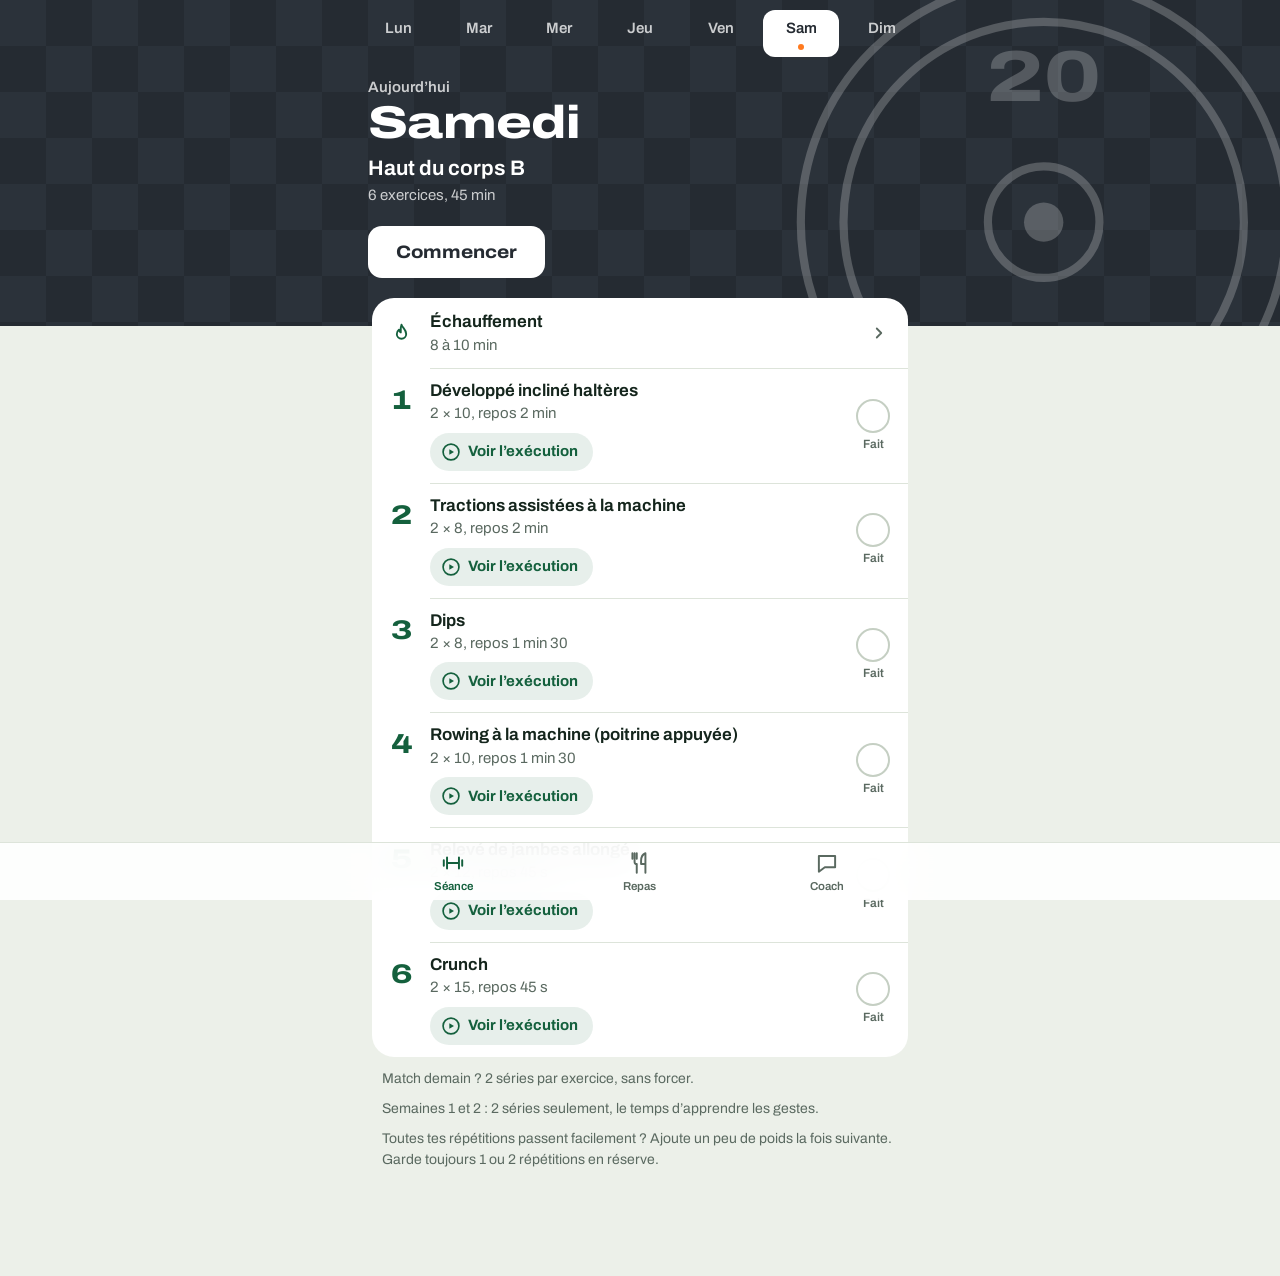
==== commit 6970cf9b: "Image de salle les jours de muscu, bouton « Voir l'exécution », plus de lien vidéo Co-Authored-By: C" ====
--- a/public/index.html
+++ b/public/index.html
@@ -44,20 +44,23 @@
 /* le bandeau : un bout de terrain (bandes de tonte, ligne médiane, rond central) */
 .band{position:relative;overflow:hidden;color:var(--chalk);background:repeating-linear-gradient(90deg,var(--pitch) 0 46px,var(--pitch2) 46px 92px);padding:calc(var(--safe-t) + 10px) 12px 48px}
 .band .lines{position:absolute;inset:0;width:100%;height:100%;fill:none;stroke:var(--chalk3);stroke-width:2.5;pointer-events:none}
+.band.salle{--th-ink:#252B32;background:repeating-conic-gradient(#252B32 0 25%,#2B323A 0 50%) 0 0/92px 92px}
+.plate-t{fill:var(--chalk3);stroke:none;font:800 22px var(--f);font-stretch:125%;text-anchor:middle}.plate-t.sm{font-size:15px}
 .band .lines .spot{fill:var(--chalk3);stroke:none}
 .band-in{position:relative;max-width:560px;margin:0 auto;padding:20px 8px 0}
 .when{font-size:15px;font-weight:600;color:var(--chalk2)}
 .band h1{font-size:46px;line-height:1;margin:2px 0 10px}
 .what{font-size:21px;font-weight:650;line-height:1.2}
 .meta{font-size:15px;color:var(--chalk2);margin-top:4px}
-.cta{margin-top:20px;height:52px;padding:0 28px;border-radius:14px;background:var(--chalk);color:#14603D;font-size:18px;font-weight:750;font-stretch:112%}
+.band{--th-ink:#14603D}
+.cta{margin-top:20px;height:52px;padding:0 28px;border-radius:14px;background:var(--chalk);color:var(--th-ink);font-size:18px;font-weight:750;font-stretch:112%}
 .fini{display:inline-flex;align-items:center;gap:8px;margin-top:18px;padding:11px 16px 11px 12px;border-radius:14px;background:rgba(255,255,255,.15);font-size:16px;font-weight:650;color:var(--chalk)}
 .fini svg{width:22px;height:22px;flex:none;fill:none;stroke:var(--chalk);stroke-width:3;stroke-linecap:round;stroke-linejoin:round}
 
 /* les jours de la semaine */
 .days{position:relative;max-width:560px;margin:0 auto;display:grid;grid-template-columns:repeat(7,minmax(0,1fr));gap:4px}
 .dy{display:flex;flex-direction:column;align-items:center;gap:3px;padding:8px 0 6px;border-radius:12px;color:var(--chalk2);font-size:15px;font-weight:600}
-.dy.sel{background:var(--chalk);color:#14603D}
+.dy.sel{background:var(--chalk);color:var(--th-ink)}
 .dy i{height:9px;display:grid;place-items:center}
 .dy i.t::before{content:'';width:6px;height:6px;border-radius:50%;background:var(--ball)}
 .dy i svg{width:13px;height:13px;fill:none;stroke:currentColor;stroke-width:3.4;stroke-linecap:round;stroke-linejoin:round}
@@ -69,7 +72,14 @@
 .lineup.text{padding:18px 20px;font-size:17px;line-height:1.5}
 .lh{font-size:15px;font-weight:650;color:var(--muted);padding:16px 20px 4px}
 .xs{list-style:none;padding:0;margin:0}
-.x{position:relative;display:grid;grid-template-columns:minmax(0,1fr) 62px;align-items:center}
+.x{position:relative;display:grid;grid-template-columns:58px minmax(0,1fr) 66px;grid-template-areas:'num tx tick' '. voir tick';align-items:center;padding:12px 0}
+.x>.num{grid-area:num;align-self:start;padding-top:2px}
+.x>.tx{grid-area:tx;text-align:left}
+.x>.tick{grid-area:tick;height:auto;flex-direction:column;gap:3px;display:flex;align-items:center}
+.tick small{font-size:12px;font-weight:600;color:var(--muted)}
+.voir{grid-area:voir;justify-self:start;display:inline-flex;align-items:center;gap:7px;margin-top:9px;height:38px;padding:0 15px 0 11px;border-radius:19px;background:rgba(20,96,61,.1);color:var(--ok);font-size:15px;font-weight:700}
+.voir svg{width:20px;height:20px;fill:none;stroke:currentColor;stroke-width:2}.voir svg .fill{fill:currentColor;stroke:none}
+.x.on .num svg{width:26px;height:26px;fill:none;stroke:var(--ok);stroke-width:3.2;stroke-linecap:round;stroke-linejoin:round}
 .x::before{content:'';position:absolute;top:0;left:58px;right:0;border-top:1px solid var(--line)}
 .lineup>.xs:first-child>.x:first-child::before,.lh+.xs>.x:first-child::before{display:none}
 .row{display:grid;grid-template-columns:58px minmax(0,1fr) auto;align-items:center;width:100%;min-height:70px;padding:11px 12px 11px 0;text-align:left}
@@ -132,6 +142,8 @@
 
 /* le tableau de l'entraîneur : dessin à la craie sur le terrain */
 .board{position:relative;border-radius:22px;padding:12px 10px 8px;background:repeating-linear-gradient(90deg,var(--pitch) 0 40px,var(--pitch2) 40px 80px)}
+#sheet[data-th=salle] .board{background:repeating-conic-gradient(#252B32 0 25%,#2B323A 0 50%) 0 0/80px 80px}
+#sheet[data-th=salle]{--halo:#252B32}
 .board::after{content:'';position:absolute;inset:8px;border:2px solid var(--chalk3);border-radius:15px;pointer-events:none}
 .board svg{position:relative;z-index:1;width:100%;height:auto;max-height:36vh}
 .board.two{display:grid;grid-template-columns:1fr 1fr;gap:4px;padding:12px 12px 14px}
@@ -145,7 +157,7 @@
 .s-a{stroke:var(--ball);fill:none;stroke-linecap:round;stroke-linejoin:round}
 .s-ok{stroke:#86F0AE;fill:none;stroke-linecap:round}
 .s-bad{stroke:#FF9384;fill:none;stroke-linecap:round}
-.s-halo{stroke:var(--pitch);fill:none;stroke-linecap:round;stroke-linejoin:round}
+.s-halo{stroke:var(--halo,var(--pitch));fill:none;stroke-linecap:round;stroke-linejoin:round}
 .s-q{stroke:var(--chalk2);fill:none}
 .f-k{fill:var(--chalk)}.f-a{fill:var(--ball)}.f-eq{fill:rgba(255,255,255,.1)}.f-halo{fill:var(--pitch)}.f-none{fill:none}
 .board .f-eq.s-k{fill:var(--chalk)}
@@ -527,7 +539,10 @@
   }).join('')}</nav>`;
 }
 const LINES = '<svg class="lines" viewBox="0 0 390 300" preserveAspectRatio="xMaxYMid slice" aria-hidden="true"><path d="M318 -10V310"/><circle cx="318" cy="168" r="74"/><circle cx="318" cy="168" r="4.5" class="spot"/></svg>';
-const band = (inner, days = true) => `<header class="band">${LINES}${days ? dayStrip() : ''}<div class="band-in">${inner}</div></header>`;
+const PLATE = '<svg class="lines" viewBox="0 0 390 300" preserveAspectRatio="xMaxYMid slice" aria-hidden="true"><circle cx="318" cy="168" r="74"/><circle cx="318" cy="168" r="61"/><circle cx="318" cy="168" r="17"/><circle cx="318" cy="168" r="6" class="spot"/><text x="318" y="131" class="plate-t">20</text><text x="318" y="222" class="plate-t sm">kg</text></svg>';
+const TERRAIN = ['mercredi', 'vendredi', 'dimanche'];
+const themeOf = k => TERRAIN.includes(k) ? 'terrain' : 'salle';
+const band = (inner, days = true, th = 'terrain') => `<header class="band ${th}">${th === 'salle' ? PLATE : LINES}${days ? dayStrip() : ''}<div class="band-in">${inner}</div></header>`;
 
 /* ---------------- les fiches du jour (ce qu'on fait défiler) ---------------- */
 function deckFor(k, which) {
@@ -554,8 +569,11 @@
   h += '<ol class="xs">' + deck.map((c, i) => {
     const on = checked(d, c.id);
     const sub = c.type === 'ex' ? (c.sl.kind === 'recup' ? '20 min, sans forcer' : prescLine(c.sl, c.slug, c.pr)) : c.type === 'list' ? esc(c.sub) : 'Avant, échauffement, après';
-    return `<li class="x${on ? ' on' : ''}"><button type="button" class="row" data-deck="${which}" data-i="${i}"><span class="num${c.type === 'match' ? ' ic' : ''}">${c.type === 'match' ? I.whistle : i + 1}</span><span class="tx"><b>${esc(cardName(c))}</b><small>${sub}</small></span></button>`
-      + `<button type="button" class="tick" data-ck="${c.id}" aria-pressed="${on}" aria-label="${esc(cardName(c))} : fait">${I.check}</button></li>`;
+    const voir = c.type === 'ex' ? 'Voir l’exécution' : c.type === 'list' ? 'Voir les étirements' : 'Voir le déroulé';
+    return `<li class="x${on ? ' on' : ''}"><span class="num${c.type === 'match' ? ' ic' : ''}">${on ? I.check : c.type === 'match' ? I.whistle : i + 1}</span>`
+      + `<button type="button" class="tx" data-deck="${which}" data-i="${i}"><b>${esc(cardName(c))}</b><small>${sub}</small></button>`
+      + `<button type="button" class="tick" data-ck="${c.id}" aria-pressed="${on}" aria-label="${esc(cardName(c))} : fait">${I.check}<small>Fait</small></button>`
+      + `<button type="button" class="voir" data-deck="${which}" data-i="${i}">${I.play}<span>${voir}</span></button></li>`;
   }).join('') + '</ol>';
   return h + '</section>';
 }
@@ -586,7 +604,7 @@
     body = lineupHtml(k, deckFor(k, 'match'), 'match', null, 'J’ai match') + lineupHtml(k, deckFor(k, 'tech'), 'tech', day.tech.warm, 'Pas de match : séance technique');
     foot.push('Matériel pour la technique : ' + day.tech.place.charAt(0).toLowerCase() + day.tech.place.slice(1) + '.');
   }
-  view.innerHTML = band(`${today ? '<p class="when">Aujourd’hui</p>' : ''}<h1 class="xd">${nomJour(k)}</h1><p class="what">${esc(what)}</p>${meta ? `<p class="meta">${esc(meta)}</p>` : ''}${cta}`)
+  view.innerHTML = band(`${today ? '<p class="when">Aujourd’hui</p>' : ''}<h1 class="xd">${nomJour(k)}</h1><p class="what">${esc(what)}</p>${meta ? `<p class="meta">${esc(meta)}</p>` : ''}${cta}`, true, themeOf(k))
     + `<div class="page">${body}${foot.map(f => `<p class="foot">${esc(f)}</p>`).join('')}</div>`;
 }
 
@@ -616,7 +634,6 @@
     h += `<div class="wt"><label for="w-${sl.id}">${e.neg ? 'Contrepoids' : 'Poids'}</label><input id="w-${sl.id}" type="text" inputmode="decimal" autocomplete="off" enterkeyhint="done" data-w="${c.slug}" value="${cur != null ? frn(cur) : ''}" placeholder="–"><span>kg</span>${hint ? `<small>${hint}</small>` : ''}</div>`;
   }
   h += '<div class="links">';
-  if (e.eq !== 'velo') h += `<a class="lnk" href="${ytUrl(sl, e)}" target="_blank" rel="noopener">${I.play}<span>Voir en vidéo</span></a>`;
   opts.forEach((o, j) => { if (o !== c.slug) h += `<button type="button" class="lnk" data-alt="${sl.id}" data-j="${j}">${I.swap}<span>${o === sl.ex ? 'Revenir à' : 'Pas dispo ? Fais plutôt'} : ${esc(EXD[o].name)}</span></button>`; });
   return h + '</div></article>';
 }
@@ -657,6 +674,7 @@
 function goCard(i) { const tr = document.getElementById('track'); if (tr) tr.scrollTo({ left: i * tr.clientWidth, behavior: smooth() ? 'smooth' : 'auto' }); }
 function openSheet(which, i) {
   SH = { k: selDay, which, i };
+  sheetEl().dataset.th = themeOf(selDay);
   document.body.classList.add('sheet-on');
   sheetEl().setAttribute('aria-hidden', 'false');
   sheetEl().classList.add('on');
@@ -681,7 +699,7 @@
 }
 function renderRepas() {
   const dn = nomJour(selDay), r = mealsFor(dn);
-  view.innerHTML = band(`${selDay === todayKey() ? '<p class="when">Aujourd’hui</p>' : ''}<h1 class="xd">${dn}</h1><p class="what">Repas</p><p class="meta">Environ ${fr0(r.md.target)}&nbsp;kcal</p>`)
+  view.innerHTML = band(`${selDay === todayKey() ? '<p class="when">Aujourd’hui</p>' : ''}<h1 class="xd">${dn}</h1><p class="what">Repas</p><p class="meta">Environ ${fr0(r.md.target)}&nbsp;kcal</p>`, true, themeOf(selDay))
     + `<div class="page"><section class="lineup meals">${r.meals.map(m => `<div class="meal"><h2>${esc(m.name)}</h2>${m.title ? `<p class="dish">${esc(m.title)}</p>` : ''}<ul>${Object.keys(m.items).map(f => `<li>${qtyLabel(f, m.items[f])}</li>`).join('')}</ul></div>`).join('')}</section>
     ${dn === 'Samedi' || dn === 'Dimanche' ? '<p class="foot">Match le lendemain : ajoute 40&nbsp;g de pâtes au dîner. Jour de match : repas 3&nbsp;h avant.</p>' : ''}
     <p class="foot">Poulet, pâtes et riz pesés crus. Une seule whey par jour.</p>
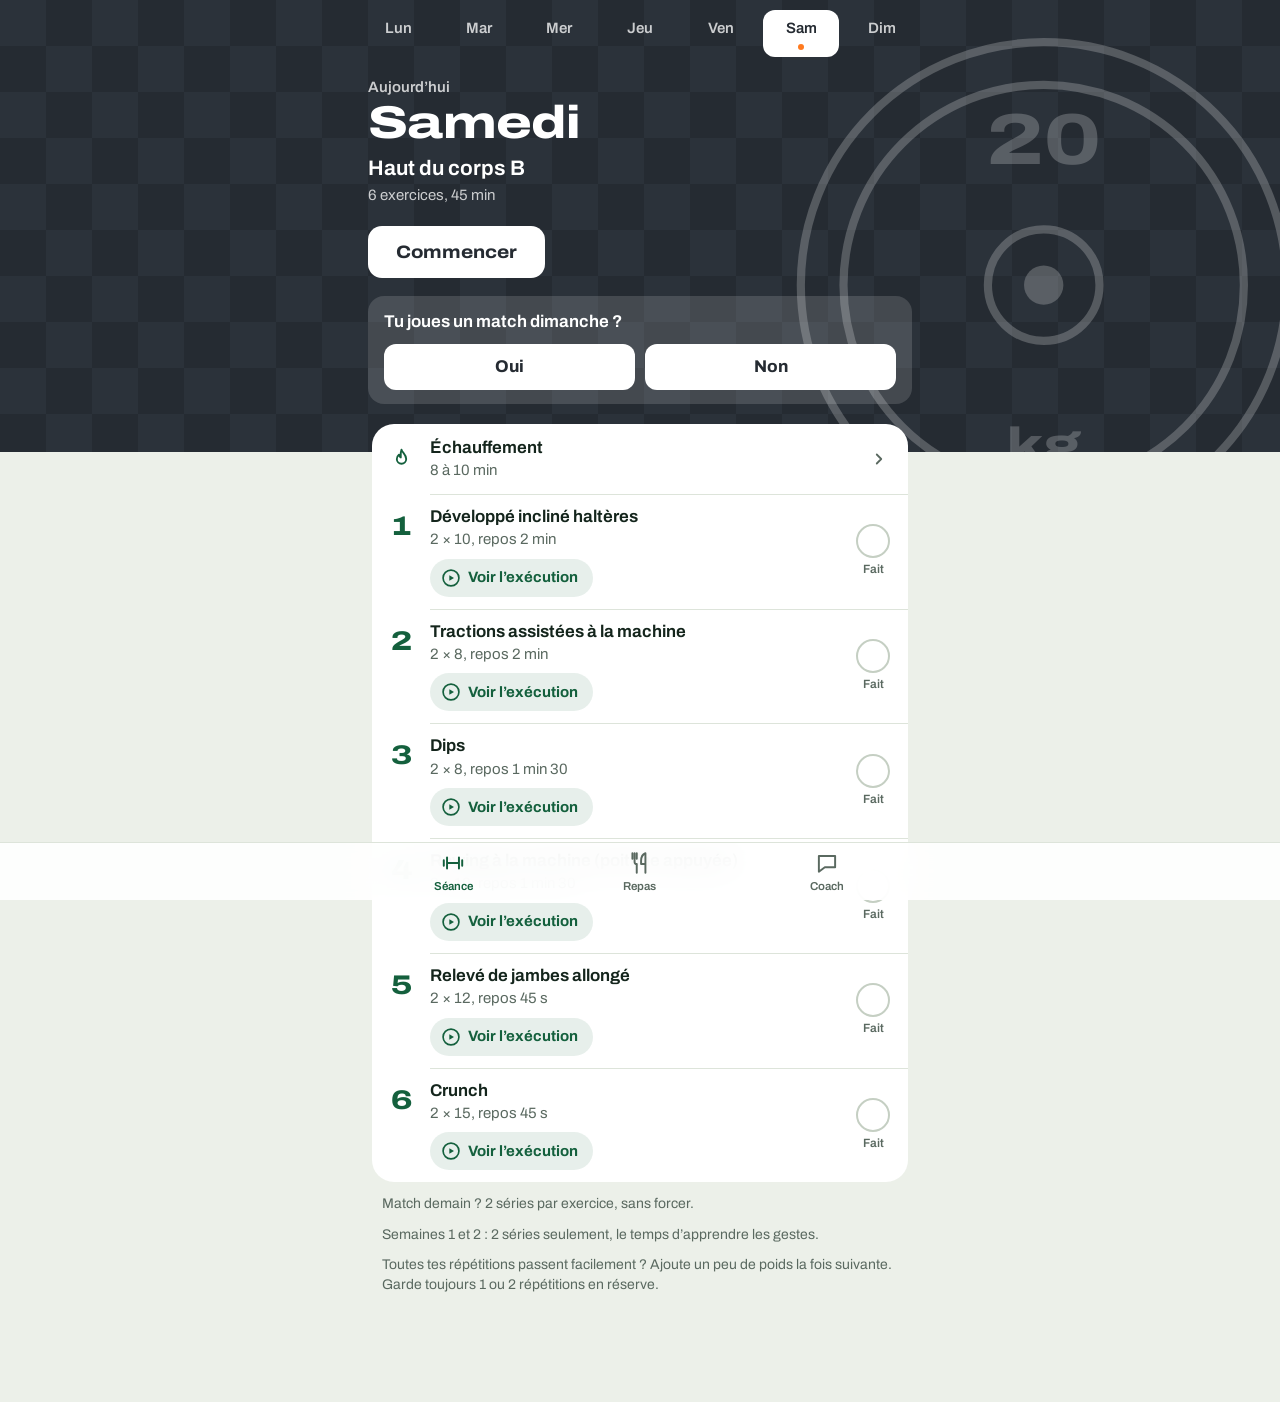
==== commit 154a981d: "Vendredi : « Tu joues un match dimanche ? », dimanche n'affiche que le bon programme Co-Authored-By:" ====
--- a/public/index.html
+++ b/public/index.html
@@ -232,6 +232,10 @@
 .nav svg{width:26px;height:26px;fill:none;stroke:currentColor;stroke-width:1.8;stroke-linecap:round;stroke-linejoin:round}
 .nav [aria-current=page]{color:var(--num)}
 @media (prefers-reduced-motion:reduce){*{animation:none!important;transition:none!important;scroll-behavior:auto!important}}
+.ask{margin-top:18px;padding:14px 16px;border-radius:16px;background:rgba(255,255,255,.14)}
+.ask p{font-size:17px;font-weight:650}
+.ask div{display:flex;gap:10px;margin-top:10px}
+.ask button{flex:1;text-align:center;height:46px;border-radius:12px;background:var(--chalk);color:var(--th-ink);font-size:17px;font-weight:750}
 
 </style>
 </head>
@@ -598,13 +602,20 @@
       : `<button type="button" class="cta" data-ck="f1">C’est fait</button>`;
     body = `<section class="lineup text"><p>${esc(day.text)}</p></section>`;
   } else if (day.kind === 'sunday') {
-    what = 'Match ou technique';
-    meta = 'Choisis selon ton dimanche';
+    const m = S.match[weekKey()];
+    what = m === true ? 'Match' : m === false ? 'Entraînement technique' : 'Match ou technique';
+    meta = m === undefined ? 'Dis-moi vendredi si tu joues' : m ? 'Avant, échauffement, après' : day.tech.dur;
     if (done) cta = `<p class="fini">${I.check}<span>${checked(d, 'm1') ? 'Match joué' : 'Technique faite'}. Bien joué&nbsp;!</span></p>`;
-    body = lineupHtml(k, deckFor(k, 'match'), 'match', null, 'J’ai match') + lineupHtml(k, deckFor(k, 'tech'), 'tech', day.tech.warm, 'Pas de match : séance technique');
+    body = m === true ? lineupHtml(k, deckFor(k, 'match'), 'match')
+      : m === false ? lineupHtml(k, deckFor(k, 'tech'), 'tech', day.tech.warm)
+      : lineupHtml(k, deckFor(k, 'match'), 'match', null, 'Si tu joues') + lineupHtml(k, deckFor(k, 'tech'), 'tech', day.tech.warm, 'Sinon : entraînement technique');
+    body += `<button type="button" class="lnk center" data-match="${m === undefined ? '1' : m ? '0' : '1'}"><span>${m === undefined ? 'Je joue dimanche' : m ? 'Finalement je ne joue pas' : 'Finalement je joue'}</span></button>`;
     foot.push('Matériel pour la technique : ' + day.tech.place.charAt(0).toLowerCase() + day.tech.place.slice(1) + '.');
   }
-  view.innerHTML = band(`${today ? '<p class="when">Aujourd’hui</p>' : ''}<h1 class="xd">${nomJour(k)}</h1><p class="what">${esc(what)}</p>${meta ? `<p class="meta">${esc(meta)}</p>` : ''}${cta}`, true, themeOf(k))
+  const wk = weekKey(), ans = S.match[wk];
+  const ask = ['vendredi', 'samedi', 'dimanche'].includes(k) && ['vendredi', 'samedi', 'dimanche'].includes(todayKey()) && ans === undefined
+    ? `<div class="ask"><p>Tu joues un match dimanche ?</p><div><button type="button" data-match="1">Oui</button><button type="button" data-match="0">Non</button></div></div>` : '';
+  view.innerHTML = band(`${today ? '<p class="when">Aujourd’hui</p>' : ''}<h1 class="xd">${nomJour(k)}</h1><p class="what">${esc(what)}</p>${meta ? `<p class="meta">${esc(meta)}</p>` : ''}${cta}${ask}`, true, themeOf(k))
     + `<div class="page">${body}${foot.map(f => `<p class="foot">${esc(f)}</p>`).join('')}</div>`;
 }
 
@@ -881,6 +892,7 @@
     openSheet(d.start, Math.max(0, i)); return;
   }
   if (d.deck) { openSheet(d.deck, +d.i); return; }
+  if (d.match) { S.match[weekKey()] = d.match === '1'; save(); rerender(); return; }
   if (d.warm) { warmOpen = !warmOpen; rerender(); return; }
   if (d.shopopen) { shopOpen = !shopOpen; rerender(); return; }
   if (d.shop) { S.shop.checked[d.shop] = !S.shop.checked[d.shop]; save(); rerender(); return; }
